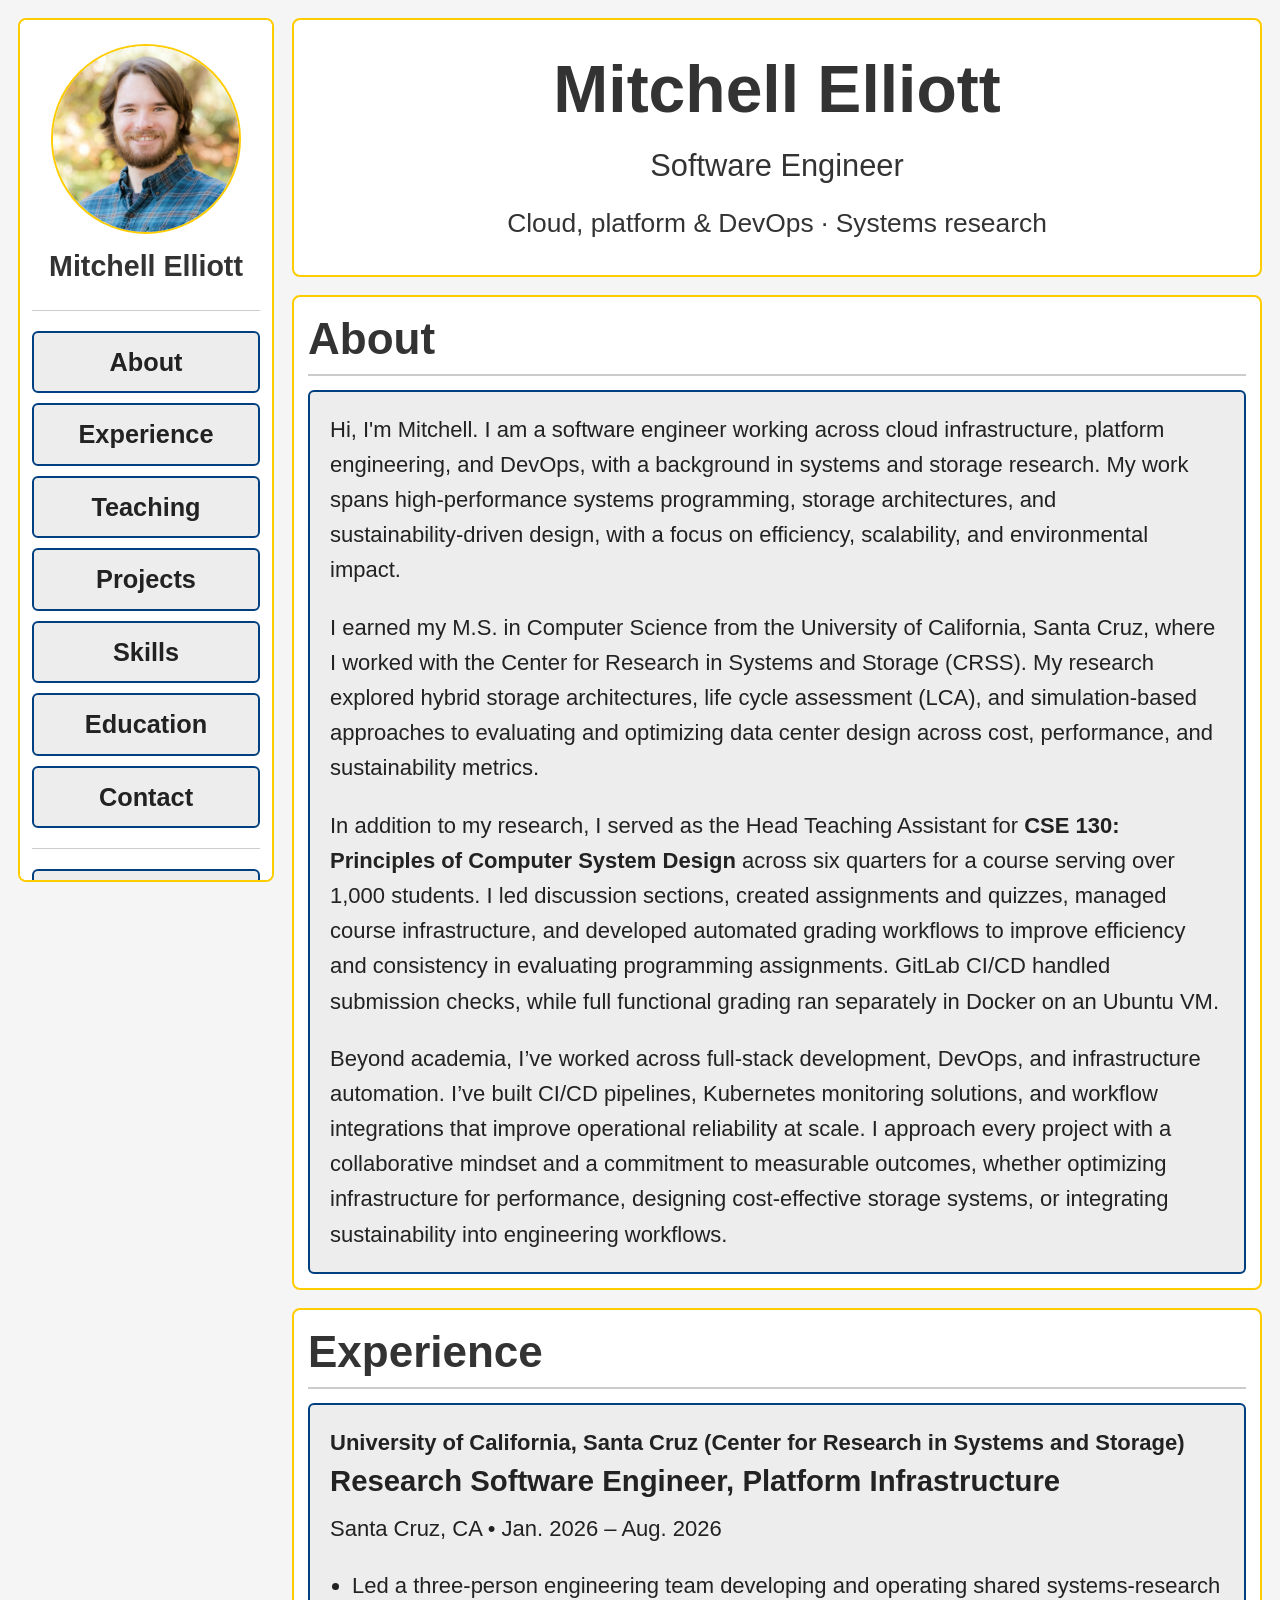
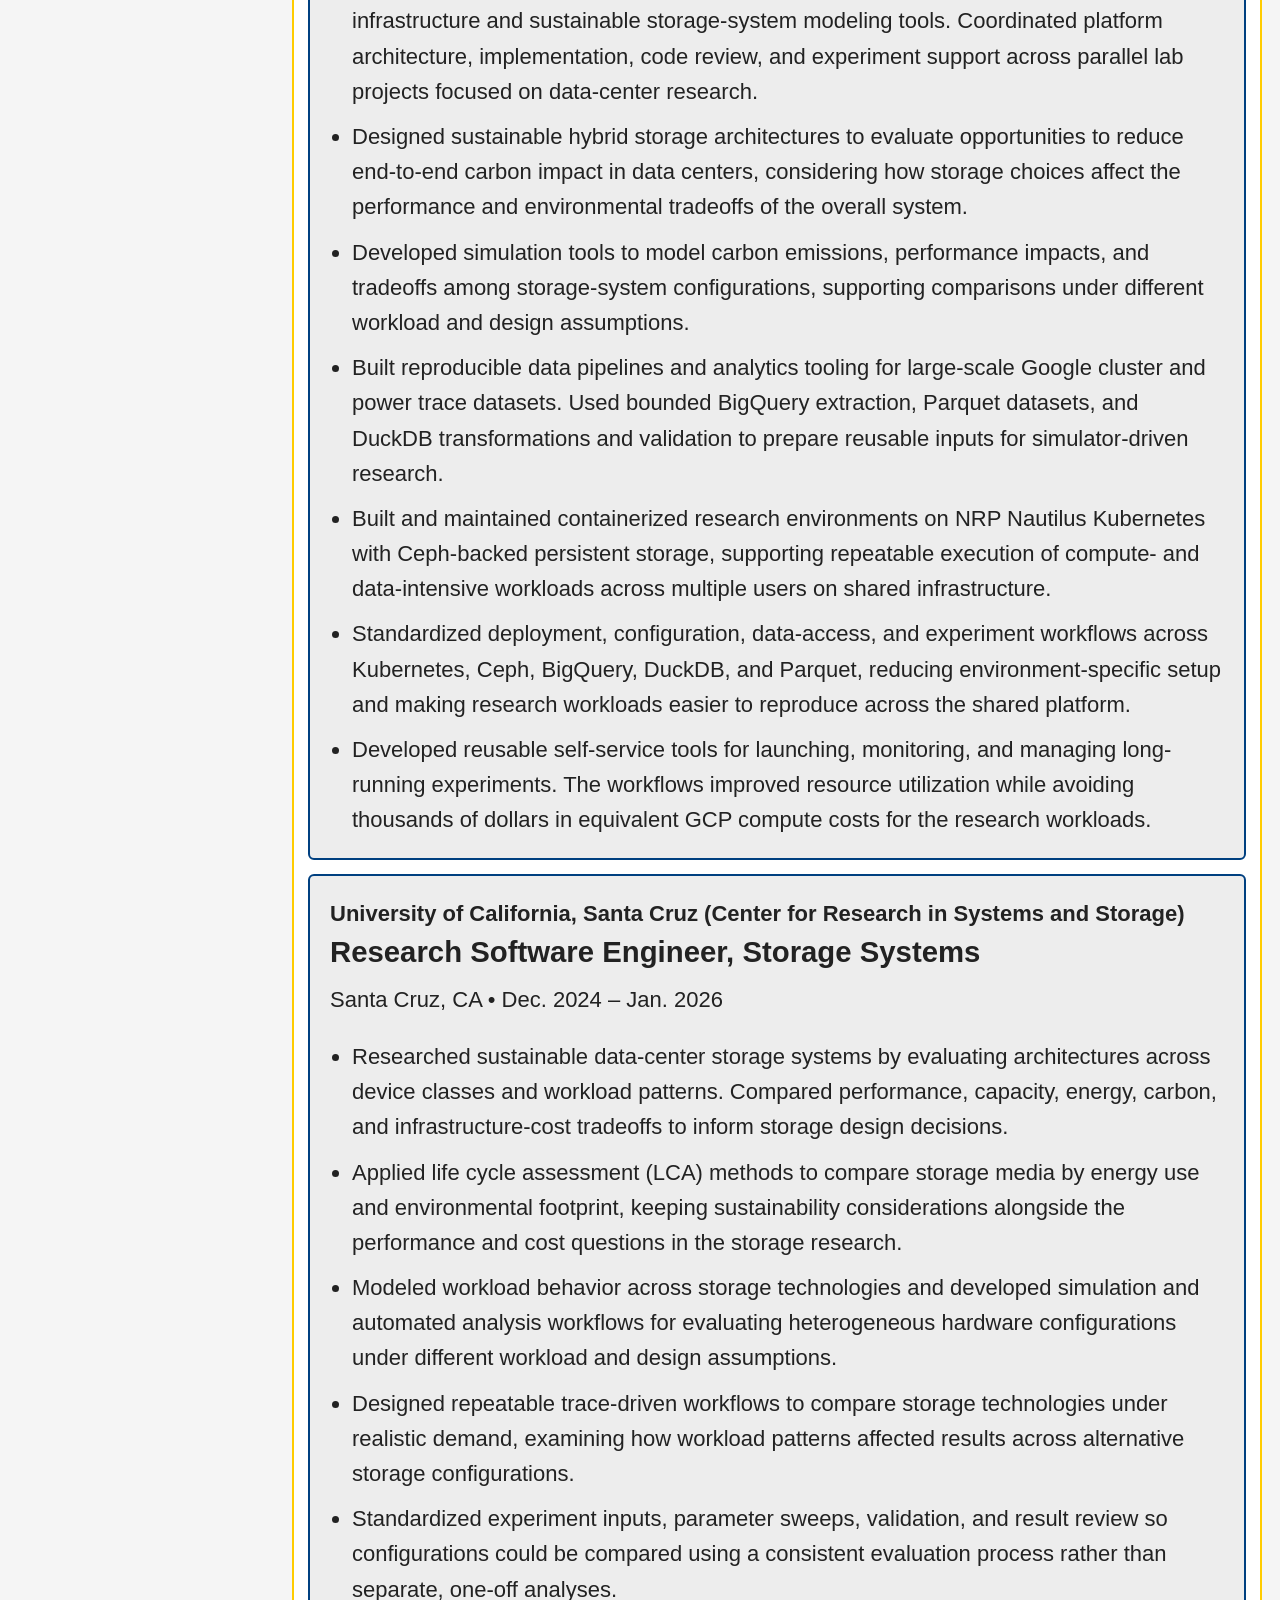
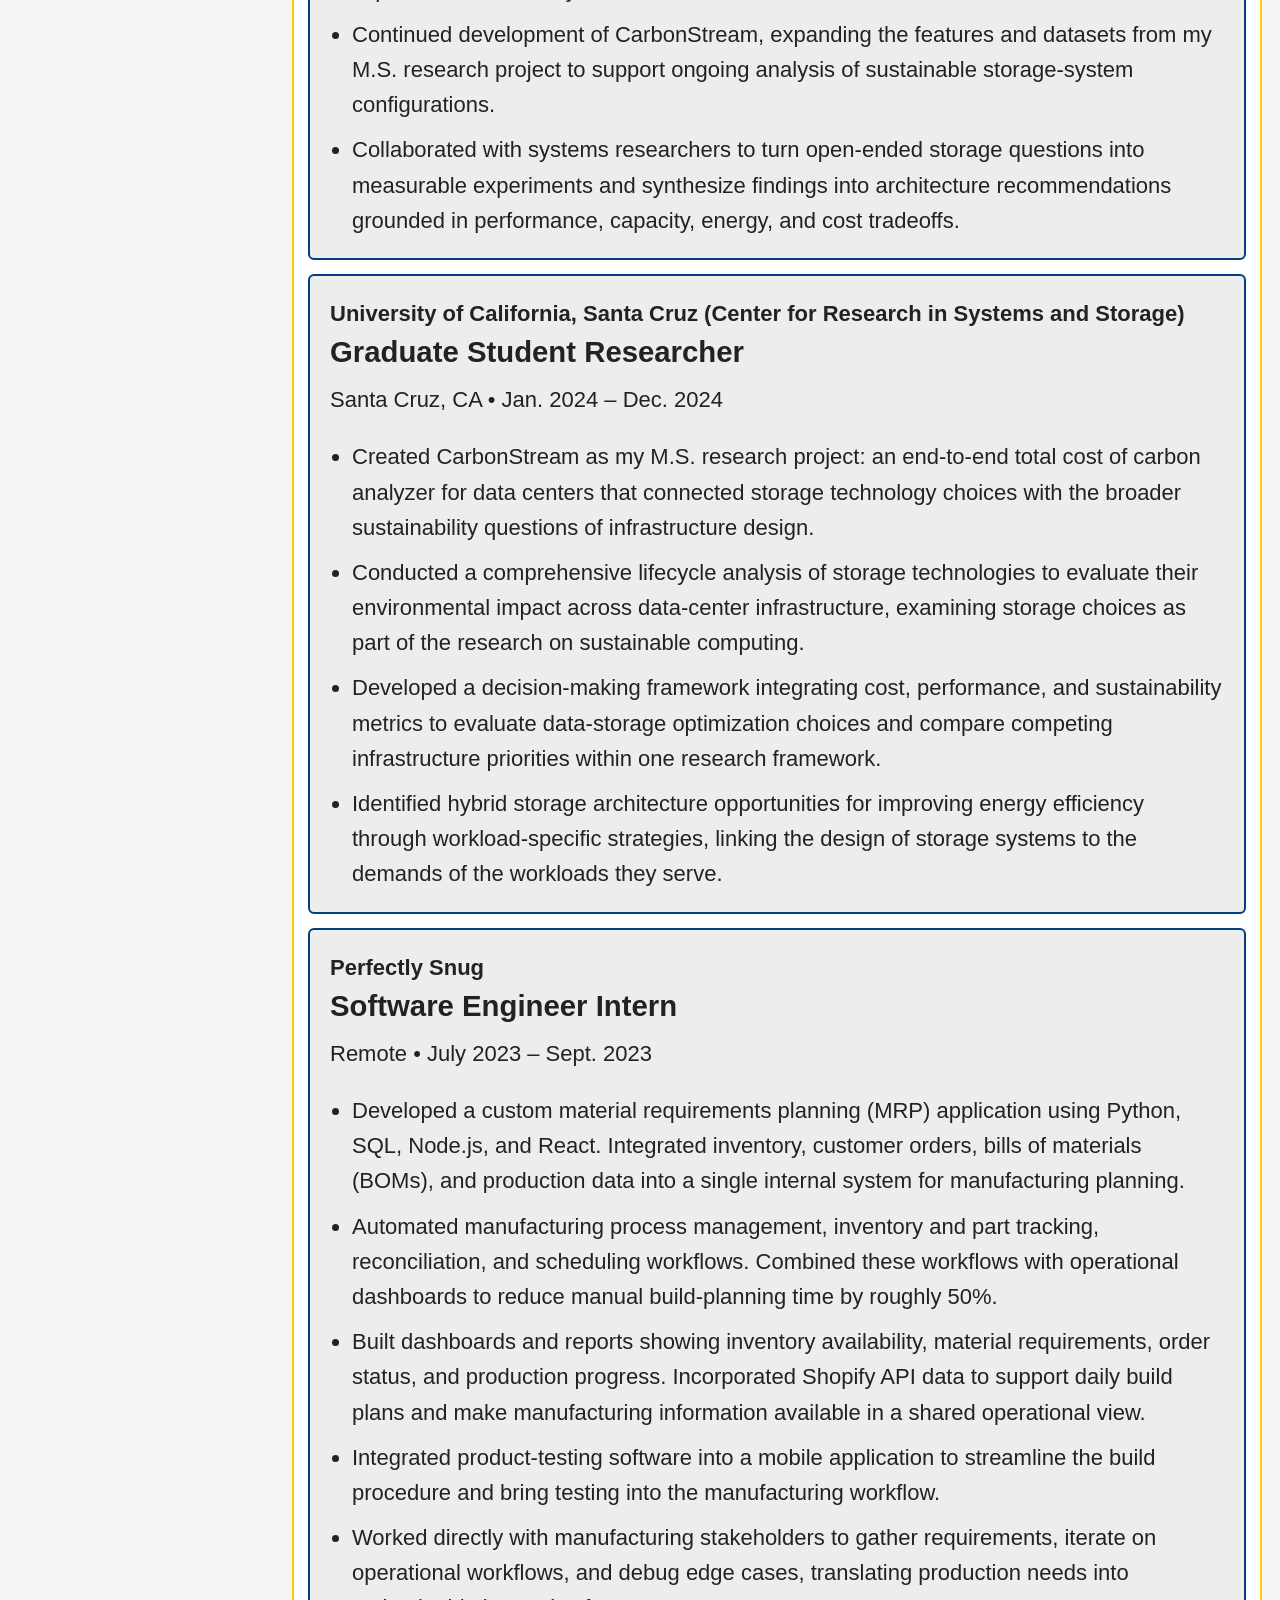
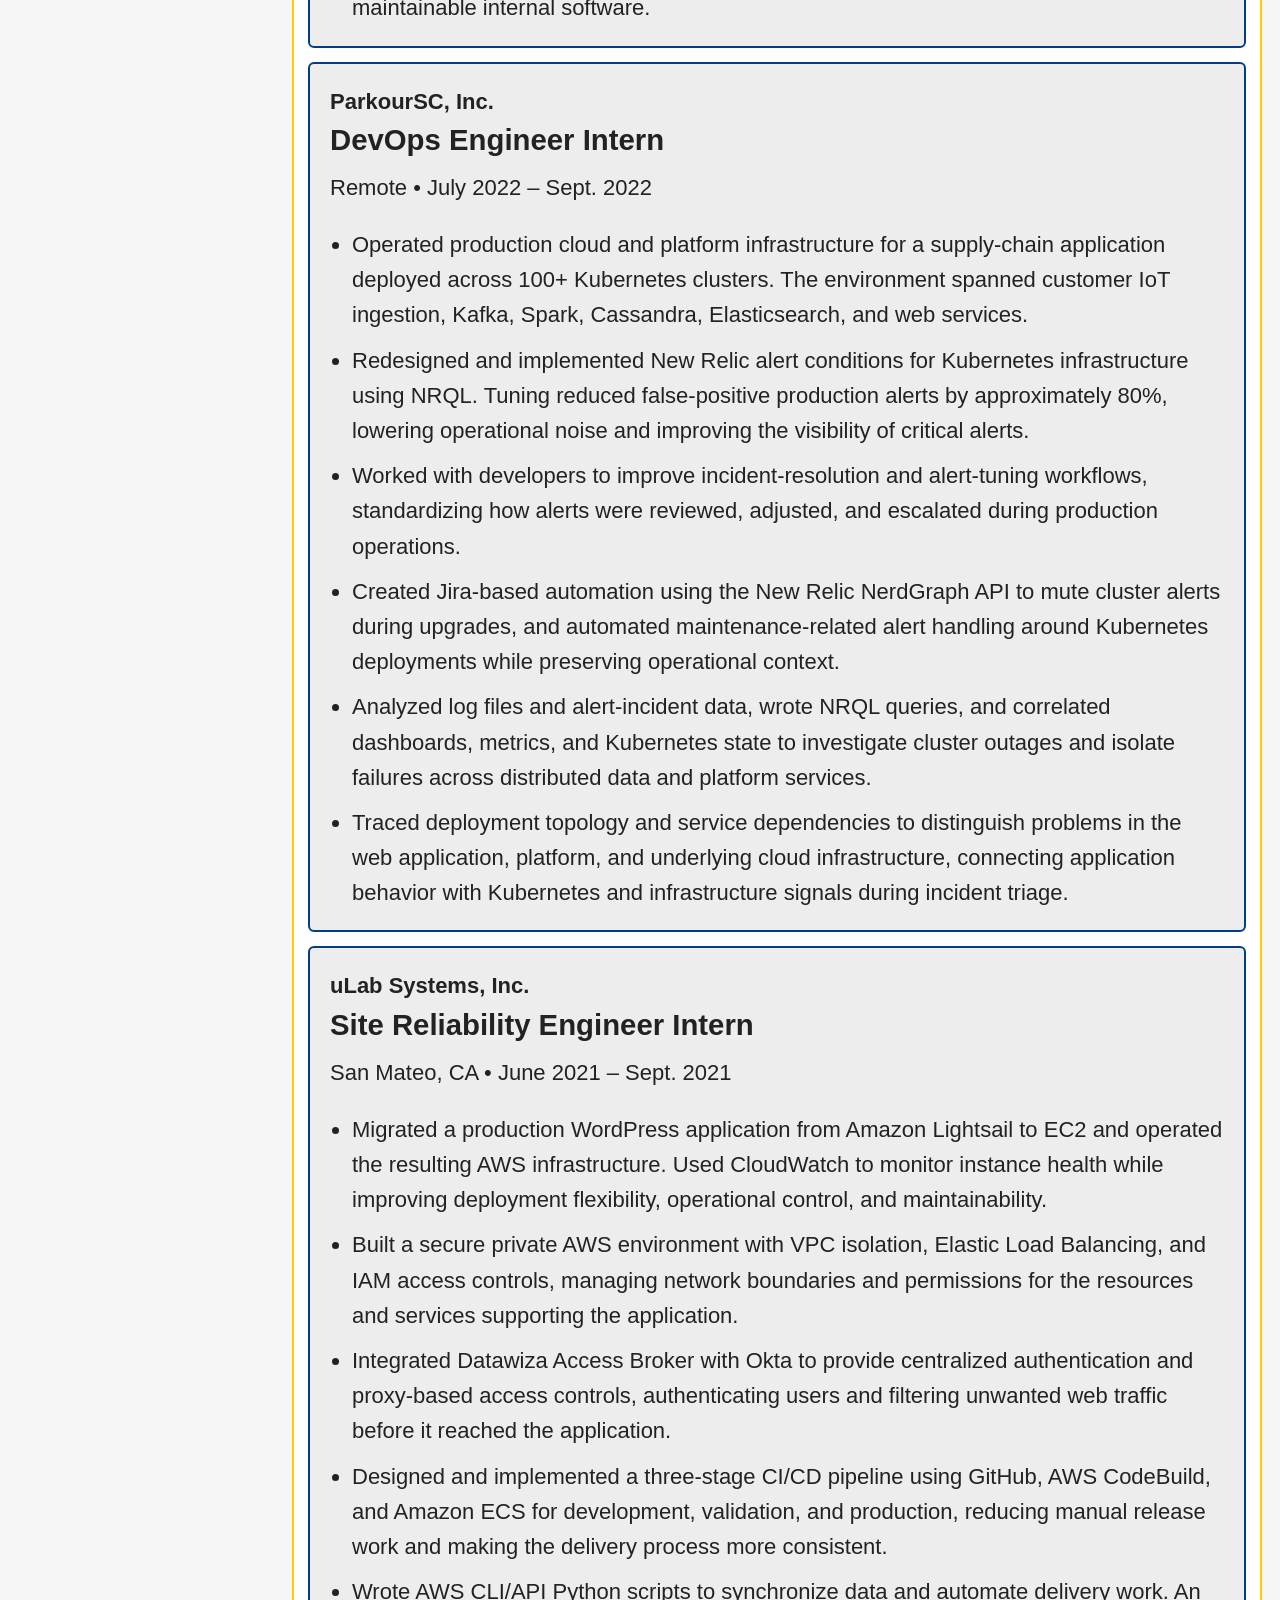
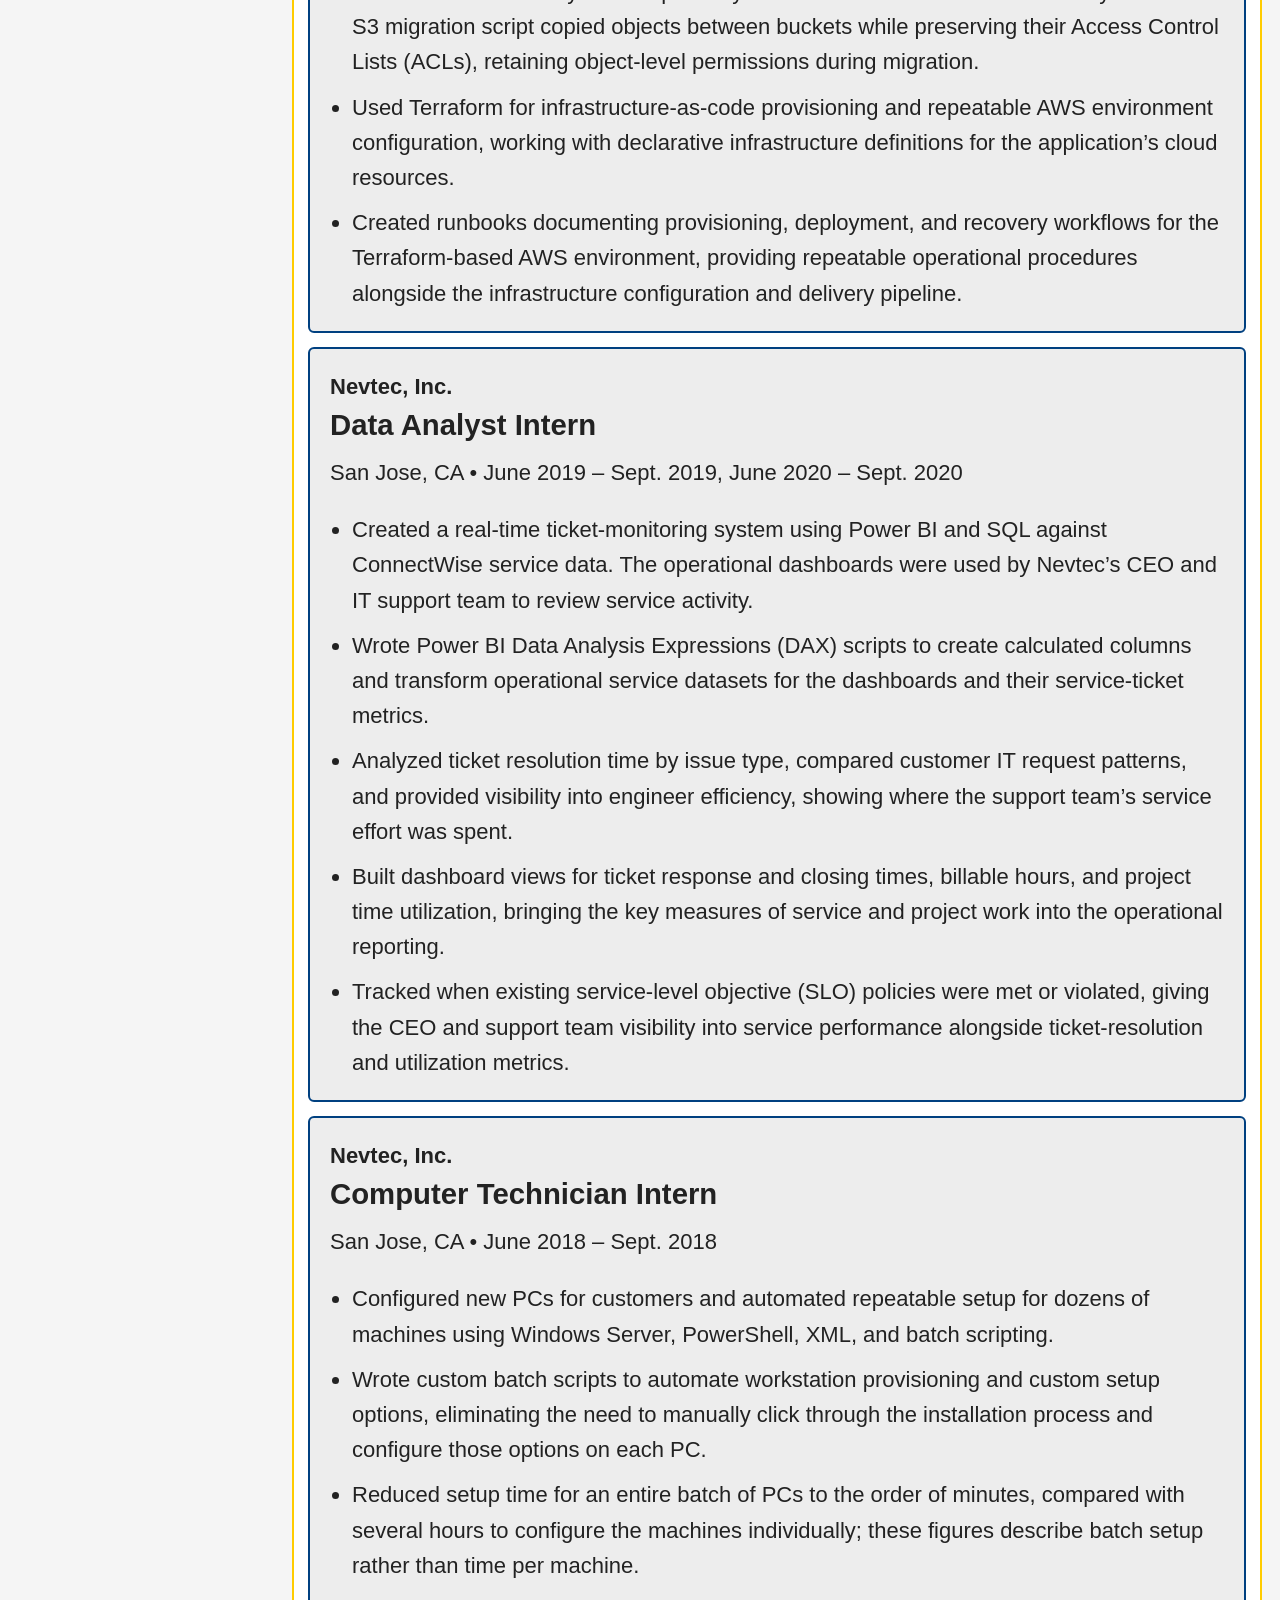
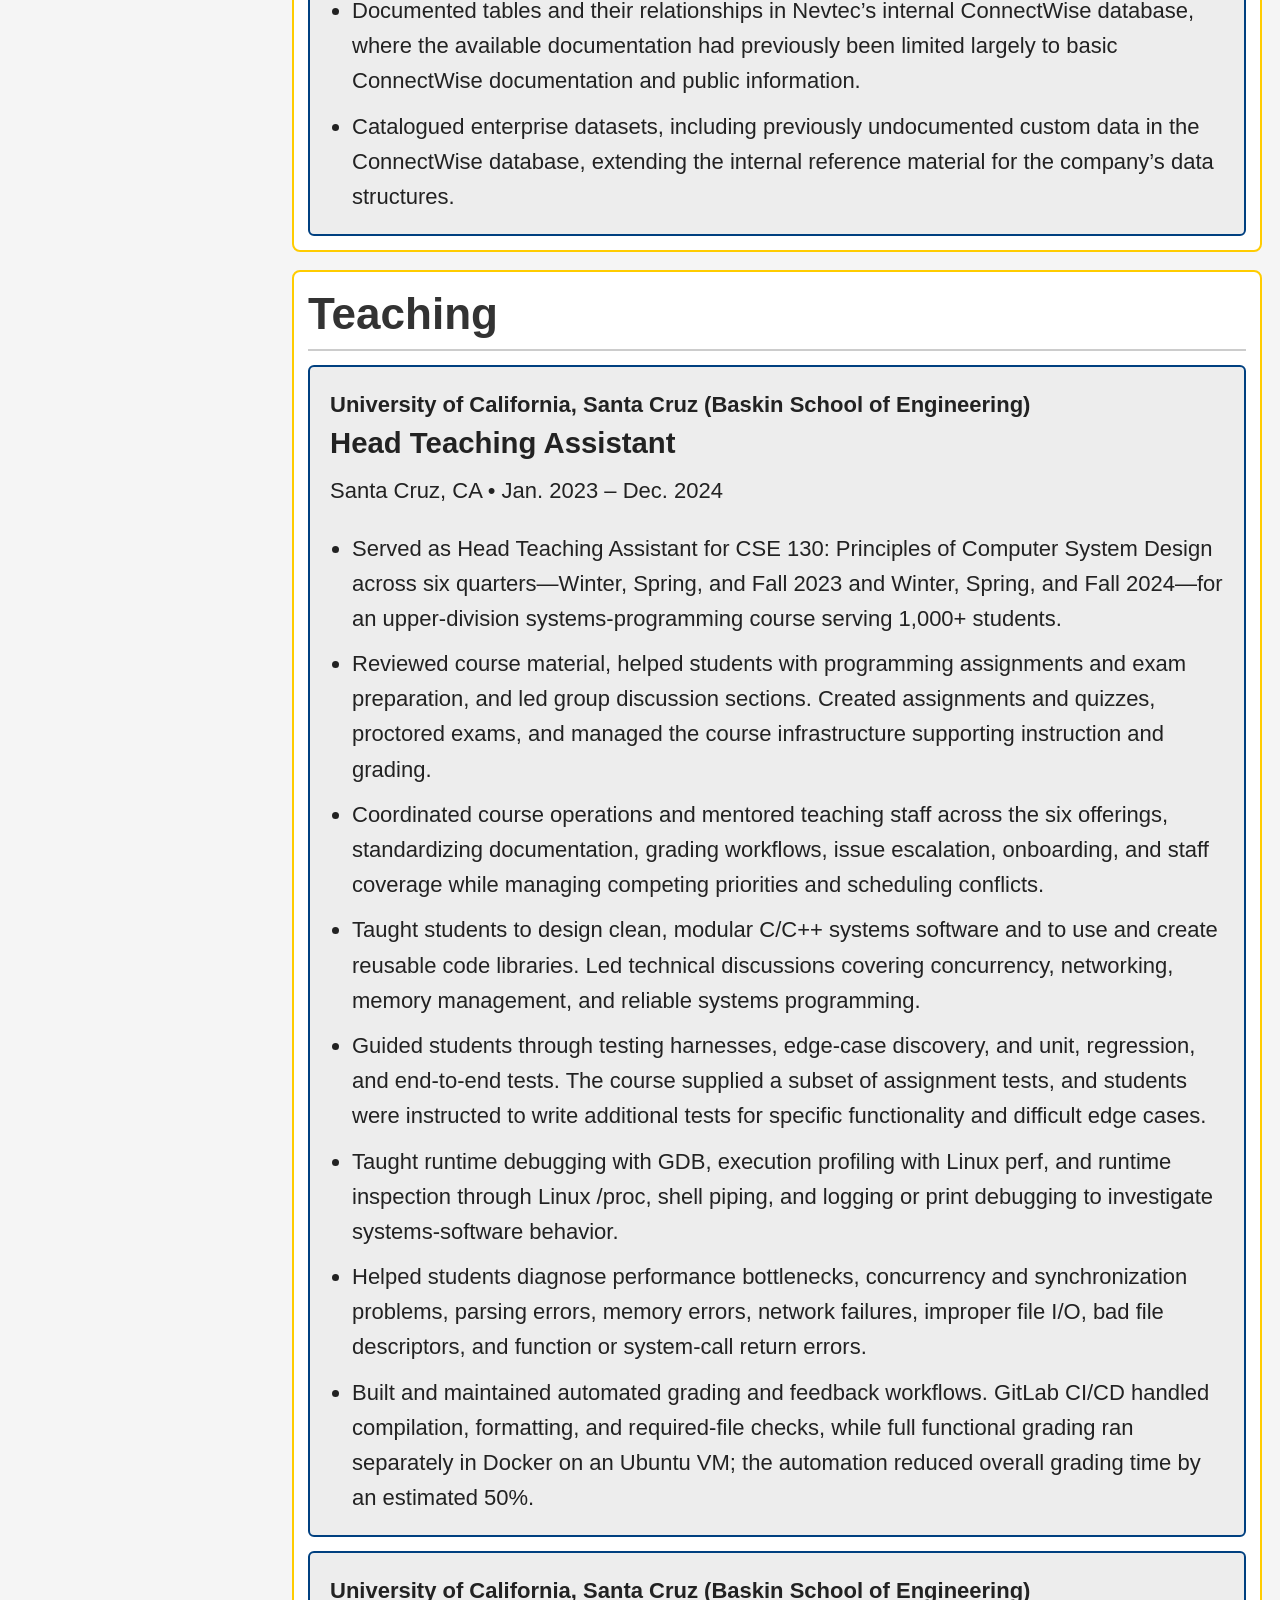
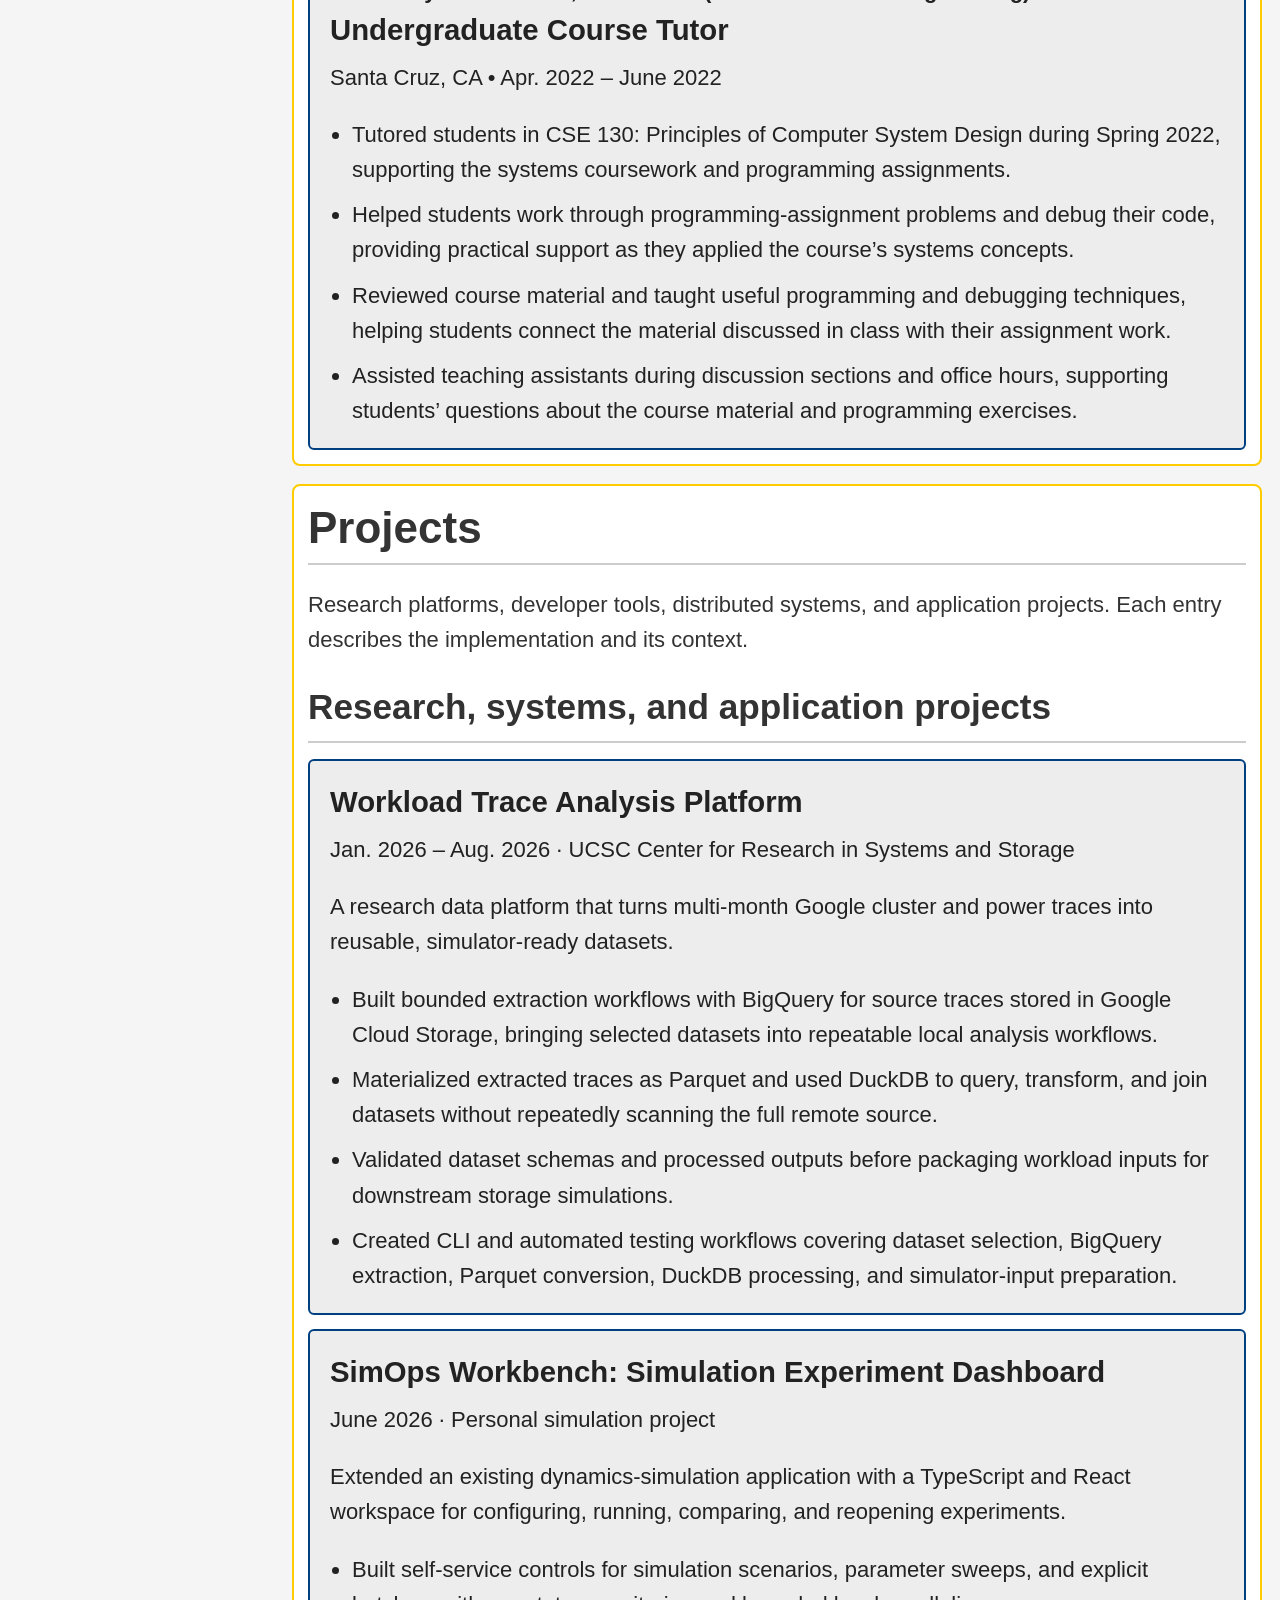
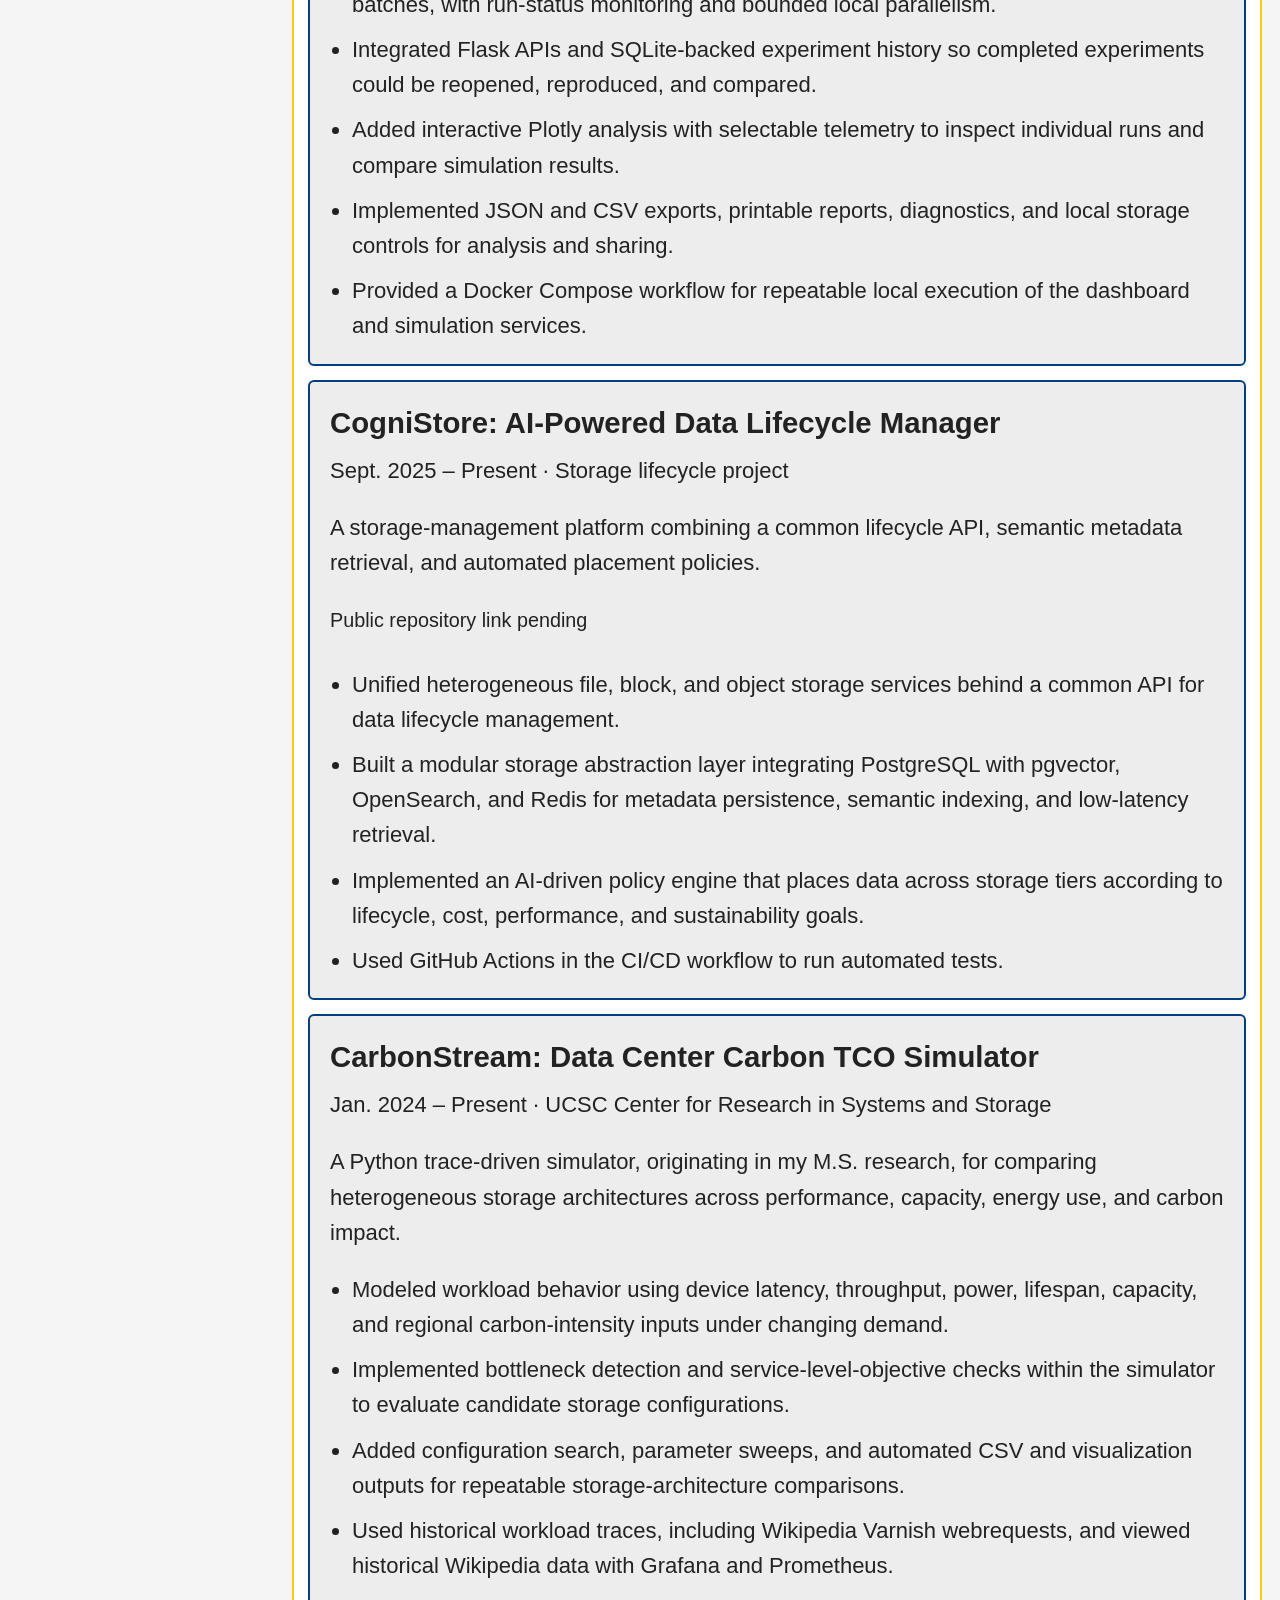
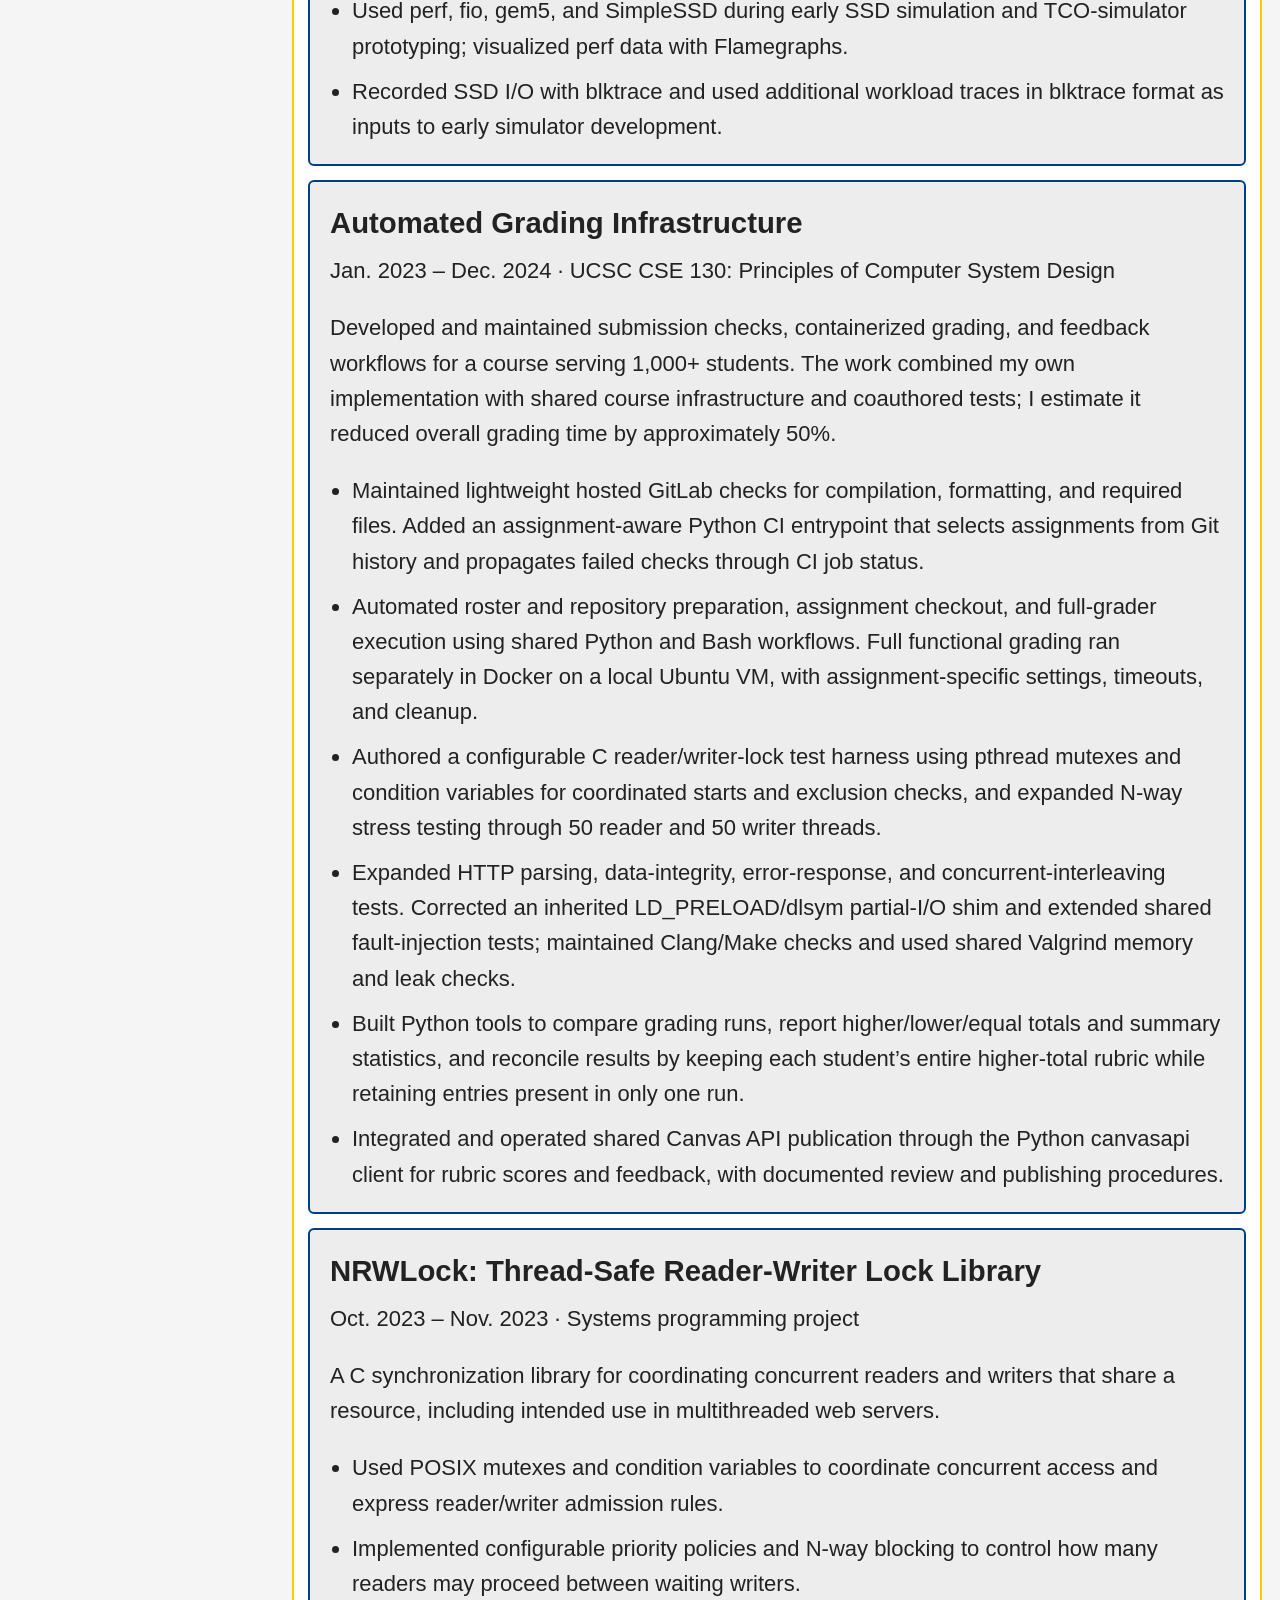
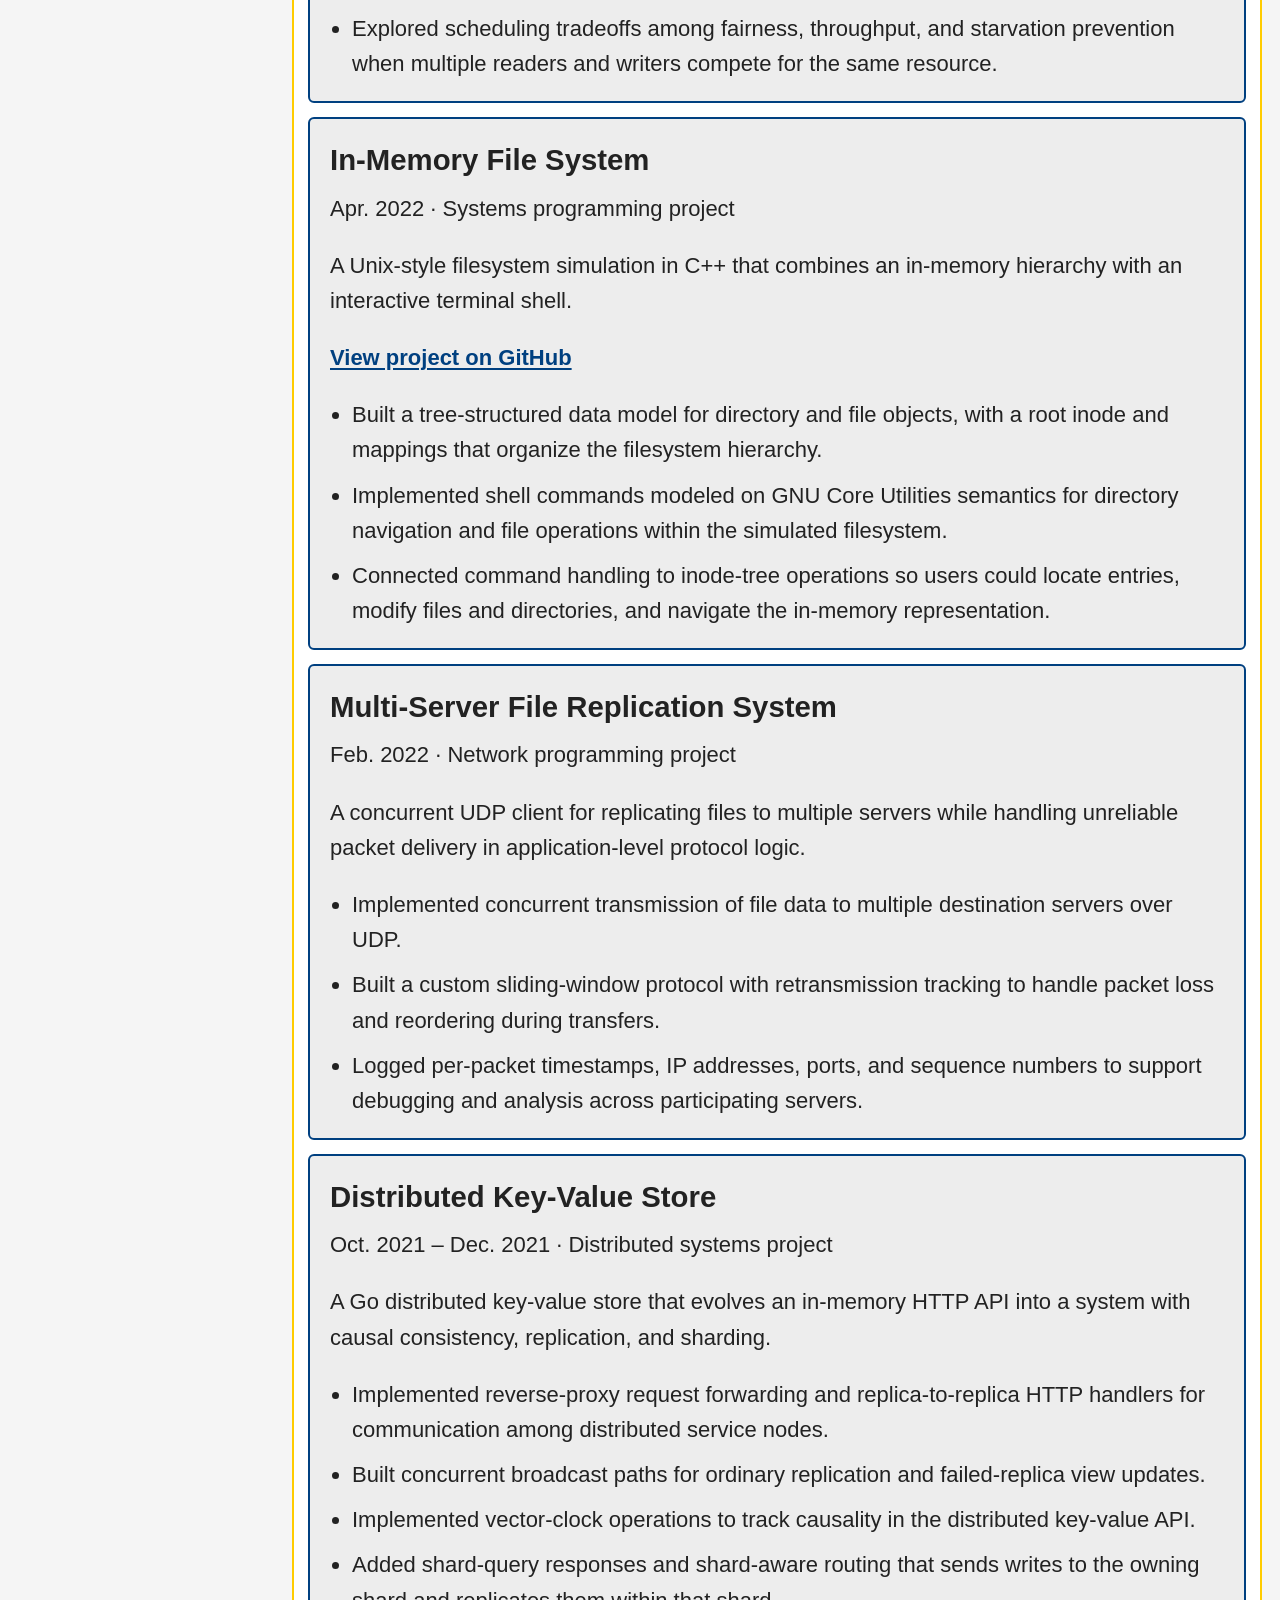
==== review/proposed-layout.html @ a56dee67 "Checkpoint local portfolio redesign proposal" ====
<!DOCTYPE html>
<html lang="en">
<head>
  <meta charset="UTF-8">
  <meta name="viewport" content="width=device-width, initial-scale=1">
  <meta name="robots" content="noindex, nofollow">
  <meta name="description" content="Mitchell Elliott's local portfolio proposal: cloud, platform, DevOps, and systems research.">
  <title>Mitchell Elliott — Revised portfolio proposal</title>
  <script>
    try {
      const saved = localStorage.getItem('portfolioReviewTheme') || localStorage.getItem('portfolioTheme');
      if (['light', 'dark', 'system'].includes(saved)) document.documentElement.dataset.theme = saved;
    } catch (_) { /* CSS follows the system preference when storage is unavailable. */ }
  </script>
  <style>
    :root {
      color-scheme: light;
      --sidebar-width: calc(11rem + 14px);
      --layout-gap: 18px;
      --sidebar-gutter: var(--layout-gap);
      --sidebar-space: calc(var(--sidebar-width) + var(--sidebar-gutter));
      --blue: #004080;
      --gold: #ffcc00;
      --box-border-width: 2px;
      --background: #f5f5f5;
      --section: #fff;
      --entry: #ededed;
      --control-background: var(--entry);
      --control-text: var(--entry-text);
      --control-hover: #dedede;
      --text: #333;
      --entry-text: #222;
      --link: var(--blue);
      --rule: #ccc;
      --chip: var(--gold);
      --chip-text: var(--blue);
      --chip-border: var(--blue);
    }
    @media (prefers-color-scheme: dark) {
      :root:not([data-theme="light"]) {
        color-scheme: dark;
        --background: #181818; --section: #181818; --entry: #232323;
        --control-text: #fff; --control-hover: #353535;
        --text: #eee; --entry-text: #f8f8f8; --link: var(--gold);
        --rule: #666; --chip: var(--blue); --chip-text: var(--gold);
      }
    }
    :root[data-theme="dark"] {
      color-scheme: dark;
      --background: #181818; --section: #181818; --entry: #232323;
      --control-text: #fff; --control-hover: #353535;
      --text: #eee; --entry-text: #f8f8f8; --link: var(--gold);
      --rule: #666; --chip: var(--blue); --chip-text: var(--gold);
    }
    * { box-sizing: border-box; }
    html { font-size: 137.5%; scroll-padding-top: var(--layout-gap); }
    body { margin: 0; font: 1rem/1.6 Arial, sans-serif; color: var(--text); background: var(--background); }
    a { color: var(--link); text-underline-offset: 3px; }
    a:hover { text-decoration-thickness: 2px; }
    :focus-visible { outline: 3px solid var(--link); outline-offset: 4px; }
    .skip-link { position: absolute; top: 8px; left: 8px; z-index: 20; padding: 10px; color: var(--blue); background: var(--gold); transform: translateY(-200%); }
    .skip-link:focus { transform: none; }
    .site-header { margin: var(--layout-gap) var(--layout-gap) 0 calc(var(--sidebar-space) + var(--layout-gap)); padding: 30px 24px; border: var(--box-border-width) solid var(--gold); border-radius: 8px; text-align: center; background: var(--section); color: var(--text); container-type: inline-size; }
    .mobile-portrait { display: none; }
    .header-copy { min-width: 0; container-type: inline-size; }
    .site-header h1 { margin: 0; font-size: min(3rem, 14cqi); line-height: 1.2; white-space: nowrap; }
    .site-header p { margin: 12px 0 0; font-size: 1.4rem; }
    .site-header .focus { font-size: 1.2rem; }
    .sidebar { position: fixed; inset: var(--sidebar-gutter) auto var(--sidebar-gutter) var(--sidebar-gutter); z-index: 10; width: var(--sidebar-width); border: var(--box-border-width) solid var(--gold); border-radius: 8px; overflow-y: auto; overscroll-behavior: contain; padding: 24px 12px; background: var(--section); color: var(--text); scrollbar-width: thin; font-size: 1.15rem; }
    .identity { text-align: center; margin-bottom: 20px; padding-bottom: 20px; border-bottom: 1px solid var(--rule); }
    .identity img { display: block; width: 190px; max-width: 100%; height: auto; aspect-ratio: 1; margin: 0 auto 10px; object-fit: cover; border-radius: 50%; border: var(--box-border-width) solid var(--gold); }
    .identity span { font-size: 1.3rem; font-weight: bold; white-space: nowrap; }
    .sidebar ul { list-style: none; margin: 0; padding: 0; }
    .sidebar nav ul { display: flex; flex-direction: column; gap: 10px; }
    .sidebar nav a, .downloads a { display: block; padding: 9px; border: var(--box-border-width) solid var(--blue); border-radius: 6px; background: var(--control-background); text-align: center; font-weight: bold; }
    .section-menu > summary { display: flex; align-items: center; justify-content: space-between; gap: 12px; padding: 8px 12px; border: var(--box-border-width) solid var(--blue); border-radius: 6px; background: var(--control-background); color: var(--control-text); font-weight: bold; list-style: none; cursor: pointer; }
    .section-menu > summary::-webkit-details-marker { display: none; }
    .section-menu > summary::after { content: ''; width: 9px; height: 9px; border-right: 2px solid currentColor; border-bottom: 2px solid currentColor; transform: rotate(45deg); margin: -5px 3px 0; }
    .section-menu[open] > summary::after { transform: rotate(225deg); margin-top: 5px; }
    .section-menu[data-enhanced] > summary { display: none; }
    .sidebar a { color: var(--control-text); text-decoration: none; }
    .sidebar a:hover { text-decoration: none; }
    .sidebar nav a:is(:hover, :focus-visible), .downloads a:is(:hover, :focus-visible), .section-menu > summary:is(:hover, :focus-visible), .theme-control select:is(:hover, :focus-visible) { background: var(--control-hover); }
    .downloads { display: flex; flex-direction: column; gap: 12px; margin-top: 20px; padding-top: 20px; border-top: 1px solid var(--rule); }
    .downloads a { display: flex; align-items: center; justify-content: center; gap: .35em; }
    .download-icon { width: 1em; height: 1em; flex-shrink: 0; fill: none; stroke: currentColor; stroke-width: 2; stroke-linecap: round; stroke-linejoin: round; }
    .theme-control { margin: 20px 0 0; padding-top: 20px; border-top: 1px solid var(--rule); }
    .theme-control[hidden] { display: none; }
    .theme-control label { display: block; margin-bottom: 5px; font-size: 1rem; }
    .theme-control select { width: 100%; min-height: 38px; padding: 5px 8px; border: var(--box-border-width) solid var(--blue); border-radius: 4px; background: var(--control-background); color: var(--control-text); font: inherit; }
    .container { margin-left: var(--sidebar-space); padding: var(--layout-gap); min-width: 0; }
    section { margin-bottom: var(--layout-gap); padding: 14px; border: var(--box-border-width) solid var(--gold); border-radius: 8px; background: var(--section); }
    section:last-child { margin-bottom: 0; }
    section h2 { margin: 0 0 14px; padding-bottom: 8px; border-bottom: 2px solid var(--rule); font-size: 2rem; line-height: 1.25; }
    section h3 { margin: 0 0 10px; font-size: 1.333333rem; line-height: 1.4; }
    .project-group-heading { margin: 24px 0 16px; padding-bottom: 10px; border-bottom: 2px solid var(--rule); font-size: 1.6rem; }
    .section-item h4 { margin: 0 0 10px; font-size: 1.333333rem; line-height: 1.4; }
    .section-list, .education-list { display: flex; flex-direction: column; gap: 14px; }
    .section-item, .education-item { padding: 20px; border: var(--box-border-width) solid var(--blue); border-radius: 6px; color: var(--entry-text); background: var(--entry); overflow-wrap: anywhere; }
    .section-item p { margin: 0 0 1em; }
    .section-item p:last-child { margin-bottom: 0; }
    .section-item ul, .education-item ul { margin: 10px 0 0; padding-left: 22px; }
    .section-item li, .education-item li { margin-bottom: 10px; }
    .section-item li:last-child, .education-item li:last-child { margin-bottom: 0; }
    .section-item a { font-weight: bold; }
    .skills-inline { display: flex; flex-wrap: wrap; gap: 8px 10px; margin-top: 10px; }
    .skills-inline span { max-width: 100%; padding: 8px 14px; border: var(--box-border-width) solid var(--chip-border); border-radius: 6px; background: var(--chip); color: var(--chip-text); font-weight: 500; }
    .project-link-note { display: inline-block; font-size: .9rem; }
    .footer { margin: 14px 0 0; color: var(--text); text-align: center; }
    .footer p { margin: 0; }
    @media (max-width: 50em) {
      html { scroll-padding-top: 0; }
      .site-header, .container { margin-left: 0; }
      .site-header { display: grid; grid-template-columns: 96px minmax(0, 1fr); align-items: center; gap: 12px 16px; margin: 12px 16px 0; padding: 16px; text-align: left; }
      .mobile-portrait { display: block; width: 96px; height: 96px; object-fit: cover; border: var(--box-border-width) solid var(--gold); border-radius: 50%; }
      .site-header h1 { font-size: min(2rem, 14cqi); }
      .site-header p { margin-top: 6px; font-size: 1.05rem; line-height: 1.4; }
      .site-header .focus { grid-column: 1 / -1; margin: 0; font-size: .9rem; line-height: 1.5; }
      .sidebar { position: static; width: auto; margin: 12px 16px 0; padding: 8px; overflow: visible; font-size: 1rem; }
      .sidebar .identity { display: none; }
      .section-menu > summary, .section-menu[data-enhanced] > summary { display: flex; min-height: 48px; }
      .sidebar nav ul { display: grid; grid-template-columns: repeat(2, minmax(0, 1fr)); gap: 10px; padding-top: 12px; }
      .sidebar nav li { min-width: 0; }
      .sidebar nav li:last-child { grid-column: 1 / -1; }
      .sidebar nav a { display: flex; align-items: center; justify-content: center; min-height: 48px; padding: 8px 4px; font-size: .9rem; }
      .sidebar-tools { display: flex; flex-wrap: wrap; align-items: center; gap: 12px; margin-top: 12px; padding-top: 12px; border-top: 1px solid var(--rule); }
      .downloads { flex-direction: row; flex-wrap: wrap; margin: 0; padding: 0; border: 0; gap: 8px; }
      .downloads a { min-height: 44px; padding: 6px 10px; font-size: .95rem; }
      .theme-control { display: flex; align-items: center; gap: 8px; margin: 0; padding: 0 0 0 12px; border: 0; border-left: 1px solid var(--rule); }
      .theme-control label { margin: 0; font-size: .85rem; }
      .theme-control select { width: auto; min-height: 44px; font-size: .9rem; }
      .container { padding: 16px; }
      section { padding: 10px; }
      section h2 { font-size: 1.8rem; }
      .section-item, .education-item { padding: 14px; }
      .skills-inline span { padding: 6px 10px; }
    }
    @media (max-width: 30em) {
      .site-header { grid-template-columns: minmax(0, 1fr); gap: 8px; padding: 12px; text-align: center; }
      .site-header h1 { font-size: min(1.65rem, 14cqi); }
      .site-header p { font-size: 1rem; }
      .site-header .focus { font-size: .85rem; line-height: 1.4; }
      .mobile-portrait { justify-self: center; width: 80px; height: 80px; }
      .theme-control { width: 100%; padding: 10px 0 0; border-left: 0; border-top: 1px solid var(--rule); }
    }
    @media print {
      :root { --box-border-width: 1px; }
      .sidebar, .skip-link { display: none; }
      .mobile-portrait { display: none; }
      .site-header, .container { margin-left: 0; }
      .site-header { margin: 0 0 18px; background: #fff; color: #222; }
      .container { padding: 0; }
    }
  </style>
</head>
<body>
  <a class="skip-link" href="#main">Skip to content</a>
  <header class="site-header">
    <img class="mobile-portrait" src="../assets/images/picture.jpeg" alt="Mitchell Elliott" width="96" height="96">
    <div class="header-copy">
      <h1>Mitchell Elliott</h1>
      <p>Software Engineer</p>
    </div>
    <p class="focus">Cloud, platform &amp; DevOps · Systems research</p>
  </header>
  <aside class="sidebar" aria-label="Portfolio navigation and downloads">
    <div class="identity">
      <img src="../assets/images/picture.jpeg" alt="Mitchell Elliott" width="190" height="190">
      <span>Mitchell Elliott</span>
    </div>
    <details class="section-menu" open>
      <summary>Sections</summary>
      <nav aria-label="Sections">
      <ul>
        <li><a href="#about">About</a></li>
        <li><a href="#experience">Experience</a></li>
        <li><a href="#teaching">Teaching</a></li>
        <li><a href="#projects">Projects</a></li>
        <li><a href="#skills">Skills</a></li>
        <li><a href="#education">Education</a></li>
        <li><a href="#contact">Contact</a></li>
      </ul>
      </nav>
    </details>
    <div class="sidebar-tools">
      <div class="downloads">
        <a href="../Mitchell_Elliott_Resume.pdf" target="_blank" rel="noopener"><svg class="download-icon" viewBox="0 0 24 24" width="24" height="24" aria-hidden="true" focusable="false"><path d="M12 3v12m-5-5 5 5 5-5M5 16v5h14v-5"/></svg><span>Resume</span></a>
        <a href="../Mitchell_Elliott_CV.pdf" target="_blank" rel="noopener"><svg class="download-icon" viewBox="0 0 24 24" width="24" height="24" aria-hidden="true" focusable="false"><path d="M12 3v12m-5-5 5 5 5-5M5 16v5h14v-5"/></svg><span>CV</span></a>
      </div>
      <div class="theme-control" hidden>
        <label for="theme">Theme</label>
        <select id="theme">
          <option value="system">System</option>
          <option value="light">Light</option>
          <option value="dark">Dark</option>
        </select>
      </div>
    </div>
  </aside>
    <main id="main" class="container" tabindex="-1">
        <section id="about">
            <h2>About</h2>
            <div class="section-item">
                <p>
                    Hi, I'm Mitchell. I am a software engineer working across cloud infrastructure, platform engineering, and DevOps,
                    with a background in systems and storage research. My work spans high‑performance systems programming,
                    storage architectures, and sustainability‑driven design, with a focus on efficiency, scalability, and environmental impact.
                </p>
                <p>
                    I earned my M.S. in Computer Science from the University of California, Santa Cruz, where I worked with the Center for
                    Research in Systems and Storage (CRSS). My research explored hybrid storage architectures, life cycle assessment (LCA),
                    and simulation‑based approaches to evaluating and optimizing data center design across cost, performance, and
                    sustainability metrics.
                </p>
                <p>
                    In addition to my research, I served as the Head Teaching Assistant for <strong>CSE 130: Principles of Computer System Design</strong> across six quarters for a course serving over 1,000 students.
                    I led discussion sections, created assignments and quizzes, managed course infrastructure, and developed automated
                    grading workflows to improve efficiency and consistency in evaluating programming assignments. GitLab CI/CD handled
                    submission checks, while full functional grading ran separately in Docker on an Ubuntu VM.
                </p>
                <p>
                    Beyond academia, I’ve worked across full‑stack development, DevOps, and infrastructure automation. I’ve built CI/CD
                    pipelines, Kubernetes monitoring solutions, and workflow integrations that improve operational reliability at scale.
                    I approach every project with a collaborative mindset and a commitment to measurable outcomes, whether optimizing
                    infrastructure for performance, designing cost‑effective storage systems, or integrating sustainability into
                    engineering workflows.
                </p>
            </div>
        </section>

        <section id="experience">
            <h2>Experience</h2>
            <div class="section-list">
                <div class="section-item" data-role-id="role:ucsc-research-software-engineer">
                    <strong>University of California, Santa Cruz (Center for Research in Systems and Storage)</strong><br>
                    <h3 class="role-title">Research Software Engineer, Platform Infrastructure</h3>
                    <p class="item-meta">Santa Cruz, CA • Jan. 2026 – Aug. 2026</p>
                    <ul>
                        <li>Led a three-person engineering team developing and operating shared systems-research infrastructure and sustainable storage-system modeling tools. Coordinated platform architecture, implementation, code review, and experiment support across parallel lab projects focused on data-center research.</li>
                        <li>Designed sustainable hybrid storage architectures to evaluate opportunities to reduce end-to-end carbon impact in data centers, considering how storage choices affect the performance and environmental tradeoffs of the overall system.</li>
                        <li>Developed simulation tools to model carbon emissions, performance impacts, and tradeoffs among storage-system configurations, supporting comparisons under different workload and design assumptions.</li>
                        <li>Built reproducible data pipelines and analytics tooling for large-scale Google cluster and power trace datasets. Used bounded BigQuery extraction, Parquet datasets, and DuckDB transformations and validation to prepare reusable inputs for simulator-driven research.</li>
                        <li>Built and maintained containerized research environments on NRP Nautilus Kubernetes with Ceph-backed persistent storage, supporting repeatable execution of compute- and data-intensive workloads across multiple users on shared infrastructure.</li>
                        <li>Standardized deployment, configuration, data-access, and experiment workflows across Kubernetes, Ceph, BigQuery, DuckDB, and Parquet, reducing environment-specific setup and making research workloads easier to reproduce across the shared platform.</li>
                        <li>Developed reusable self-service tools for launching, monitoring, and managing long-running experiments. The workflows improved resource utilization while avoiding thousands of dollars in equivalent GCP compute costs for the research workloads.</li>
                    </ul>
                </div>
                <div class="section-item" data-role-id="role:ucsc-postgraduate-researcher">
                    <strong>University of California, Santa Cruz (Center for Research in Systems and Storage)</strong><br>
                    <h3 class="role-title">Research Software Engineer, Storage Systems</h3>
                    <p class="item-meta">Santa Cruz, CA • Dec. 2024 – Jan. 2026</p>
                    <ul>
                        <li>Researched sustainable data-center storage systems by evaluating architectures across device classes and workload patterns. Compared performance, capacity, energy, carbon, and infrastructure-cost tradeoffs to inform storage design decisions.</li>
                        <li>Applied life cycle assessment (LCA) methods to compare storage media by energy use and environmental footprint, keeping sustainability considerations alongside the performance and cost questions in the storage research.</li>
                        <li>Modeled workload behavior across storage technologies and developed simulation and automated analysis workflows for evaluating heterogeneous hardware configurations under different workload and design assumptions.</li>
                        <li>Designed repeatable trace-driven workflows to compare storage technologies under realistic demand, examining how workload patterns affected results across alternative storage configurations.</li>
                        <li>Standardized experiment inputs, parameter sweeps, validation, and result review so configurations could be compared using a consistent evaluation process rather than separate, one-off analyses.</li>
                        <li>Continued development of CarbonStream, expanding the features and datasets from my M.S. research project to support ongoing analysis of sustainable storage-system configurations.</li>
                        <li>Collaborated with systems researchers to turn open-ended storage questions into measurable experiments and synthesize findings into architecture recommendations grounded in performance, capacity, energy, and cost tradeoffs.</li>
                    </ul>
                </div>
                <div class="section-item" data-role-id="role:ucsc-graduate-student-researcher">
                    <strong>University of California, Santa Cruz (Center for Research in Systems and Storage)</strong><br>
                    <h3 class="role-title">Graduate Student Researcher</h3>
                    <p class="item-meta">Santa Cruz, CA • Jan. 2024 – Dec. 2024</p>
                    <ul>
                        <li>Created CarbonStream as my M.S. research project: an end-to-end total cost of carbon analyzer for data centers that connected storage technology choices with the broader sustainability questions of infrastructure design.</li>
                        <li>Conducted a comprehensive lifecycle analysis of storage technologies to evaluate their environmental impact across data-center infrastructure, examining storage choices as part of the research on sustainable computing.</li>
                        <li>Developed a decision-making framework integrating cost, performance, and sustainability metrics to evaluate data-storage optimization choices and compare competing infrastructure priorities within one research framework.</li>
                        <li>Identified hybrid storage architecture opportunities for improving energy efficiency through workload-specific strategies, linking the design of storage systems to the demands of the workloads they serve.</li>
                    </ul>
                </div>
                <div class="section-item" data-role-id="role:perfectly-snug-software-engineer-intern">
                    <strong>Perfectly Snug</strong><br>
                    <h3 class="role-title">Software Engineer Intern</h3>
                    <p class="item-meta">Remote • July 2023 – Sept. 2023</p>
                    <ul>
                        <li>Developed a custom material requirements planning (MRP) application using Python, SQL, Node.js, and React. Integrated inventory, customer orders, bills of materials (BOMs), and production data into a single internal system for manufacturing planning.</li>
                        <li>Automated manufacturing process management, inventory and part tracking, reconciliation, and scheduling workflows. Combined these workflows with operational dashboards to reduce manual build-planning time by roughly 50%.</li>
                        <li>Built dashboards and reports showing inventory availability, material requirements, order status, and production progress. Incorporated Shopify API data to support daily build plans and make manufacturing information available in a shared operational view.</li>
                        <li>Integrated product-testing software into a mobile application to streamline the build procedure and bring testing into the manufacturing workflow.</li>
                        <li>Worked directly with manufacturing stakeholders to gather requirements, iterate on operational workflows, and debug edge cases, translating production needs into maintainable internal software.</li>
                    </ul>
                </div>
                <div class="section-item" data-role-id="role:parkoursc-devops-engineer-intern">
                    <strong>ParkourSC, Inc.</strong><br>
                    <h3 class="role-title">DevOps Engineer Intern</h3>
                    <p class="item-meta">Remote • July 2022 – Sept. 2022</p>
                    <ul>
                        <li>Operated production cloud and platform infrastructure for a supply-chain application deployed across 100+ Kubernetes clusters. The environment spanned customer IoT ingestion, Kafka, Spark, Cassandra, Elasticsearch, and web services.</li>
                        <li>Redesigned and implemented New Relic alert conditions for Kubernetes infrastructure using NRQL. Tuning reduced false-positive production alerts by approximately 80%, lowering operational noise and improving the visibility of critical alerts.</li>
                        <li>Worked with developers to improve incident-resolution and alert-tuning workflows, standardizing how alerts were reviewed, adjusted, and escalated during production operations.</li>
                        <li>Created Jira-based automation using the New Relic NerdGraph API to mute cluster alerts during upgrades, and automated maintenance-related alert handling around Kubernetes deployments while preserving operational context.</li>
                        <li>Analyzed log files and alert-incident data, wrote NRQL queries, and correlated dashboards, metrics, and Kubernetes state to investigate cluster outages and isolate failures across distributed data and platform services.</li>
                        <li>Traced deployment topology and service dependencies to distinguish problems in the web application, platform, and underlying cloud infrastructure, connecting application behavior with Kubernetes and infrastructure signals during incident triage.</li>
                    </ul>
                </div>
                <div class="section-item" data-role-id="role:ulab-software-engineer-intern">
                    <strong>uLab Systems, Inc.</strong><br>
                    <h3 class="role-title">Site Reliability Engineer Intern</h3>
                    <p class="item-meta">San Mateo, CA • June 2021 – Sept. 2021</p>
                    <ul>
                        <li>Migrated a production WordPress application from Amazon Lightsail to EC2 and operated the resulting AWS infrastructure. Used CloudWatch to monitor instance health while improving deployment flexibility, operational control, and maintainability.</li>
                        <li>Built a secure private AWS environment with VPC isolation, Elastic Load Balancing, and IAM access controls, managing network boundaries and permissions for the resources and services supporting the application.</li>
                        <li>Integrated Datawiza Access Broker with Okta to provide centralized authentication and proxy-based access controls, authenticating users and filtering unwanted web traffic before it reached the application.</li>
                        <li>Designed and implemented a three-stage CI/CD pipeline using GitHub, AWS CodeBuild, and Amazon ECS for development, validation, and production, reducing manual release work and making the delivery process more consistent.</li>
                        <li>Wrote AWS CLI/API Python scripts to synchronize data and automate delivery work. An S3 migration script copied objects between buckets while preserving their Access Control Lists (ACLs), retaining object-level permissions during migration.</li>
                        <li>Used Terraform for infrastructure-as-code provisioning and repeatable AWS environment configuration, working with declarative infrastructure definitions for the application’s cloud resources.</li>
                        <li>Created runbooks documenting provisioning, deployment, and recovery workflows for the Terraform-based AWS environment, providing repeatable operational procedures alongside the infrastructure configuration and delivery pipeline.</li>
                    </ul>
                </div>
                <div class="section-item" data-role-id="role:nevtec-data-analyst-intern">
                    <strong>Nevtec, Inc.</strong><br>
                    <h3 class="role-title">Data Analyst Intern</h3>
                    <p class="item-meta">San Jose, CA • June 2019 – Sept. 2019, June 2020 – Sept. 2020</p>
                    <ul>
                        <li>Created a real-time ticket-monitoring system using Power BI and SQL against ConnectWise service data. The operational dashboards were used by Nevtec’s CEO and IT support team to review service activity.</li>
                        <li>Wrote Power BI Data Analysis Expressions (DAX) scripts to create calculated columns and transform operational service datasets for the dashboards and their service-ticket metrics.</li>
                        <li>Analyzed ticket resolution time by issue type, compared customer IT request patterns, and provided visibility into engineer efficiency, showing where the support team’s service effort was spent.</li>
                        <li>Built dashboard views for ticket response and closing times, billable hours, and project time utilization, bringing the key measures of service and project work into the operational reporting.</li>
                        <li>Tracked when existing service-level objective (SLO) policies were met or violated, giving the CEO and support team visibility into service performance alongside ticket-resolution and utilization metrics.</li>
                    </ul>
                </div>
                <div class="section-item" data-role-id="role:nevtec-computer-technician-intern">
                    <strong>Nevtec, Inc.</strong><br>
                    <h3 class="role-title">Computer Technician Intern</h3>
                    <p class="item-meta">San Jose, CA • June 2018 – Sept. 2018</p>
                    <ul>
                        <li>Configured new PCs for customers and automated repeatable setup for dozens of machines using Windows Server, PowerShell, XML, and batch scripting.</li>
                        <li>Wrote custom batch scripts to automate workstation provisioning and custom setup options, eliminating the need to manually click through the installation process and configure those options on each PC.</li>
                        <li>Reduced setup time for an entire batch of PCs to the order of minutes, compared with several hours to configure the machines individually; these figures describe batch setup rather than time per machine.</li>
                        <li>Documented tables and their relationships in Nevtec’s internal ConnectWise database, where the available documentation had previously been limited largely to basic ConnectWise documentation and public information.</li>
                        <li>Catalogued enterprise datasets, including previously undocumented custom data in the ConnectWise database, extending the internal reference material for the company’s data structures.</li>
                    </ul>
                </div>
            </div>
        </section>

        <section id="teaching">
            <h2>Teaching</h2>
            <div class="section-list">
                <div class="section-item" data-role-id="role:ucsc-teaching-assistant">
                    <strong>University of California, Santa Cruz (Baskin School of Engineering)</strong><br>
                    <h3 class="role-title">Head Teaching Assistant</h3>
                    <p class="item-meta">Santa Cruz, CA • Jan. 2023 – Dec. 2024</p>
                    <ul>
                        <li>Served as Head Teaching Assistant for CSE 130: Principles of Computer System Design across six quarters—Winter, Spring, and Fall 2023 and Winter, Spring, and Fall 2024—for an upper-division systems-programming course serving 1,000+ students.</li>
                        <li>Reviewed course material, helped students with programming assignments and exam preparation, and led group discussion sections. Created assignments and quizzes, proctored exams, and managed the course infrastructure supporting instruction and grading.</li>
                        <li>Coordinated course operations and mentored teaching staff across the six offerings, standardizing documentation, grading workflows, issue escalation, onboarding, and staff coverage while managing competing priorities and scheduling conflicts.</li>
                        <li>Taught students to design clean, modular C/C++ systems software and to use and create reusable code libraries. Led technical discussions covering concurrency, networking, memory management, and reliable systems programming.</li>
                        <li>Guided students through testing harnesses, edge-case discovery, and unit, regression, and end-to-end tests. The course supplied a subset of assignment tests, and students were instructed to write additional tests for specific functionality and difficult edge cases.</li>
                        <li>Taught runtime debugging with GDB, execution profiling with Linux perf, and runtime inspection through Linux /proc, shell piping, and logging or print debugging to investigate systems-software behavior.</li>
                        <li>Helped students diagnose performance bottlenecks, concurrency and synchronization problems, parsing errors, memory errors, network failures, improper file I/O, bad file descriptors, and function or system-call return errors.</li>
                        <li>Built and maintained automated grading and feedback workflows. GitLab CI/CD handled compilation, formatting, and required-file checks, while full functional grading ran separately in Docker on an Ubuntu VM; the automation reduced overall grading time by an estimated 50%.</li>
                    </ul>
                </div>
                <div class="section-item" data-role-id="role:ucsc-undergraduate-course-tutor">
                    <strong>University of California, Santa Cruz (Baskin School of Engineering)</strong><br>
                    <h3 class="role-title">Undergraduate Course Tutor</h3>
                    <p class="item-meta">Santa Cruz, CA • Apr. 2022 – June 2022</p>
                    <ul>
                        <li>Tutored students in CSE 130: Principles of Computer System Design during Spring 2022, supporting the systems coursework and programming assignments.</li>
                        <li>Helped students work through programming-assignment problems and debug their code, providing practical support as they applied the course’s systems concepts.</li>
                        <li>Reviewed course material and taught useful programming and debugging techniques, helping students connect the material discussed in class with their assignment work.</li>
                        <li>Assisted teaching assistants during discussion sections and office hours, supporting students’ questions about the course material and programming exercises.</li>
                    </ul>
                </div>
            </div>
        </section>

        <section id="projects">
            <h2>Projects</h2>
            <p>Research platforms, developer tools, distributed systems, and application projects. Each entry describes the implementation and its context.</p>
            <h3 class="project-group-heading">Research, systems, and application projects</h3>
            <div class="section-list">

                <div class="section-item" data-project-id="workload-trace-analysis-platform">
                    <h4>Workload Trace Analysis Platform</h4>
                    <p class="item-meta">Jan. 2026 – Aug. 2026 · UCSC Center for Research in Systems and Storage</p>
                    <p>A research data platform that turns multi-month Google cluster and power traces into reusable, simulator-ready datasets.</p>
                    <ul>
                        <li>Built bounded extraction workflows with BigQuery for source traces stored in Google Cloud Storage, bringing selected datasets into repeatable local analysis workflows.</li>
                        <li>Materialized extracted traces as Parquet and used DuckDB to query, transform, and join datasets without repeatedly scanning the full remote source.</li>
                        <li>Validated dataset schemas and processed outputs before packaging workload inputs for downstream storage simulations.</li>
                        <li>Created CLI and automated testing workflows covering dataset selection, BigQuery extraction, Parquet conversion, DuckDB processing, and simulator-input preparation.</li>
                    </ul>
                </div>

                <div class="section-item" data-project-id="sedaro-nano">
                    <h4>SimOps Workbench: Simulation Experiment Dashboard</h4>
                    <p class="item-meta">June 2026 · Personal simulation project</p>
                    <p>Extended an existing dynamics-simulation application with a TypeScript and React workspace for configuring, running, comparing, and reopening experiments.</p>
                    <ul>
                        <li>Built self-service controls for simulation scenarios, parameter sweeps, and explicit batches, with run-status monitoring and bounded local parallelism.</li>
                        <li>Integrated Flask APIs and SQLite-backed experiment history so completed experiments could be reopened, reproduced, and compared.</li>
                        <li>Added interactive Plotly analysis with selectable telemetry to inspect individual runs and compare simulation results.</li>
                        <li>Implemented JSON and CSV exports, printable reports, diagnostics, and local storage controls for analysis and sharing.</li>
                        <li>Provided a Docker Compose workflow for repeatable local execution of the dashboard and simulation services.</li>
                    </ul>
                </div>

                <div class="section-item" data-project-id="cognistore">
                    <h4>CogniStore: AI-Powered Data Lifecycle Manager</h4>
                    <p class="item-meta">Sept. 2025 – Present · Storage lifecycle project</p>
                    <p>A storage-management platform combining a common lifecycle API, semantic metadata retrieval, and automated placement policies.</p>
                    <p class="project-link-note">Public repository link pending</p>
                    <ul>
                        <li>Unified heterogeneous file, block, and object storage services behind a common API for data lifecycle management.</li>
                        <li>Built a modular storage abstraction layer integrating PostgreSQL with pgvector, OpenSearch, and Redis for metadata persistence, semantic indexing, and low-latency retrieval.</li>
                        <li>Implemented an AI-driven policy engine that places data across storage tiers according to lifecycle, cost, performance, and sustainability goals.</li>
                        <li>Used GitHub Actions in the CI/CD workflow to run automated tests.</li>
                    </ul>
                </div>

                <div class="section-item" data-project-id="carbonstream">
                    <h4>CarbonStream: Data Center Carbon TCO Simulator</h4>
                    <p class="item-meta">Jan. 2024 – Present · UCSC Center for Research in Systems and Storage</p>
                    <p>A Python trace-driven simulator, originating in my M.S. research, for comparing heterogeneous storage architectures across performance, capacity, energy use, and carbon impact.</p>
                    <ul>
                        <li>Modeled workload behavior using device latency, throughput, power, lifespan, capacity, and regional carbon-intensity inputs under changing demand.</li>
                        <li>Implemented bottleneck detection and service-level-objective checks within the simulator to evaluate candidate storage configurations.</li>
                        <li>Added configuration search, parameter sweeps, and automated CSV and visualization outputs for repeatable storage-architecture comparisons.</li>
                        <li>Used historical workload traces, including Wikipedia Varnish webrequests, and viewed historical Wikipedia data with Grafana and Prometheus.</li>
                        <li>Used perf, fio, gem5, and SimpleSSD during early SSD simulation and TCO-simulator prototyping; visualized perf data with Flamegraphs.</li>
                        <li>Recorded SSD I/O with blktrace and used additional workload traces in blktrace format as inputs to early simulator development.</li>
                    </ul>
                </div>

                <div class="section-item" data-project-id="ucsc-automated-grading">
                    <h4>Automated Grading Infrastructure</h4>
                    <p class="item-meta">Jan. 2023 – Dec. 2024 · UCSC CSE 130: Principles of Computer System Design</p>
                    <p>Developed and maintained submission checks, containerized grading, and feedback workflows for a course serving 1,000+ students. The work combined my own implementation with shared course infrastructure and coauthored tests; I estimate it reduced overall grading time by approximately 50%.</p>
                    <ul>
                        <li>Maintained lightweight hosted GitLab checks for compilation, formatting, and required files. Added an assignment-aware Python CI entrypoint that selects assignments from Git history and propagates failed checks through CI job status.</li>
                        <li>Automated roster and repository preparation, assignment checkout, and full-grader execution using shared Python and Bash workflows. Full functional grading ran separately in Docker on a local Ubuntu VM, with assignment-specific settings, timeouts, and cleanup.</li>
                        <li>Authored a configurable C reader/writer-lock test harness using pthread mutexes and condition variables for coordinated starts and exclusion checks, and expanded N-way stress testing through 50 reader and 50 writer threads.</li>
                        <li>Expanded HTTP parsing, data-integrity, error-response, and concurrent-interleaving tests. Corrected an inherited LD_PRELOAD/dlsym partial-I/O shim and extended shared fault-injection tests; maintained Clang/Make checks and used shared Valgrind memory and leak checks.</li>
                        <li>Built Python tools to compare grading runs, report higher/lower/equal totals and summary statistics, and reconcile results by keeping each student’s entire higher-total rubric while retaining entries present in only one run.</li>
                        <li>Integrated and operated shared Canvas API publication through the Python canvasapi client for rubric scores and feedback, with documented review and publishing procedures.</li>
                    </ul>
                </div>

                <div class="section-item" data-project-id="nrwlock">
                    <h4>NRWLock: Thread-Safe Reader-Writer Lock Library</h4>
                    <p class="item-meta">Oct. 2023 – Nov. 2023 · Systems programming project</p>
                    <p>A C synchronization library for coordinating concurrent readers and writers that share a resource, including intended use in multithreaded web servers.</p>
                    <ul>
                        <li>Used POSIX mutexes and condition variables to coordinate concurrent access and express reader/writer admission rules.</li>
                        <li>Implemented configurable priority policies and N-way blocking to control how many readers may proceed between waiting writers.</li>
                        <li>Explored scheduling tradeoffs among fairness, throughput, and starvation prevention when multiple readers and writers compete for the same resource.</li>
                    </ul>
                </div>

                <div class="section-item" data-project-id="in-memory-file-system">
                    <h4>In-Memory File System</h4>
                    <p class="item-meta">Apr. 2022 · Systems programming project</p>
                    <p>A Unix-style filesystem simulation in C++ that combines an in-memory hierarchy with an interactive terminal shell.</p>
                    <p><a href="https://github.com/melliott18/memory-fs" target="_blank" rel="noopener noreferrer">View project on GitHub</a></p>
                    <ul>
                        <li>Built a tree-structured data model for directory and file objects, with a root inode and mappings that organize the filesystem hierarchy.</li>
                        <li>Implemented shell commands modeled on GNU Core Utilities semantics for directory navigation and file operations within the simulated filesystem.</li>
                        <li>Connected command handling to inode-tree operations so users could locate entries, modify files and directories, and navigate the in-memory representation.</li>
                    </ul>
                </div>

                <div class="section-item" data-project-id="multi-server-file-replication-system">
                    <h4>Multi-Server File Replication System</h4>
                    <p class="item-meta">Feb. 2022 · Network programming project</p>
                    <p>A concurrent UDP client for replicating files to multiple servers while handling unreliable packet delivery in application-level protocol logic.</p>
                    <ul>
                        <li>Implemented concurrent transmission of file data to multiple destination servers over UDP.</li>
                        <li>Built a custom sliding-window protocol with retransmission tracking to handle packet loss and reordering during transfers.</li>
                        <li>Logged per-packet timestamps, IP addresses, ports, and sequence numbers to support debugging and analysis across participating servers.</li>
                    </ul>
                </div>

                <div class="section-item" data-project-id="cse138-distributed-key-value-store">
                    <h4>Distributed Key-Value Store</h4>
                    <p class="item-meta">Oct. 2021 – Dec. 2021 · Distributed systems project</p>
                    <p>A Go distributed key-value store that evolves an in-memory HTTP API into a system with causal consistency, replication, and sharding.</p>
                    <ul>
                        <li>Implemented reverse-proxy request forwarding and replica-to-replica HTTP handlers for communication among distributed service nodes.</li>
                        <li>Built concurrent broadcast paths for ordinary replication and failed-replica view updates.</li>
                        <li>Implemented vector-clock operations to track causality in the distributed key-value API.</li>
                        <li>Added shard-query responses and shard-aware routing that sends writes to the owning shard and replicates them within that shard.</li>
                    </ul>
                </div>

                <div class="section-item" data-project-id="software-defined-ipv4-router">
                    <h4>Software-Defined IPv4 Router</h4>
                    <p class="item-meta">Nov. 2021 · Simulated network project</p>
                    <p>A Mininet-based enterprise-network simulation for exploring IPv4 routing, host isolation, and traffic policy across subnets.</p>
                    <ul>
                        <li>Designed a multi-floor network topology with isolated, trusted, and untrusted hosts to model different communication boundaries.</li>
                        <li>Implemented a custom POX controller for inter-subnet routing and firewall rules using TCP/IP and ICMP traffic filtering.</li>
                        <li>Validated connectivity and network segmentation through repeatable Mininet and Wireshark tests.</li>
                    </ul>
                </div>

                <div class="section-item" data-project-id="ddfs">
                    <h4>DDFS: Deduplicating Key-Value Block Store</h4>
                    <p class="item-meta">May 2021 – June 2021 · Team course prototype on FreeBSD</p>
                    <p>A C prototype exploring content-addressed block storage and deduplication, with implementation focused on disk formatting and userspace key-value block operations.</p>
                    <p><a href="https://github.com/melliott18/ddfs" target="_blank" rel="noopener noreferrer">View project on GitHub</a></p>
                    <ul>
                        <li>Used hashed addressing to map 160-bit content keys to unique 4 KiB blocks and identify duplicate data within the block store.</li>
                        <li>Worked on persistent storage structures including a metadata superblock and inodes that map addresses to stored data blocks.</li>
                        <li>Developed block-allocation, address-translation, inode-management, and retrieval workflows connecting key-value operations to persistent block mappings.</li>
                    </ul>
                </div>

                <div class="section-item" data-project-id="unix-shell">
                    <h4>Unix Shell</h4>
                    <p class="item-meta">Apr. 2021 · Systems programming project</p>
                    <p>A custom shell in C with Flex-based token parsing and separate components for command interpretation, process execution, and input/output handling.</p>
                    <p><a href="https://github.com/melliott18/cshell" target="_blank" rel="noopener noreferrer">View project on GitHub</a></p>
                    <ul>
                        <li>Implemented single-command execution, single-pipe command forms, input/output redirection, and built-in commands including cd and exit.</li>
                        <li>Separated token parsing, process management, and redirection logic so the responsibilities of command execution remained modular.</li>
                        <li>Added checks for operation return values and malformed input to detect failures during command execution.</li>
                    </ul>
                </div>

                <div class="section-item" data-project-id="mrpc">
                    <h4>MRPC: Multithreaded RPC Server</h4>
                    <p class="item-meta">Oct. 2020 – Dec. 2020 · Networked systems project</p>
                    <p>A C remote procedure call server that combines concurrent socket handling, server-side file operations, and persistent variables.</p>
                    <p><a href="https://github.com/melliott18/rpc-server" target="_blank" rel="noopener noreferrer">View project on GitHub</a></p>
                    <ul>
                        <li>Implemented concurrent request processing with worker threads and a request queue for socket-based clients.</li>
                        <li>Designed a custom binary client-server protocol transmitting requests and responses in network byte order.</li>
                        <li>Provided remote arithmetic operations and file services for creating, reading, writing, and querying the size of server-side files.</li>
                        <li>Added recursive variable lookup and persistent key-value logging and loading to support stateful request handling.</li>
                    </ul>
                </div>

                <div class="section-item" data-project-id="jakes-hockey-pool">
                    <h4>Jake’s Hockey Pool</h4>
                    <p class="item-meta">June 2020 – Oct. 2020 · Full-stack application project</p>
                    <p>A hockey-pool application connecting an external live NHL data feed to application state and pool workflows.</p>
                    <p><a href="https://github.com/melliott18/jakes-hockey-pool" target="_blank" rel="noopener noreferrer">View project on GitHub</a></p>
                    <ul>
                        <li>Created a data-feed interface to the undocumented NHL REST API and mapped that external data into the application’s hockey-pool workflows.</li>
                        <li>Contributed to data structures and relational schema design for application state and the relationships needed by pool features.</li>
                        <li>Participated in architecture reviews and design discussions, applying modular programming practices to organize reusable code and support development and testing.</li>
                    </ul>
                </div>

                <div class="section-item" data-project-id="lzw-file-compressor">
                    <h4>LZW File Compressor</h4>
                    <p class="item-meta">Dec. 2019 · Systems programming project</p>
                    <p>A command-line C tool implementing lossless LZW compression and decompression for text and binary files.</p>
                    <p><a href="https://github.com/melliott18/file-compressor" target="_blank" rel="noopener noreferrer">View project on GitHub</a></p>
                    <ul>
                        <li>Implemented both encoding and decoding so the tool could compress source files and reconstruct their original contents.</li>
                        <li>Used buffered file I/O in 4 KiB blocks and variable-width codes in the compression workflow.</li>
                        <li>Organized the implementation around modular abstract data types for tries and word tables, with endian-aware I/O for file handling.</li>
                    </ul>
                </div>

            </div>
            <h3 class="project-group-heading" id="professional-projects-heading">Projects from professional work</h3>
            <p>Implementation work completed within the roles listed above. These headings describe work initiatives within those internships.</p>
            <div class="section-list">

                <div class="section-item" data-project-id="perfectly-snug-mrp">
                    <h4>Material Requirements Planning System</h4>
                    <p class="item-meta">July 2023 – Sept. 2023 · Perfectly Snug · Software Engineer Intern</p>
                    <p>An internal application bringing inventory, customer orders, bills of materials, and production data into one manufacturing-planning workflow.</p>
                    <ul>
                        <li>Developed the application with Python, Node.js, React, and SQL, integrating material requirements and production data into a database-backed internal system.</li>
                        <li>Built operational dashboards for inventory availability, material requirements, order status, and production progress.</li>
                        <li>Automated reconciliation and scheduling workflows, reducing manual planning time by roughly 50%.</li>
                        <li>Worked directly with manufacturing stakeholders to gather requirements, refine workflows, debug edge cases, and turn production needs into maintainable internal software.</li>
                    </ul>
                </div>

                <div class="section-item" data-project-id="perfectly-snug-product-testing-mobile">
                    <h4>Product-Testing Mobile Integration</h4>
                    <p class="item-meta">July 2023 – Sept. 2023 · Perfectly Snug · Software Engineer Intern</p>
                    <p>A mobile integration supporting the product-build workflow during the manufacturing software internship.</p>
                    <ul>
                        <li>Integrated product-testing software into a mobile application to streamline the procedures used to build products.</li>
                    </ul>
                </div>

                <div class="section-item" data-project-id="parkoursc-observability-alerting">
                    <h4>Production Monitoring and Alert Automation</h4>
                    <p class="item-meta">July 2022 – Sept. 2022 · ParkourSC · DevOps Engineer Intern</p>
                    <p>Production infrastructure and observability work for a supply-chain application deployed across 100+ Kubernetes clusters.</p>
                    <ul>
                        <li>Worked across application and infrastructure dependencies including IoT ingestion, Kafka, Spark, Cassandra, Elasticsearch, and web services.</li>
                        <li>Tuned New Relic policies with NRQL and standardized alert review with developers, helping reduce false-positive production alerts by approximately 80%.</li>
                        <li>Integrated New Relic and Jira automation to suppress maintenance-related alerts during deployments and cluster upgrades while preserving operational context.</li>
                        <li>Triaged incidents across application, platform, and cloud layers by correlating Kubernetes state, dashboards, metrics, logs, and service dependencies.</li>
                    </ul>
                </div>

                <div class="section-item" data-project-id="ulab-cloud-migration">
                    <h4>AWS Migration and Deployment Infrastructure</h4>
                    <p class="item-meta">June 2021 – Sept. 2021 · uLab Systems · Site Reliability Engineer Intern</p>
                    <p>An application migration and delivery workflow covering AWS infrastructure, access controls, data movement, and repeatable deployments.</p>
                    <ul>
                        <li>Migrated a production application from Amazon Lightsail to EC2 with VPC isolation, Elastic Load Balancing, IAM access controls, and CloudWatch monitoring.</li>
                        <li>Built a CI/CD pipeline using GitHub, AWS CodeBuild, and Amazon ECS for development, validation, and production.</li>
                        <li>Worked with Terraform-based AWS configuration and documented provisioning, deployment, and recovery workflows.</li>
                        <li>Automated S3 object migration in Python while preserving object-level access control lists.</li>
                        <li>Integrated Datawiza Access Broker and Okta for centralized application authentication and proxy-based access controls.</li>
                    </ul>
                </div>

                <div class="section-item" data-project-id="nevtec-ticket-monitoring">
                    <h4>Service Ticket Monitoring and Dashboards</h4>
                    <p class="item-meta">June–Sept. 2019; June–Sept. 2020 · Nevtec · Data Analyst Intern</p>
                    <p>Operational reporting that connected ConnectWise service-ticket data with dashboards used by Nevtec’s CEO and IT support team.</p>
                    <ul>
                        <li>Created a real-time ticket-monitoring system with Power BI and SQL to display and analyze ConnectWise service records.</li>
                        <li>Wrote DAX scripts for calculated columns and transformations of operational service datasets.</li>
                        <li>Built dashboards covering response and closing times, billable hours, project time utilization, and time spent resolving different ticket types.</li>
                        <li>Provided metrics for comparing engineer efficiency, customer request patterns, and whether service-level-objective policies were met or violated.</li>
                    </ul>
                </div>

                <div class="section-item" data-project-id="nevtec-workstation-provisioning">
                    <h4>Workstation Provisioning Automation</h4>
                    <p class="item-meta">June 2018 – Sept. 2018 · Nevtec · Computer Technician Intern</p>
                    <p>Automated setup and configuration of new customer PCs using Windows Server, PowerShell, XML, and batch scripting.</p>
                    <ul>
                        <li>Created repeatable provisioning workflows that configured dozens of PCs and applied custom installation options.</li>
                        <li>Eliminated manual clicks through the installation process and manual application of configuration options.</li>
                        <li>Reduced setup for an entire batch of PCs to the order of minutes, compared with several hours to configure the PCs individually.</li>
                    </ul>
                </div>

            </div>
        </section>

        <section id="skills" aria-labelledby="skills-heading">
            <h2 id="skills-heading">Skills</h2>
            <p class="section-intro">A comprehensive inventory of technologies, tools, and engineering practices across my work, projects, and coursework.</p>
            <div class="section-list">
                <div class="section-item">
                    <h3>Programming and query languages</h3>
                    <div class="skills-inline">
                        <span>Assembly</span>
                        <span>Bash</span>
                        <span>Batch scripting</span>
                        <span>C</span>
                        <span>C++</span>
                        <span>DAX</span>
                        <span>Go</span>
                        <span>Java</span>
                        <span>JavaScript</span>
                        <span>NRQL</span>
                        <span>OCaml</span>
                        <span>PHP</span>
                        <span>PowerShell</span>
                        <span>Python</span>
                        <span>Scheme</span>
                        <span>Smalltalk</span>
                        <span>SQL</span>
                        <span>TypeScript</span>
                    </div>
                </div>
                <div class="section-item">
                    <h3>Software design and development</h3>
                    <div class="skills-inline">
                        <span>Abstract data types</span>
                        <span>Asynchronous workflows</span>
                        <span>Automated testing</span>
                        <span>Automated validation</span>
                        <span>Causal consistency</span>
                        <span>Code review</span>
                        <span>Compiler design</span>
                        <span>Computational models</span>
                        <span>Computer science education</span>
                        <span>Data structures and algorithms</span>
                        <span>Distributed systems</span>
                        <span>Edge-case identification</span>
                        <span>End-to-end testing</span>
                        <span>Error handling</span>
                        <span>Fault handling</span>
                        <span>Fault tolerance</span>
                        <span>Functional programming</span>
                        <span>LZW compression</span>
                        <span>Modular programming</span>
                        <span>PLY</span>
                        <span>Policy engines</span>
                        <span>Programming language concepts</span>
                        <span>Regression testing</span>
                        <span>Remote execution</span>
                        <span>Remote procedure calls (RPC)</span>
                        <span>Replication</span>
                        <span>Reusable library development</span>
                        <span>Reverse proxies</span>
                        <span>Scalable systems</span>
                        <span>SHA-1</span>
                        <span>Sharding</span>
                        <span>Software design</span>
                        <span>Software testing</span>
                        <span>System design</span>
                        <span>Systems analysis</span>
                        <span>Test harness development</span>
                        <span>Test suite development</span>
                        <span>Tries</span>
                        <span>Unit testing</span>
                        <span>Variable-length codes</span>
                        <span>Vector clocks</span>
                        <span>Word tables</span>
                    </div>
                </div>
                <div class="section-item">
                    <h3>Web development and APIs</h3>
                    <div class="skills-inline">
                        <span>Apache</span>
                        <span>API development</span>
                        <span>Backend engineering</span>
                        <span>Bottle</span>
                        <span>Bulma.css</span>
                        <span>FastAPI</span>
                        <span>Flask</span>
                        <span>Full-stack engineering</span>
                        <span>GraphQL</span>
                        <span>gRPC</span>
                        <span>HTTP services</span>
                        <span>Internal tools development</span>
                        <span>MediaWiki</span>
                        <span>Mobile application integration</span>
                        <span>Nginx</span>
                        <span>Node.js</span>
                        <span>Py4Web</span>
                        <span>React</span>
                        <span>REST APIs</span>
                        <span>Shopify API</span>
                        <span>Varnish</span>
                        <span>Vue.js</span>
                        <span>Web applications</span>
                        <span>WordPress</span>
                    </div>
                </div>
                <div class="section-item">
                    <h3>Databases and search</h3>
                    <div class="skills-inline">
                        <span>Apache Cassandra</span>
                        <span>Data modeling</span>
                        <span>Database design</span>
                        <span>Database systems</span>
                        <span>DuckDB</span>
                        <span>Elasticsearch</span>
                        <span>Google BigQuery</span>
                        <span>MongoDB</span>
                        <span>MySQL</span>
                        <span>MySQL Workbench</span>
                        <span>NoSQL</span>
                        <span>OpenSearch</span>
                        <span>pgvector</span>
                        <span>PostgreSQL</span>
                        <span>Redis</span>
                        <span>Relational databases</span>
                        <span>Relational schema design</span>
                        <span>Semantic indexing</span>
                        <span>SQL Server</span>
                        <span>SQLite</span>
                        <span>SSMS</span>
                    </div>
                </div>
                <div class="section-item">
                    <h3>Storage and filesystems</h3>
                    <div class="skills-inline">
                        <span>Address translation</span>
                        <span>AI-driven storage placement policy</span>
                        <span>Archival storage system design</span>
                        <span>Block allocation</span>
                        <span>Block storage</span>
                        <span>Ceph</span>
                        <span>Data deduplication</span>
                        <span>File storage</span>
                        <span>Filesystem internals</span>
                        <span>Filesystems</span>
                        <span>Hashed addressing</span>
                        <span>Inode management</span>
                        <span>Key-value storage</span>
                        <span>MinIO</span>
                        <span>NFS</span>
                        <span>NVMe</span>
                        <span>Object storage</span>
                        <span>Reference counting</span>
                        <span>RocksDB</span>
                        <span>Storage abstraction layers</span>
                        <span>Storage internals</span>
                        <span>Storage lifecycle management</span>
                        <span>Storage optimization</span>
                        <span>Storage systems</span>
                        <span>Storage tiering</span>
                        <span>ZFS</span>
                    </div>
                </div>
                <div class="section-item">
                    <h3>Data engineering and analytics</h3>
                    <div class="skills-inline">
                        <span>Apache Kafka</span>
                        <span>Apache Parquet</span>
                        <span>Apache Spark</span>
                        <span>Batch processing</span>
                        <span>CSV</span>
                        <span>Dashboard development</span>
                        <span>Data engineering</span>
                        <span>Data ingestion</span>
                        <span>Data lifecycle management</span>
                        <span>Data migration</span>
                        <span>Data pipelines</span>
                        <span>Data synchronization</span>
                        <span>Data transformation</span>
                        <span>Data visualization</span>
                        <span>JSON</span>
                        <span>Jupyter</span>
                        <span>LaTeX</span>
                        <span>MATLAB</span>
                        <span>Matplotlib</span>
                        <span>NumPy</span>
                        <span>Pandas</span>
                        <span>Plotly</span>
                        <span>Power BI</span>
                        <span>RabbitMQ</span>
                        <span>Reproducible analytics</span>
                        <span>Schema mirroring</span>
                        <span>Schema transformation</span>
                        <span>Schema validation</span>
                        <span>Seaborn</span>
                        <span>Telemetry ingestion</span>
                        <span>Telemetry pipelines</span>
                        <span>VarnishKafka</span>
                        <span>XML</span>
                    </div>
                </div>
                <div class="section-item">
                    <h3>Cloud and containers</h3>
                    <div class="skills-inline">
                        <span>Amazon EC2</span>
                        <span>Amazon ECS</span>
                        <span>Amazon Lightsail</span>
                        <span>Amazon RDS</span>
                        <span>Amazon S3</span>
                        <span>Amazon VPC</span>
                        <span>Amazon Web Services (AWS)</span>
                        <span>API Gateway</span>
                        <span>AWS APIs</span>
                        <span>AWS Lambda</span>
                        <span>Boto3</span>
                        <span>Cloud infrastructure</span>
                        <span>Cloud migration</span>
                        <span>Containers</span>
                        <span>Cost optimization</span>
                        <span>Docker</span>
                        <span>Docker Compose</span>
                        <span>EKS</span>
                        <span>Elastic Beanstalk</span>
                        <span>Elastic Load Balancing</span>
                        <span>Google Cloud Platform (GCP)</span>
                        <span>Google Cloud Storage</span>
                        <span>Google Cloud VPC</span>
                        <span>Google Compute Engine</span>
                        <span>Infrastructure cost analysis</span>
                        <span>Kubernetes</span>
                        <span>NRP Nautilus</span>
                        <span>Route 53</span>
                        <span>VirtualBox</span>
                        <span>WikiKube</span>
                    </div>
                </div>
                <div class="section-item">
                    <h3>Automation, delivery, and developer tools</h3>
                    <div class="skills-inline">
                        <span>API automation</span>
                        <span>Automated grading</span>
                        <span>AWS CLI</span>
                        <span>AWS CodeBuild</span>
                        <span>Build automation</span>
                        <span>CI/CD</span>
                        <span>Clang</span>
                        <span>clang-format</span>
                        <span>CLI automation</span>
                        <span>CLI development</span>
                        <span>CLion</span>
                        <span>Conda</span>
                        <span>Deployment automation</span>
                        <span>Deployment pipelines</span>
                        <span>DevOps</span>
                        <span>Eclipse</span>
                        <span>Environment configuration</span>
                        <span>flex</span>
                        <span>Git</span>
                        <span>Git submodules</span>
                        <span>GitHub</span>
                        <span>GitHub Actions</span>
                        <span>GitLab</span>
                        <span>GitLab CI/CD</span>
                        <span>Infrastructure as code</span>
                        <span>Infrastructure automation</span>
                        <span>Jenkins</span>
                        <span>Make</span>
                        <span>PyCharm</span>
                        <span>Release workflows</span>
                        <span>Self-service tooling</span>
                        <span>Sourcetree</span>
                        <span>Sublime Text</span>
                        <span>Terraform</span>
                        <span>Version control</span>
                        <span>Vim</span>
                        <span>Visual Studio</span>
                        <span>VS Code</span>
                        <span>Workflow automation</span>
                        <span>Xcode</span>
                        <span>YAML</span>
                    </div>
                </div>
                <div class="section-item">
                    <h3>Operating systems and concurrency</h3>
                    <div class="skills-inline">
                        <span>Buffered I/O</span>
                        <span>CentOS</span>
                        <span>Computer architecture</span>
                        <span>Concurrency</span>
                        <span>Condition variables</span>
                        <span>dlsym</span>
                        <span>Embedded operating systems</span>
                        <span>Endian-aware I/O</span>
                        <span>Fedora</span>
                        <span>FreeBSD</span>
                        <span>GNU Core Utilities</span>
                        <span>I/O redirection</span>
                        <span>Kali Linux</span>
                        <span>Linux</span>
                        <span>macOS</span>
                        <span>Memory management</span>
                        <span>MIPS</span>
                        <span>Multithreading</span>
                        <span>Mutexes</span>
                        <span>Mutual exclusion</span>
                        <span>N-Way blocking</span>
                        <span>Operating systems</span>
                        <span>Pipes (Shell piping)</span>
                        <span>POSIX</span>
                        <span>POSIX synchronization</span>
                        <span>POSIX threads</span>
                        <span>Priority scheduling</span>
                        <span>Process management</span>
                        <span>Raspberry Pi OS</span>
                        <span>Reader-writer locks</span>
                        <span>RISC-V</span>
                        <span>Scheduling</span>
                        <span>Starvation prevention</span>
                        <span>Synchronization</span>
                        <span>Systems programming</span>
                        <span>Token parsing</span>
                        <span>Ubuntu</span>
                        <span>Unix</span>
                        <span>Unix systems programming</span>
                        <span>Windows</span>
                        <span>Windows Server</span>
                    </div>
                </div>
                <div class="section-item">
                    <h3>Networking</h3>
                    <div class="skills-inline">
                        <span>Client-server protocols</span>
                        <span>HTTP</span>
                        <span>ICMP</span>
                        <span>Inter-subnet routing</span>
                        <span>Internet of Things (IoT)</span>
                        <span>IPv4</span>
                        <span>Linux networking</span>
                        <span>Load balancing</span>
                        <span>Mininet</span>
                        <span>Network byte order</span>
                        <span>Network programming</span>
                        <span>Network protocols</span>
                        <span>Network segmentation</span>
                        <span>Networking</span>
                        <span>Packet retransmission</span>
                        <span>POX</span>
                        <span>Recursive name resolution</span>
                        <span>Routing</span>
                        <span>Sliding-window protocols</span>
                        <span>Socket programming</span>
                        <span>Software-defined networking</span>
                        <span>TCP/IP</span>
                        <span>UDP</span>
                        <span>VPN</span>
                        <span>Wireshark</span>
                    </div>
                </div>
                <div class="section-item">
                    <h3>Security and access</h3>
                    <div class="skills-inline">
                        <span>Access control lists</span>
                        <span>Access management</span>
                        <span>ACM</span>
                        <span>Auth0</span>
                        <span>Authentication</span>
                        <span>AWS Identity and Access Management (AWS IAM)</span>
                        <span>AWS security groups</span>
                        <span>Cloud security controls</span>
                        <span>Computer security</span>
                        <span>Cryptography</span>
                        <span>Datawiza Access Broker</span>
                        <span>Firewall rules</span>
                        <span>Ghidra</span>
                        <span>Network security</span>
                        <span>Okta</span>
                        <span>Traffic filtering</span>
                    </div>
                </div>
                <div class="section-item">
                    <h3>Reliability and observability</h3>
                    <div class="skills-inline">
                        <span>Alerting</span>
                        <span>Amazon CloudWatch (AWS CloudWatch)</span>
                        <span>Failure detection</span>
                        <span>Fault injection</span>
                        <span>Grafana</span>
                        <span>Health checks</span>
                        <span>Incident investigation</span>
                        <span>Incident response</span>
                        <span>Incident triage</span>
                        <span>Log analysis</span>
                        <span>Logging</span>
                        <span>Metrics</span>
                        <span>Monitoring</span>
                        <span>NerdGraph API</span>
                        <span>New Relic</span>
                        <span>Observability</span>
                        <span>OpenTelemetry</span>
                        <span>Prometheus</span>
                        <span>Reliability engineering</span>
                        <span>Root cause analysis</span>
                        <span>Runbook development (Operational runbooks)</span>
                        <span>SLOs</span>
                        <span>Telemetry</span>
                    </div>
                </div>
                <div class="section-item">
                    <h3>Performance and debugging</h3>
                    <div class="skills-inline">
                        <span>blktrace</span>
                        <span>Bottleneck detection</span>
                        <span>Capacity analysis</span>
                        <span>Debugging</span>
                        <span>Diagnostics</span>
                        <span>fio</span>
                        <span>Flamegraphs</span>
                        <span>GDB</span>
                        <span>Infrastructure profiling</span>
                        <span>LD_PRELOAD</span>
                        <span>Linux /proc</span>
                        <span>perf</span>
                        <span>Performance analysis</span>
                        <span>Performance benchmarking</span>
                        <span>Performance debugging</span>
                        <span>Print debugging</span>
                        <span>Profiling</span>
                        <span>Reproducible benchmarking</span>
                        <span>Systems debugging</span>
                        <span>Valgrind</span>
                        <span>Web request trace analysis</span>
                        <span>Workload characterization</span>
                        <span>Workload trace analysis</span>
                    </div>
                </div>
                <div class="section-item">
                    <h3>AI and machine learning</h3>
                    <div class="skills-inline">
                        <span>Artificial intelligence</span>
                        <span>PyTorch</span>
                        <span>scikit-learn</span>
                        <span>TensorFlow</span>
                    </div>
                </div>
                <div class="section-item">
                    <h3>Research, simulation, and sustainability</h3>
                    <div class="skills-inline">
                        <span>Carbon analysis</span>
                        <span>Configuration search</span>
                        <span>Energy analysis</span>
                        <span>Energy modeling</span>
                        <span>Experimentation</span>
                        <span>gem5</span>
                        <span>Hardware configuration evaluation</span>
                        <span>Life cycle assessment</span>
                        <span>Parameter sweeps</span>
                        <span>Reproducible workflows</span>
                        <span>Research software engineering</span>
                        <span>SimpleSSD</span>
                        <span>Simulation (Simulation frameworks)</span>
                        <span>Sustainable computing</span>
                        <span>Total cost of ownership analysis</span>
                        <span>Workload replay</span>
                    </div>
                </div>
                <div class="section-item">
                    <h3>Collaboration and project delivery</h3>
                    <div class="skills-inline">
                        <span>Agile</span>
                        <span>Cross-functional collaboration</span>
                        <span>Jira</span>
                        <span>Programming assignment development</span>
                        <span>Project ownership (End-to-end project ownership)</span>
                        <span>Requirements gathering</span>
                        <span>Scrum</span>
                        <span>Teaching and mentorship</span>
                        <span>Technical documentation</span>
                        <span>Technical leadership</span>
                        <span>Technical training</span>
                    </div>
                </div>
                <div class="section-item">
                    <h3>Business systems and technical support</h3>
                    <div class="skills-inline">
                        <span>Bill-of-materials management</span>
                        <span>Canvas LMS</span>
                        <span>ConnectWise</span>
                        <span>Inventory tracking</span>
                        <span>Manufacturing workflow automation</span>
                        <span>Material requirements planning</span>
                        <span>Technical support</span>
                        <span>Workstation provisioning</span>
                    </div>
                </div>
            </div>
        </section>

        <section id="education">
            <h2>Education</h2>
            <div class="education-list">
                <div class="education-item">
                    <strong>University of California, Santa Cruz</strong><br>
                    <span class="degree">M.S. Computer Science</span> <span class="date">(Sept. 2022 – Dec. 2024)</span>
                    <div class="coursework">
                        <ul><li><strong>Coursework:</strong> A.I., Advanced Operating Systems, Database Systems, Distributed Systems, Archival Storage System Design, Cryptography, Computer Security, Computer Architecture, Algorithms, Programming Languages</li></ul>
                    </div>
                </div>
                <div class="education-item">
                    <strong>University of California, Santa Cruz</strong><br>
                    <span class="degree">B.S. Computer Science</span> <span class="date">(Sept. 2018 – June 2022)</span>
                    <div class="coursework">
                        <ul><li><strong>Coursework:</strong> A.I., Algorithms, Assembly Language, C Programming, Compiler Design, Computer Architecture, Computational Models, Computer Networks, Computer Security, Data Structures, Database Design, Distributed Systems, Embedded Operating Systems, Functional Programming, Network Programming, SQL, Web Applications</li></ul>
                    </div>
                    <div class="achievements">
                        <ul><li><strong>Achievements:</strong> UCSC Dean’s List (Fall 2019, Winter 2020, Spring 2020)</li></ul>
                    </div>
                </div>
            </div>
        </section>

        <section id="contact">
            <h2>Contact</h2>
            <div class="section-list">
                <div class="section-item" style="text-align:left;">
                    <div style="margin-bottom: 0; margin-top: 0; display: flex; flex-wrap: wrap; align-items: center; gap: 16px;">
                        <span>📞 (408) 643-4372</span> |
                        <span>📧 <a href="mailto:mitch.elliott@pacbell.net">mitch.elliott@pacbell.net</a></span> |
                        <span>🔗 <a href="https://linkedin.com/in/mitchellelliott18" target="_blank">LinkedIn</a></span> |
                        <span>🐙 <a href="https://github.com/melliott18" target="_blank">GitHub</a></span>
                    </div>
                </div>
            </div>
            <footer class="footer"><p>© 2026 Mitchell Elliott</p></footer>
        </section>
    </main>
  <script>
    (() => {
      const menu = document.querySelector('.section-menu');
      const mobile = window.matchMedia('(max-width: 50em)');
      const syncMenu = () => { menu.open = !mobile.matches; };
      syncMenu();
      mobile.addEventListener('change', syncMenu);
      menu.dataset.enhanced = 'true';
      menu.addEventListener('click', (event) => {
        if (!mobile.matches || event.button !== 0 || event.metaKey || event.ctrlKey || event.shiftKey || event.altKey) return;
        const link = event.target.closest('a[href^="#"]');
        const target = link && document.getElementById(link.hash.slice(1));
        if (!target) return;
        menu.open = false;
        target.tabIndex = -1;
        target.focus({ preventScroll: true });
      });
      menu.addEventListener('keydown', (event) => {
        if (event.key === 'Escape' && mobile.matches && menu.open) {
          menu.open = false;
          menu.querySelector('summary').focus();
        }
      });
      const select = document.getElementById('theme');
      select.value = document.documentElement.dataset.theme || 'system';
      select.closest('.theme-control').hidden = false;
      select.addEventListener('change', () => {
        document.documentElement.dataset.theme = select.value;
        try { localStorage.setItem('portfolioReviewTheme', select.value); } catch (_) {}
      });
    })();
  </script>
</body>
</html>
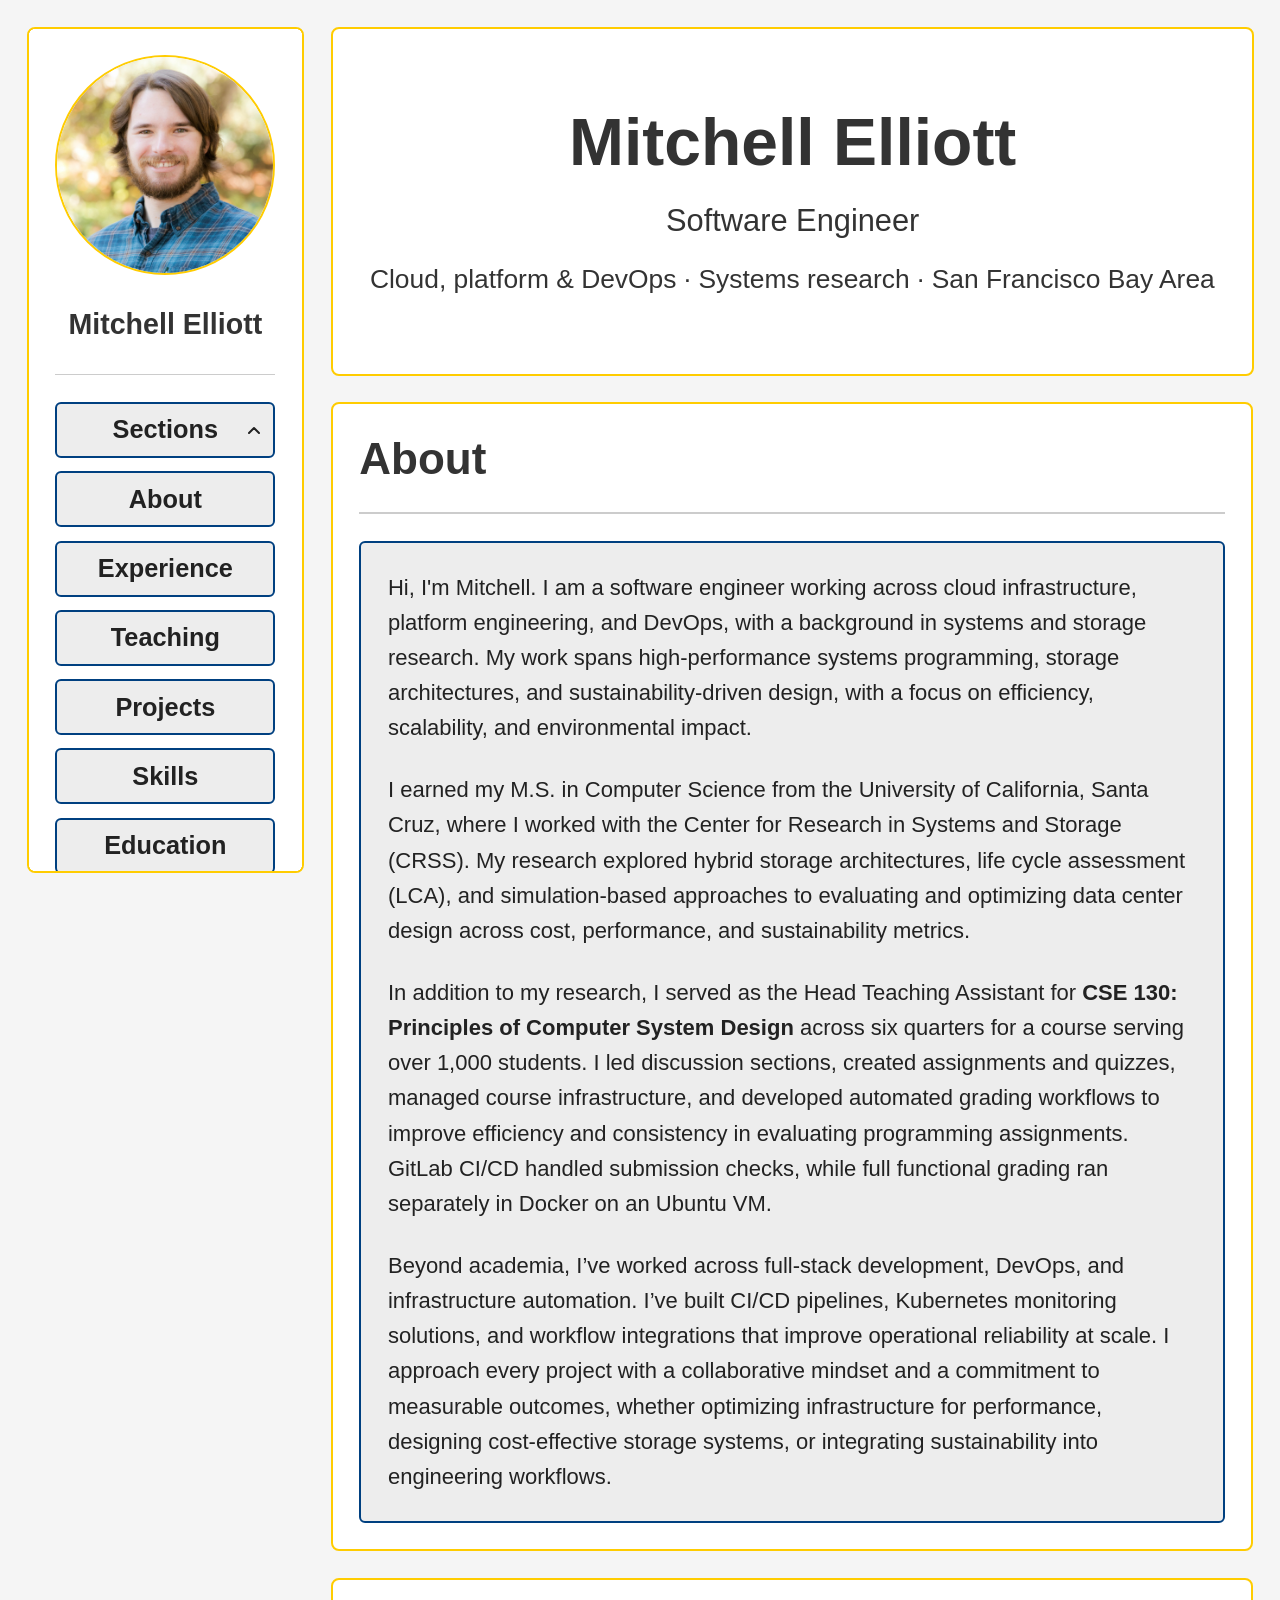
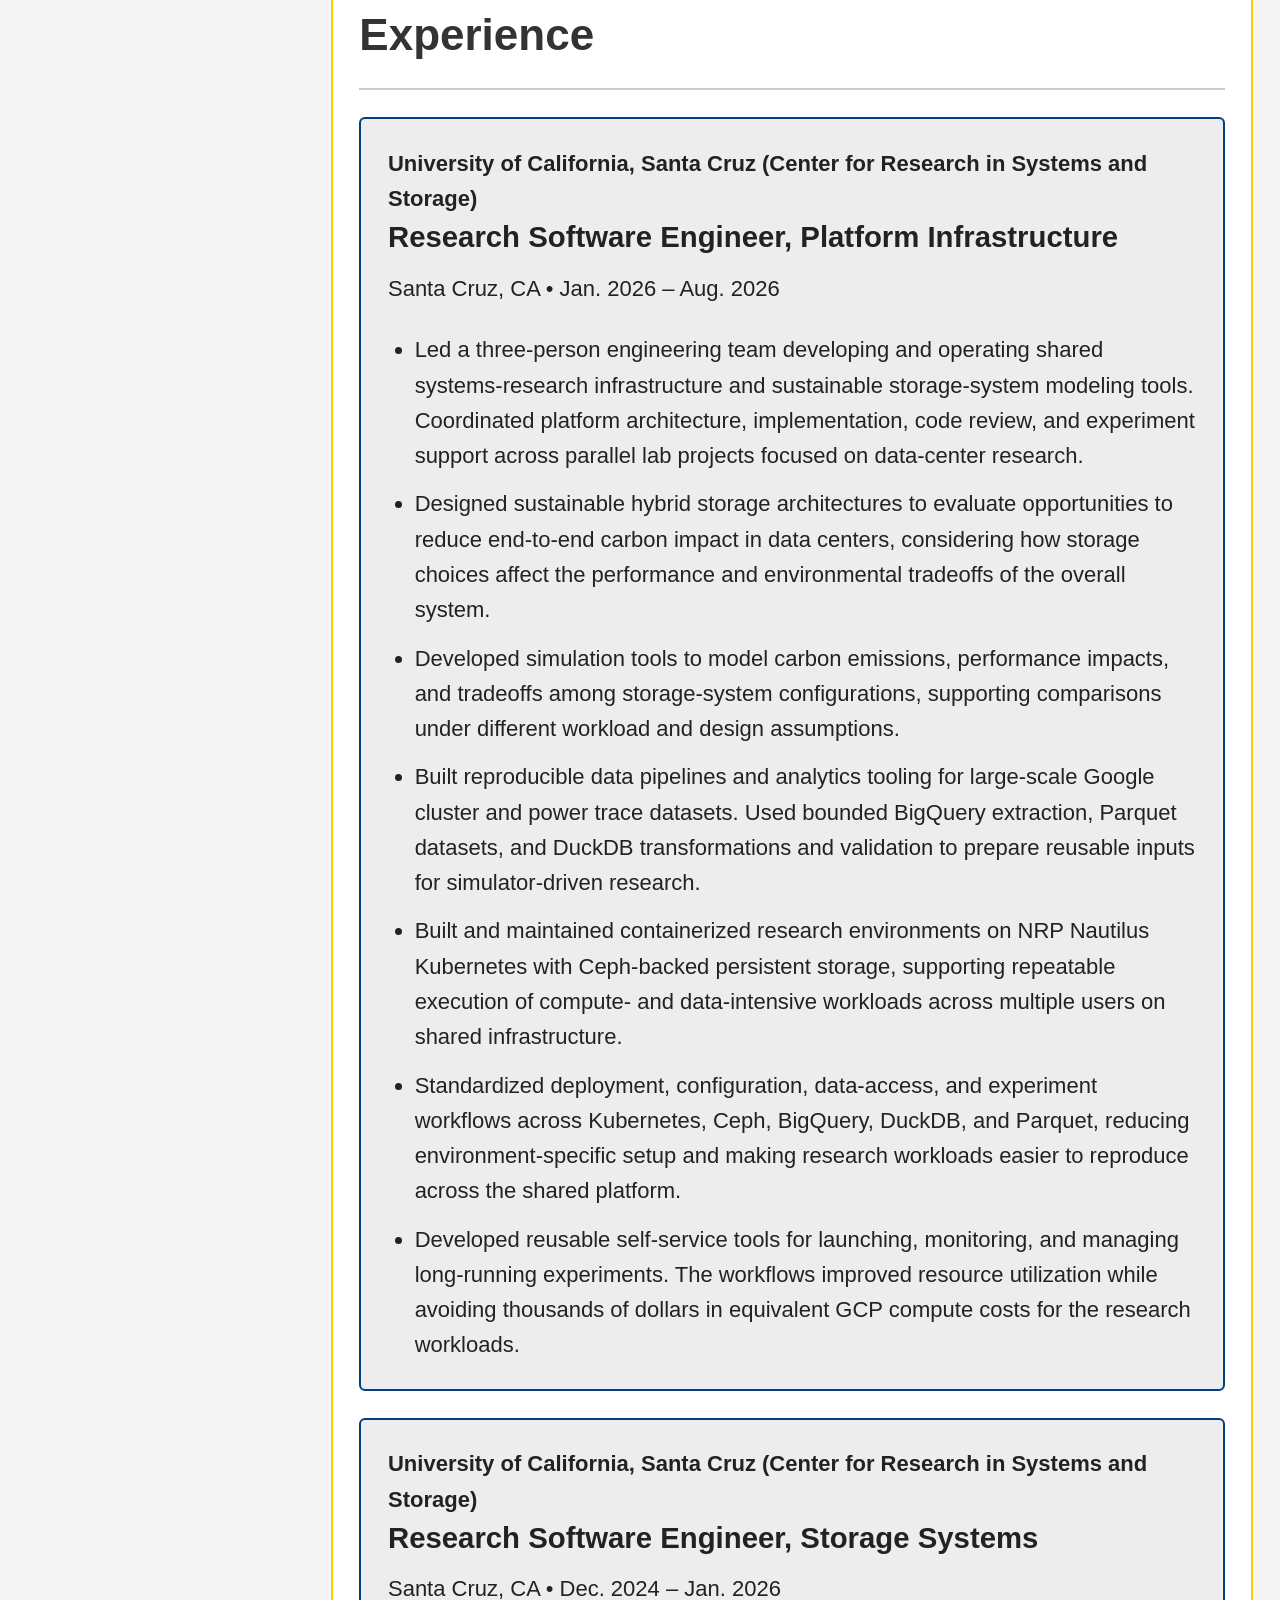
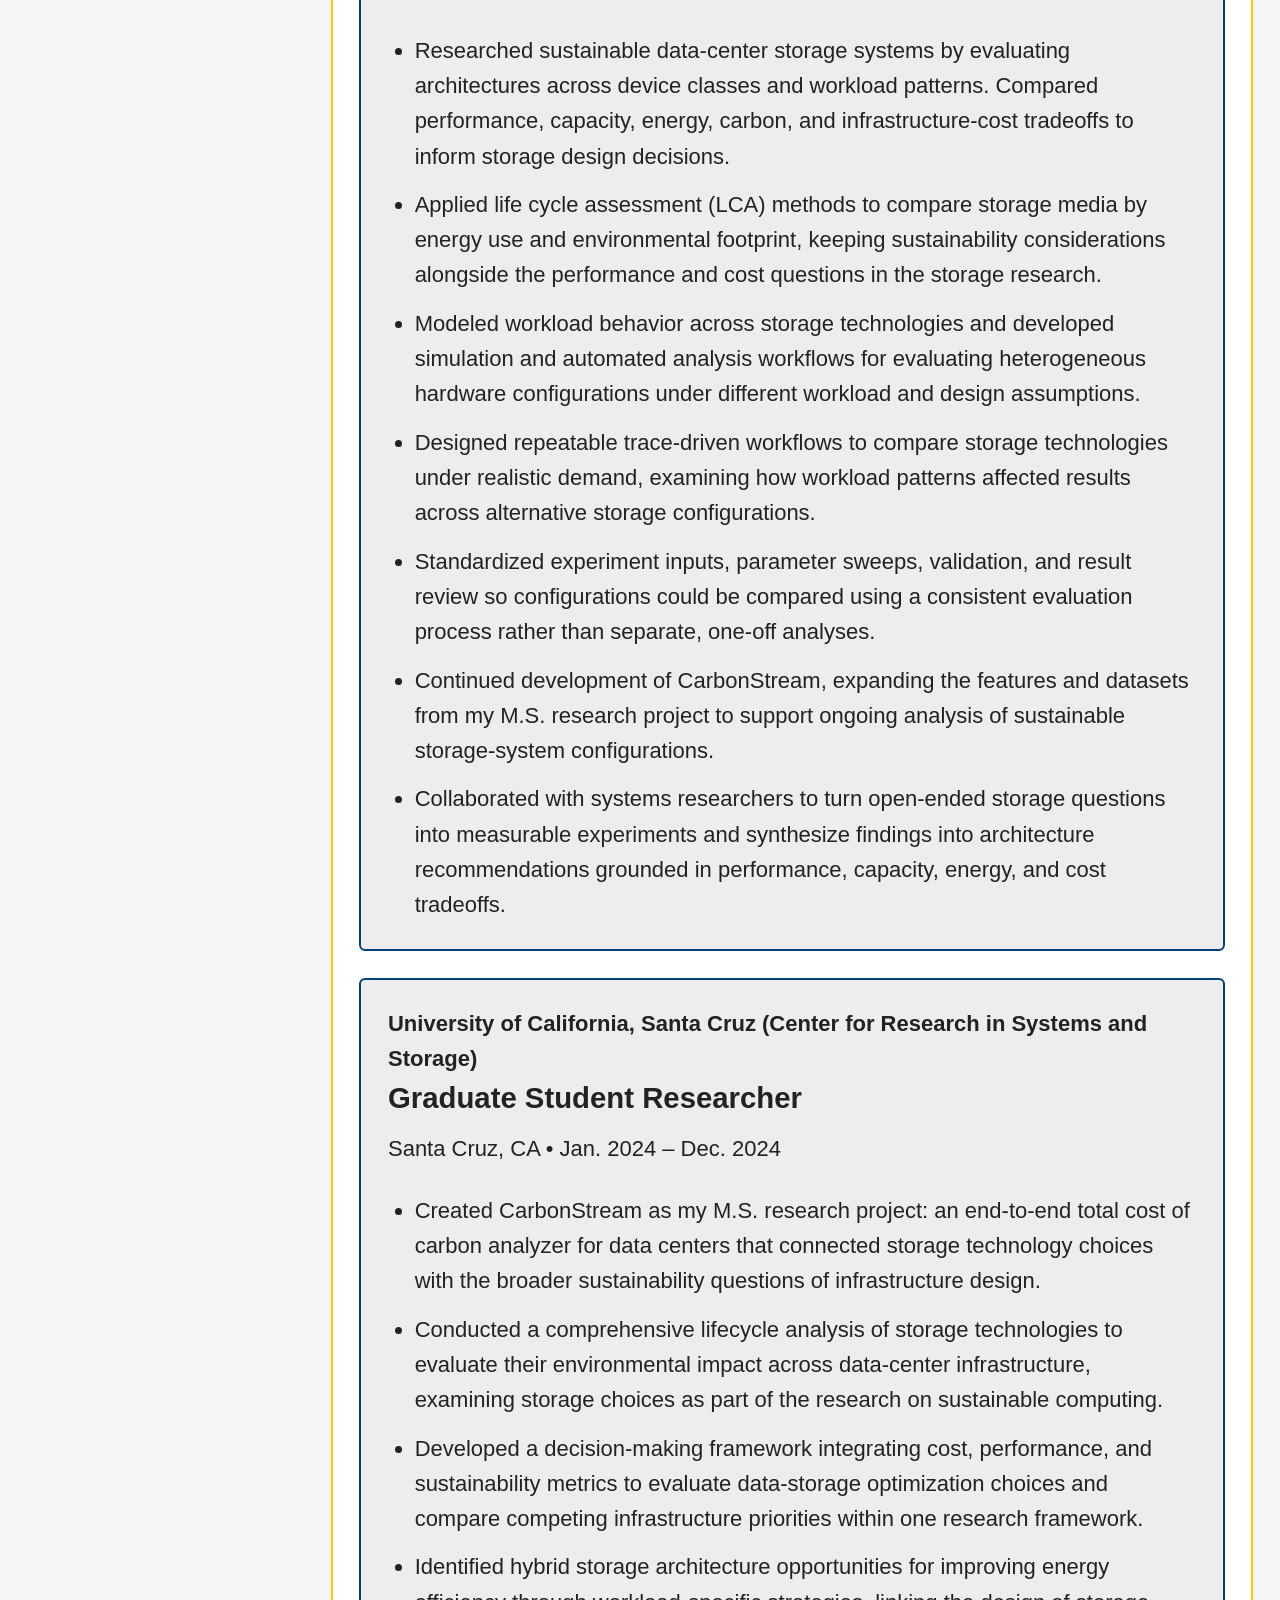
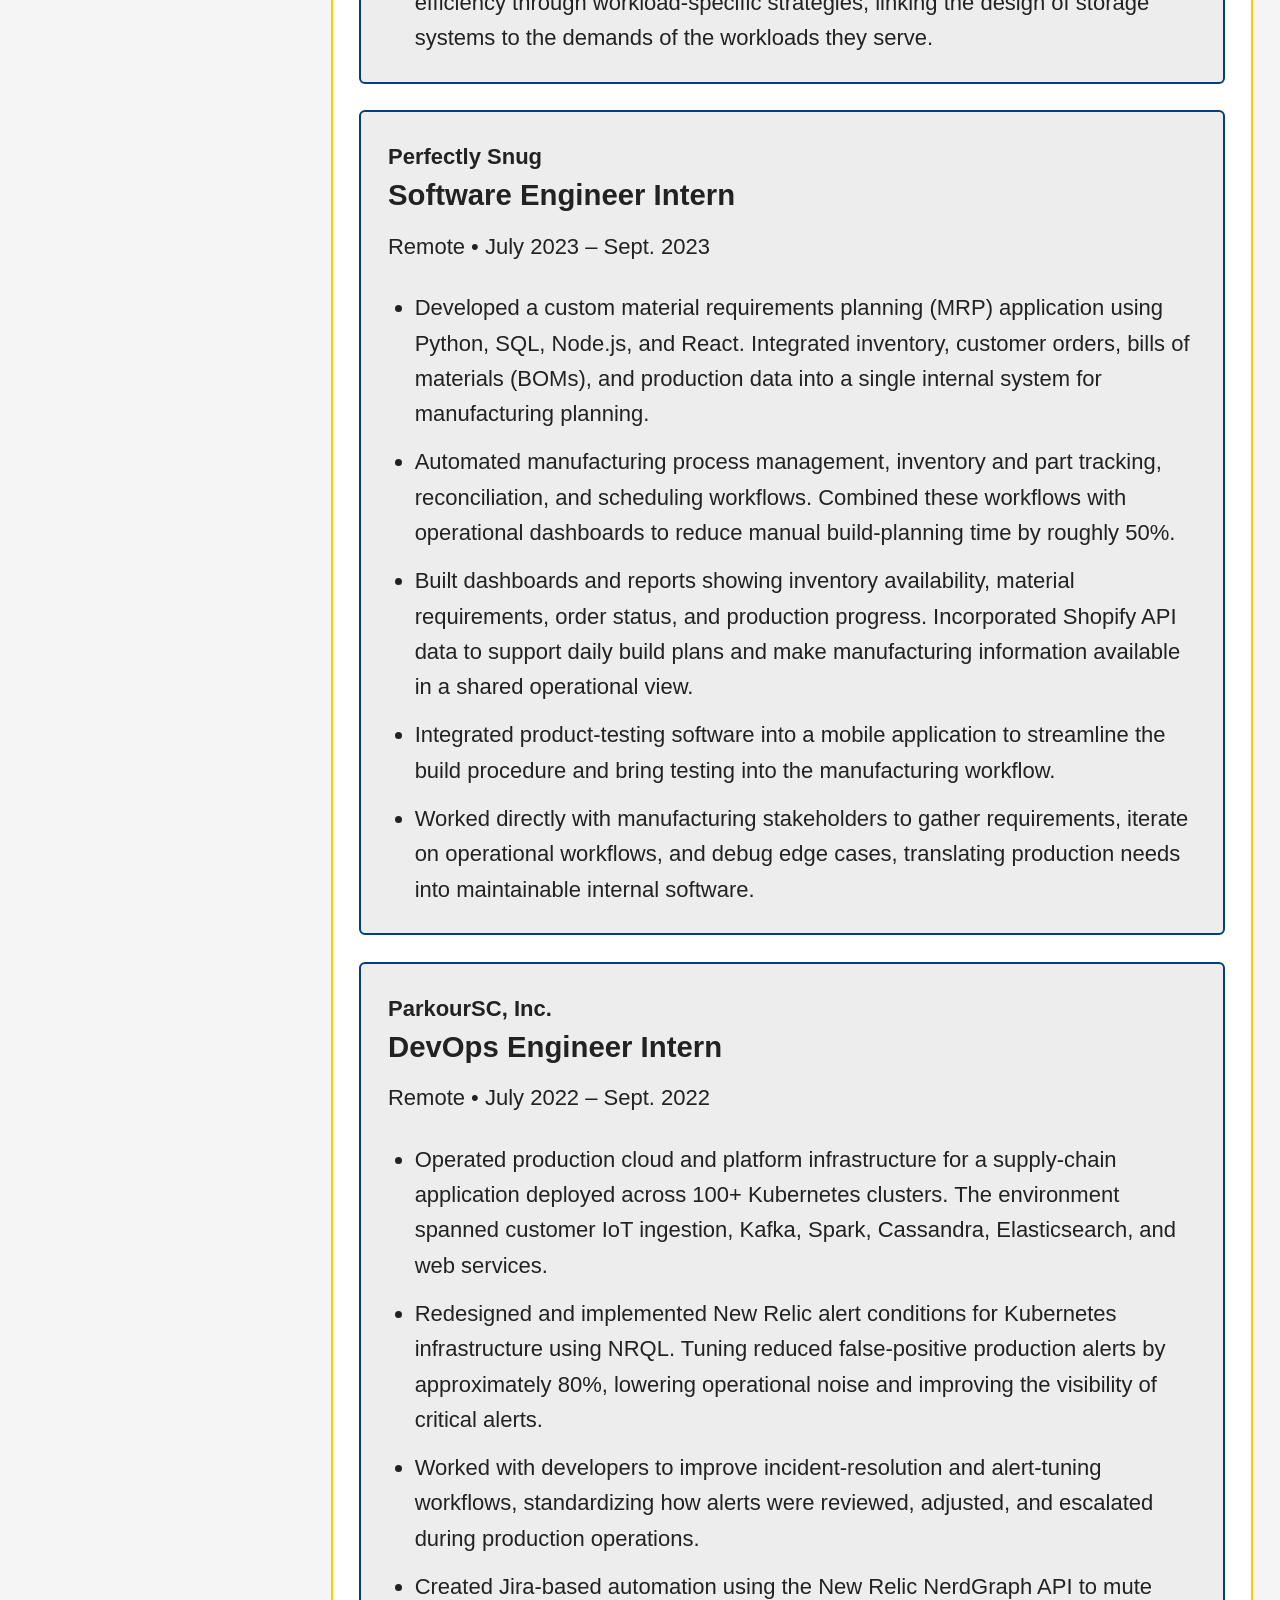
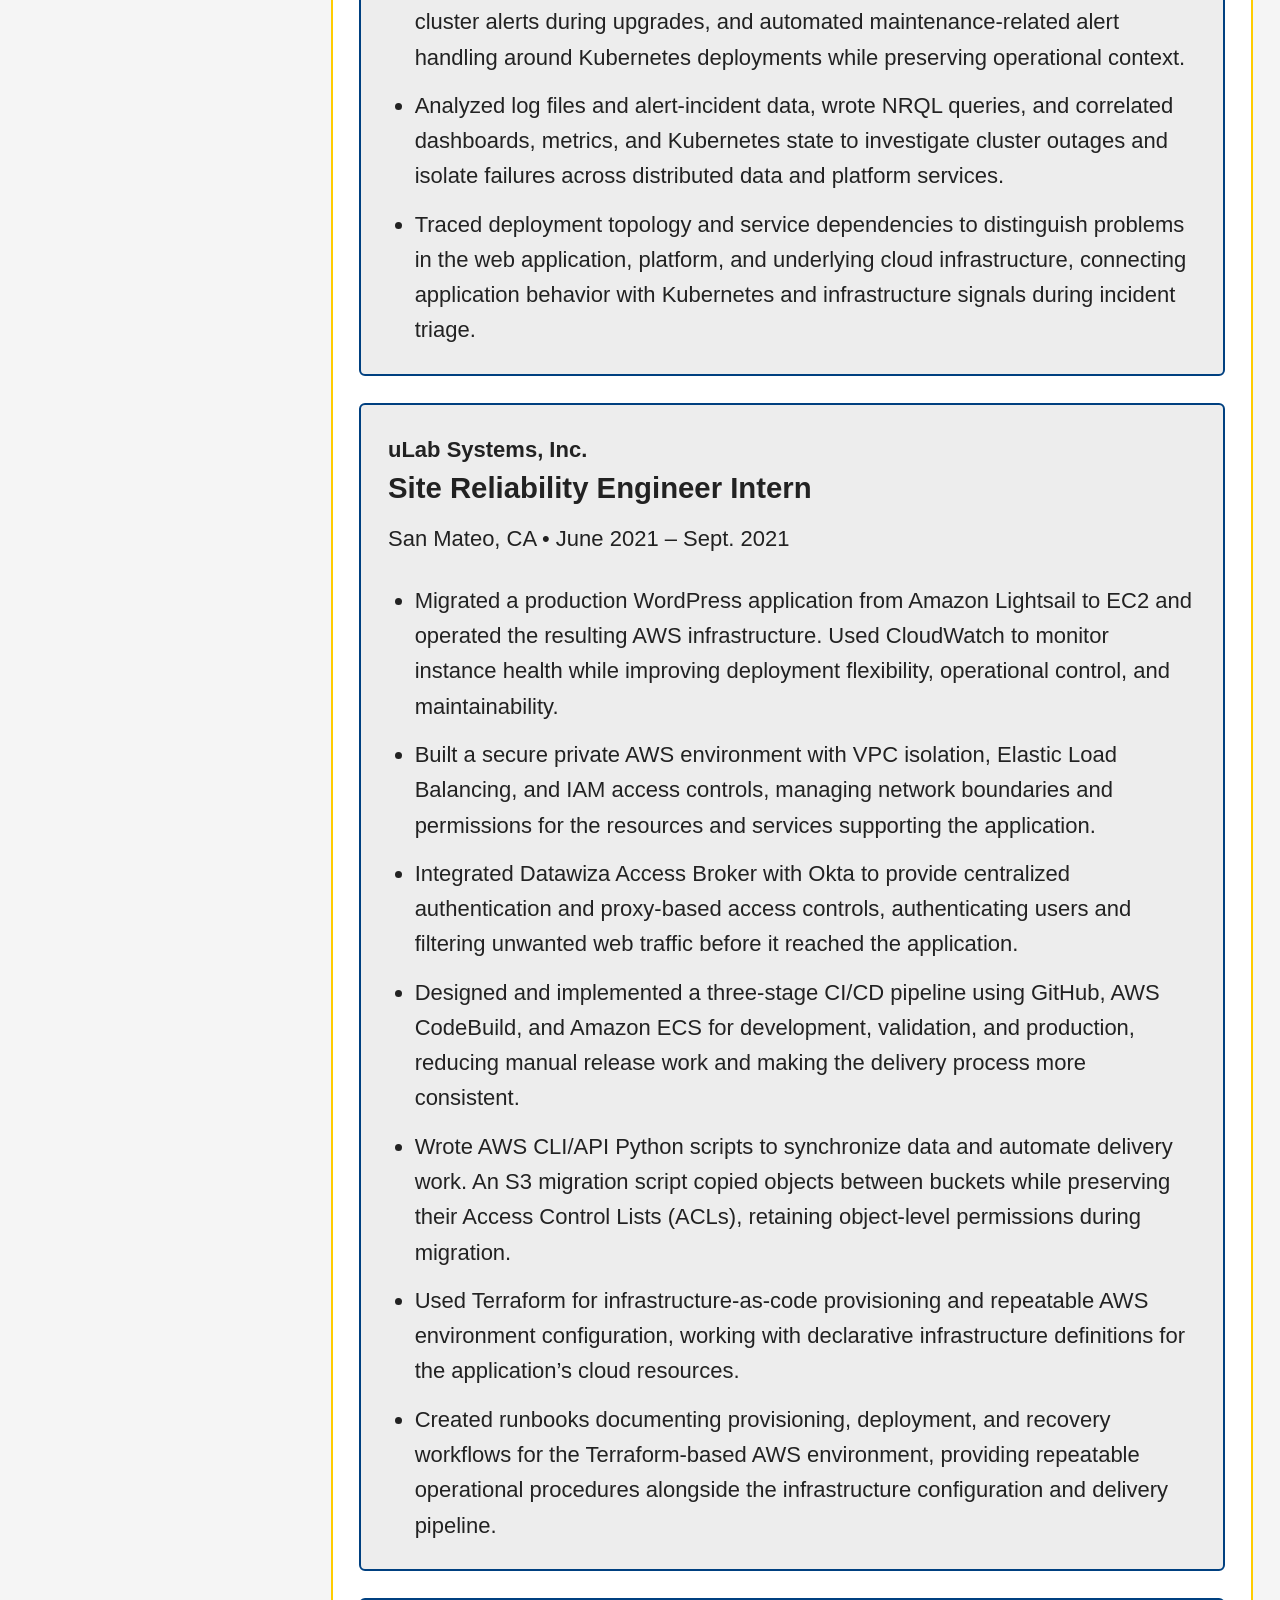
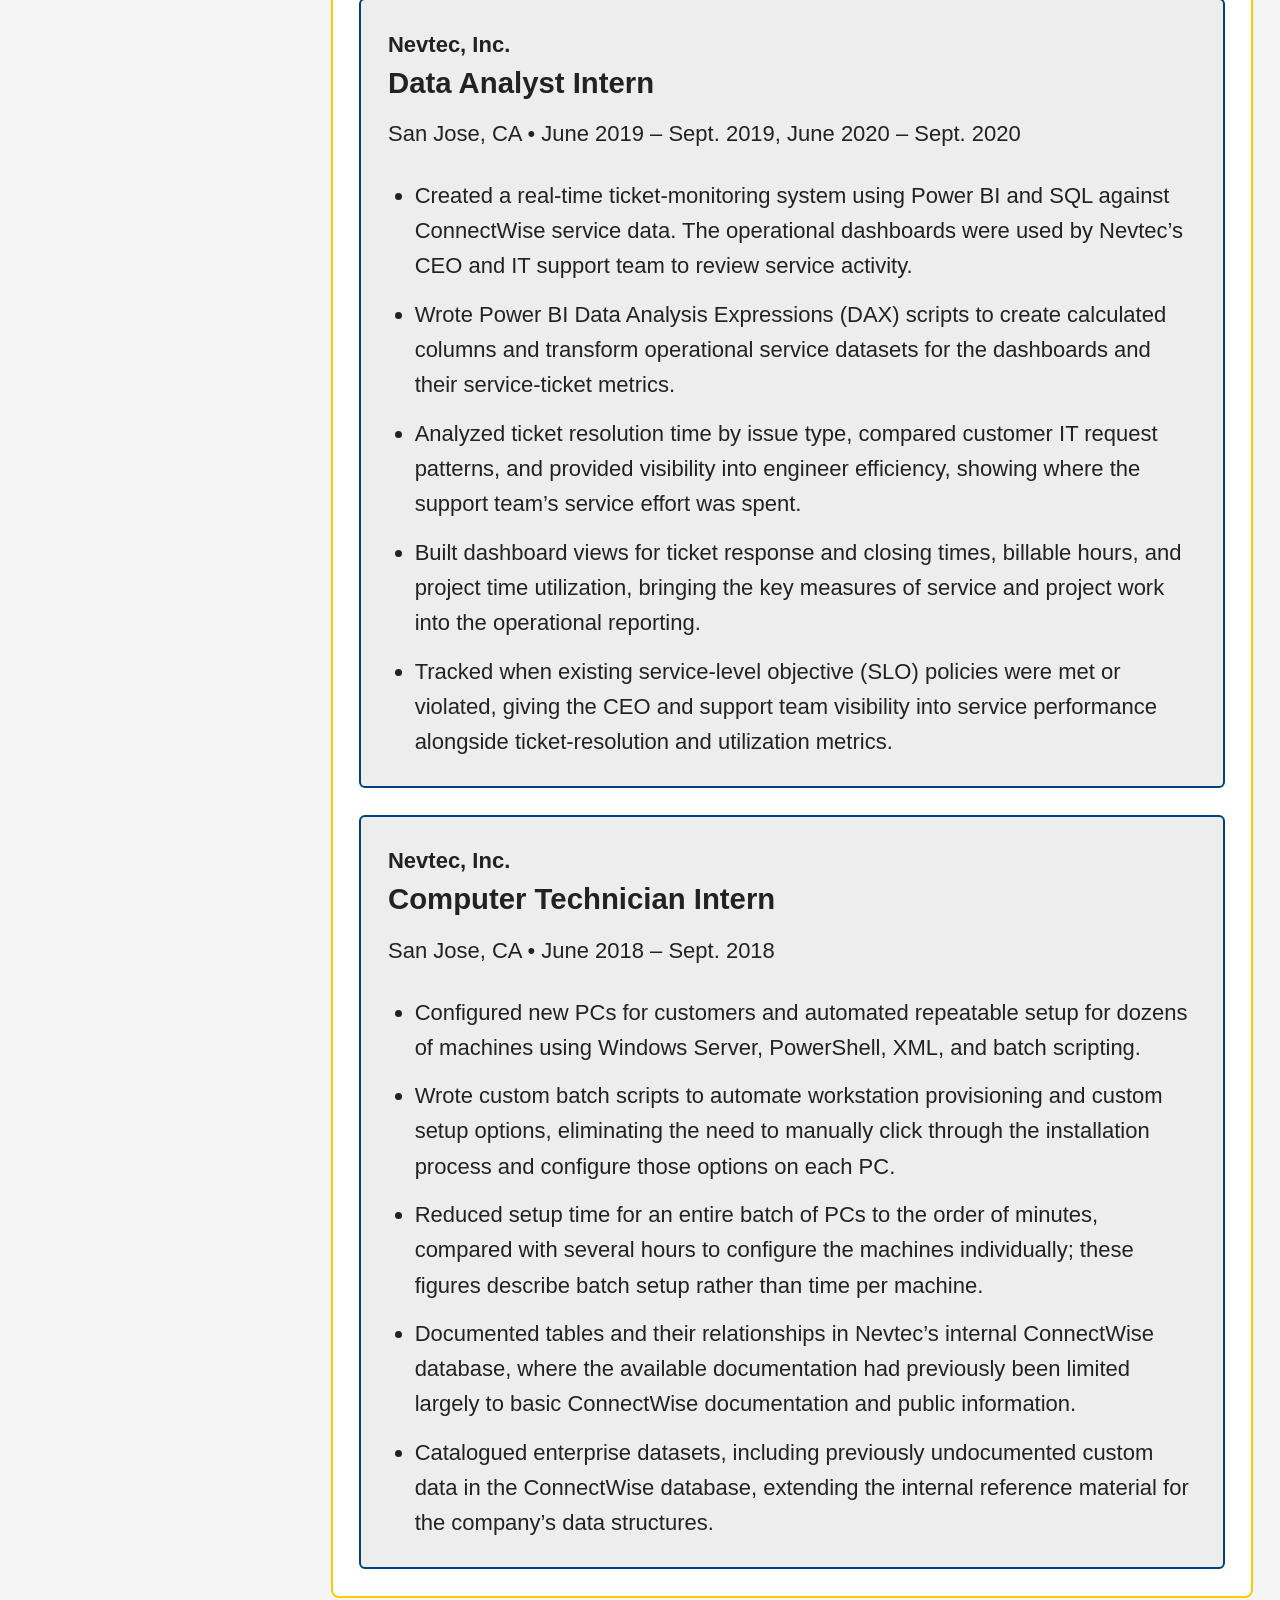
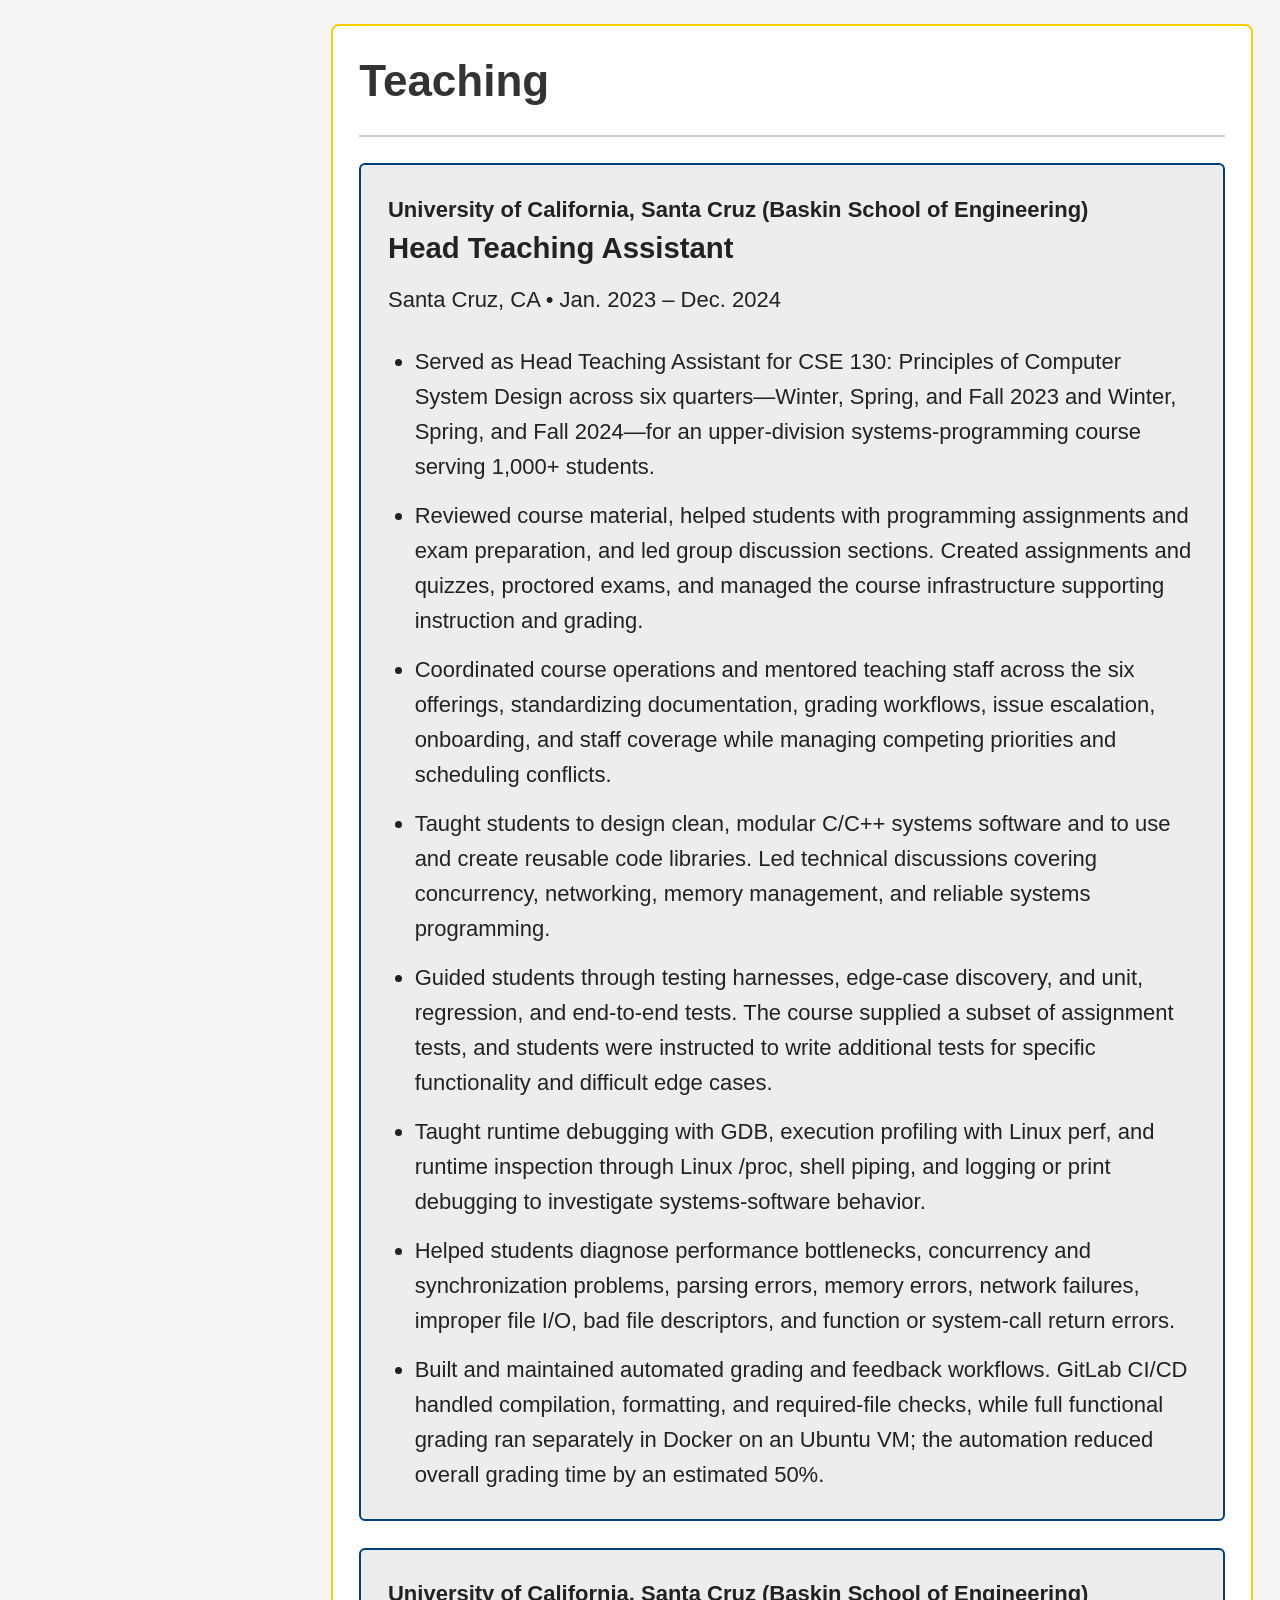
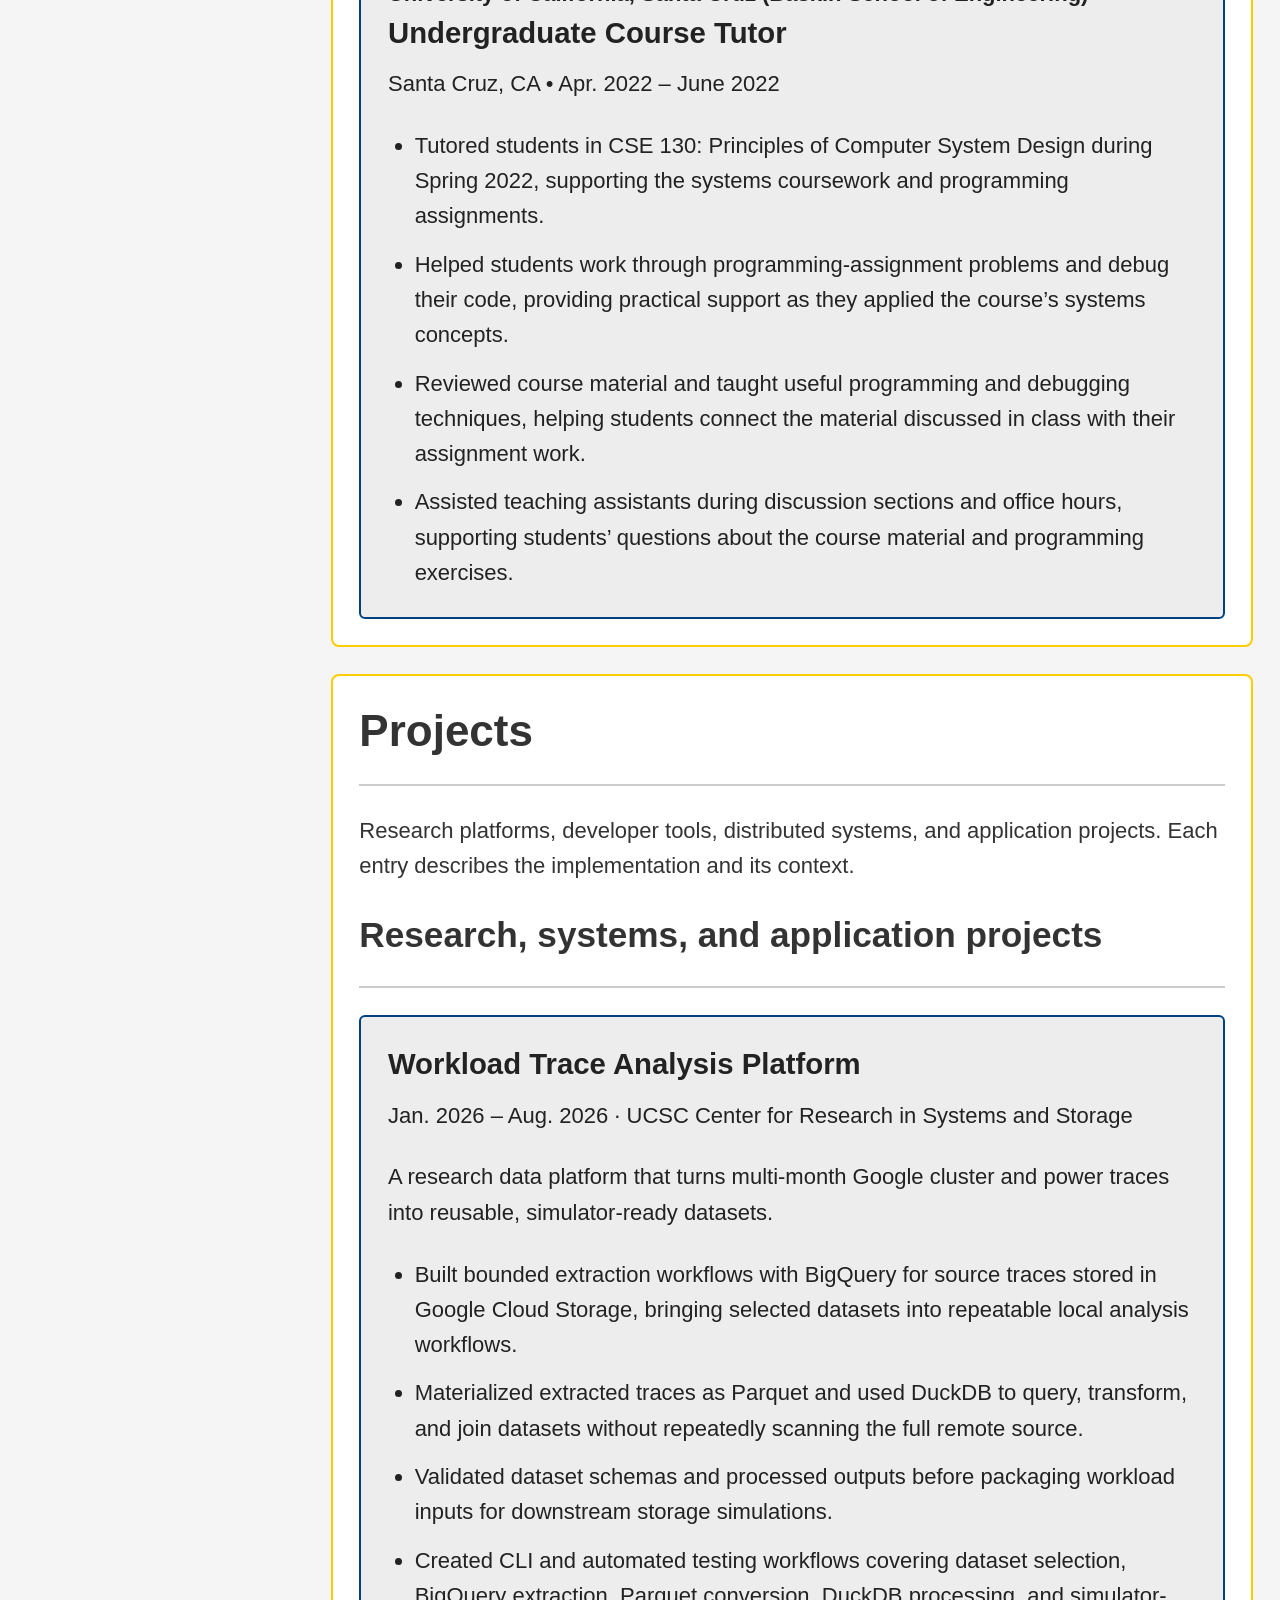
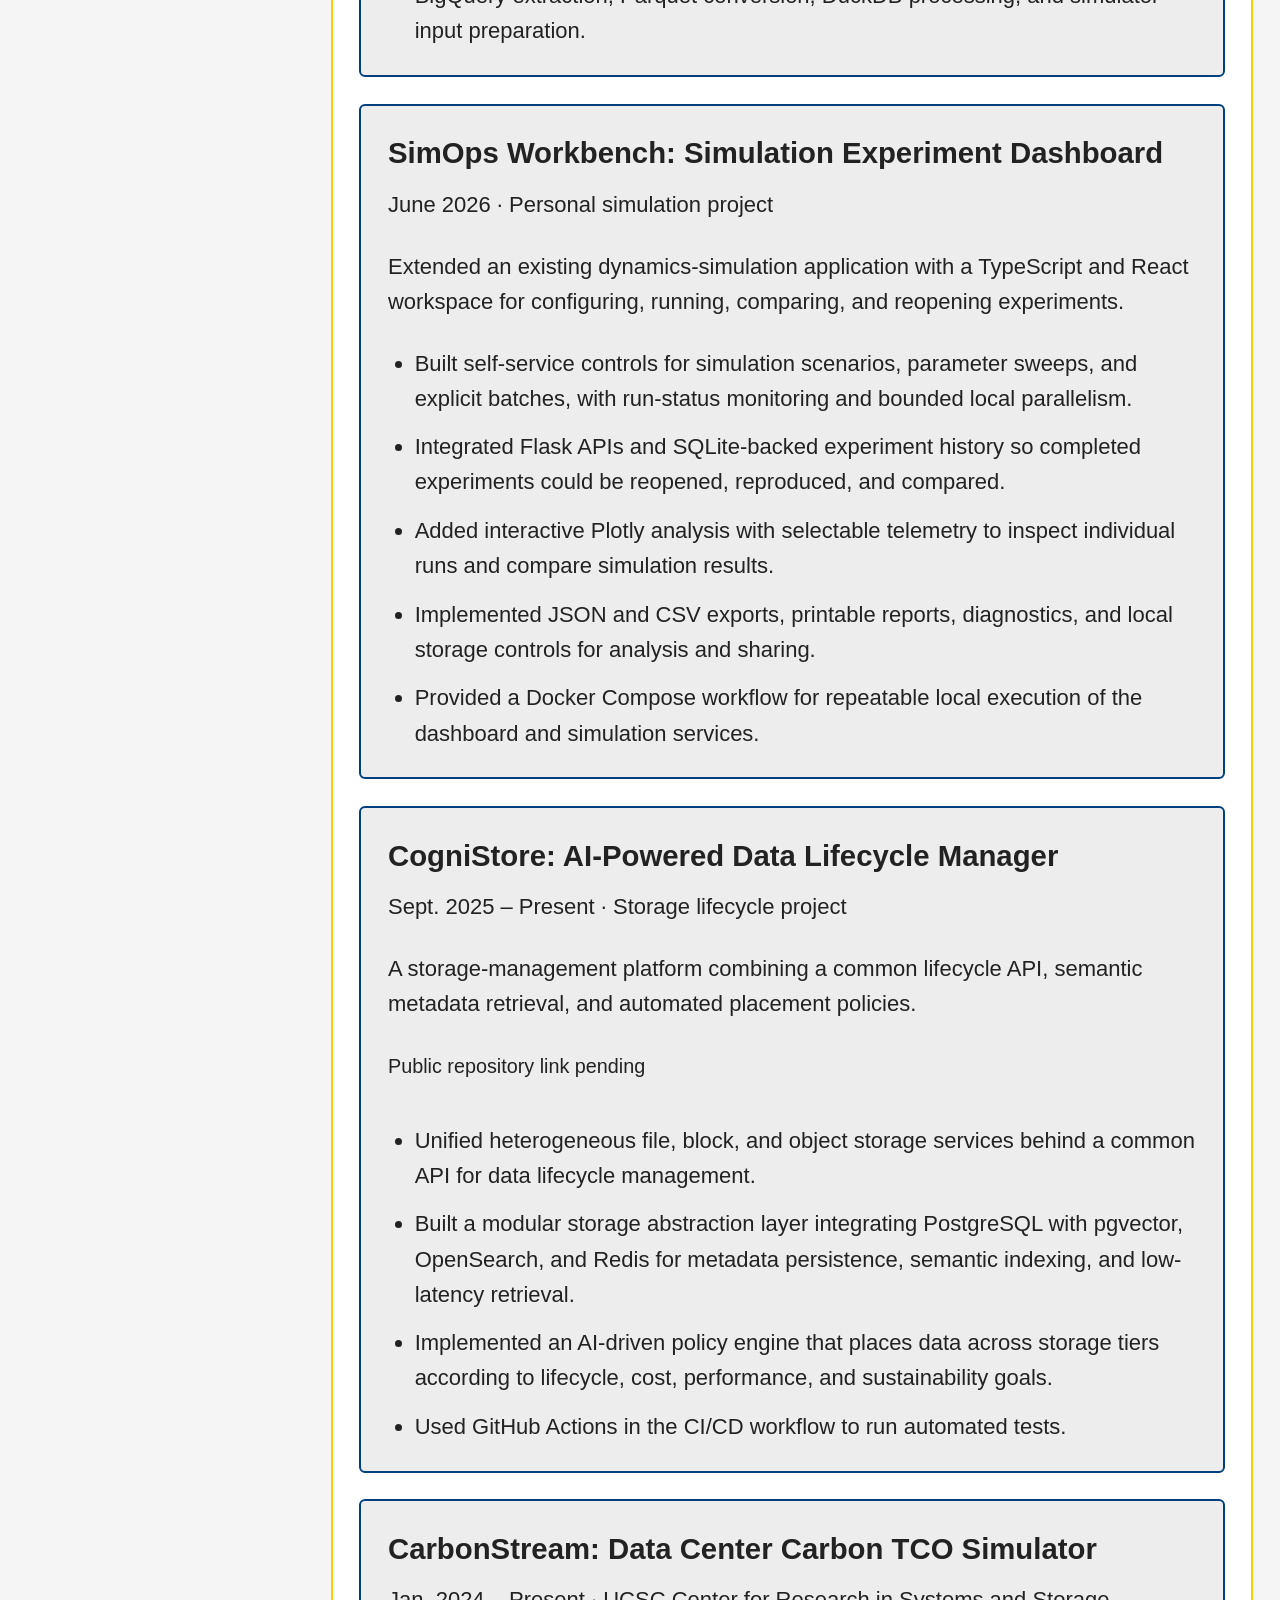
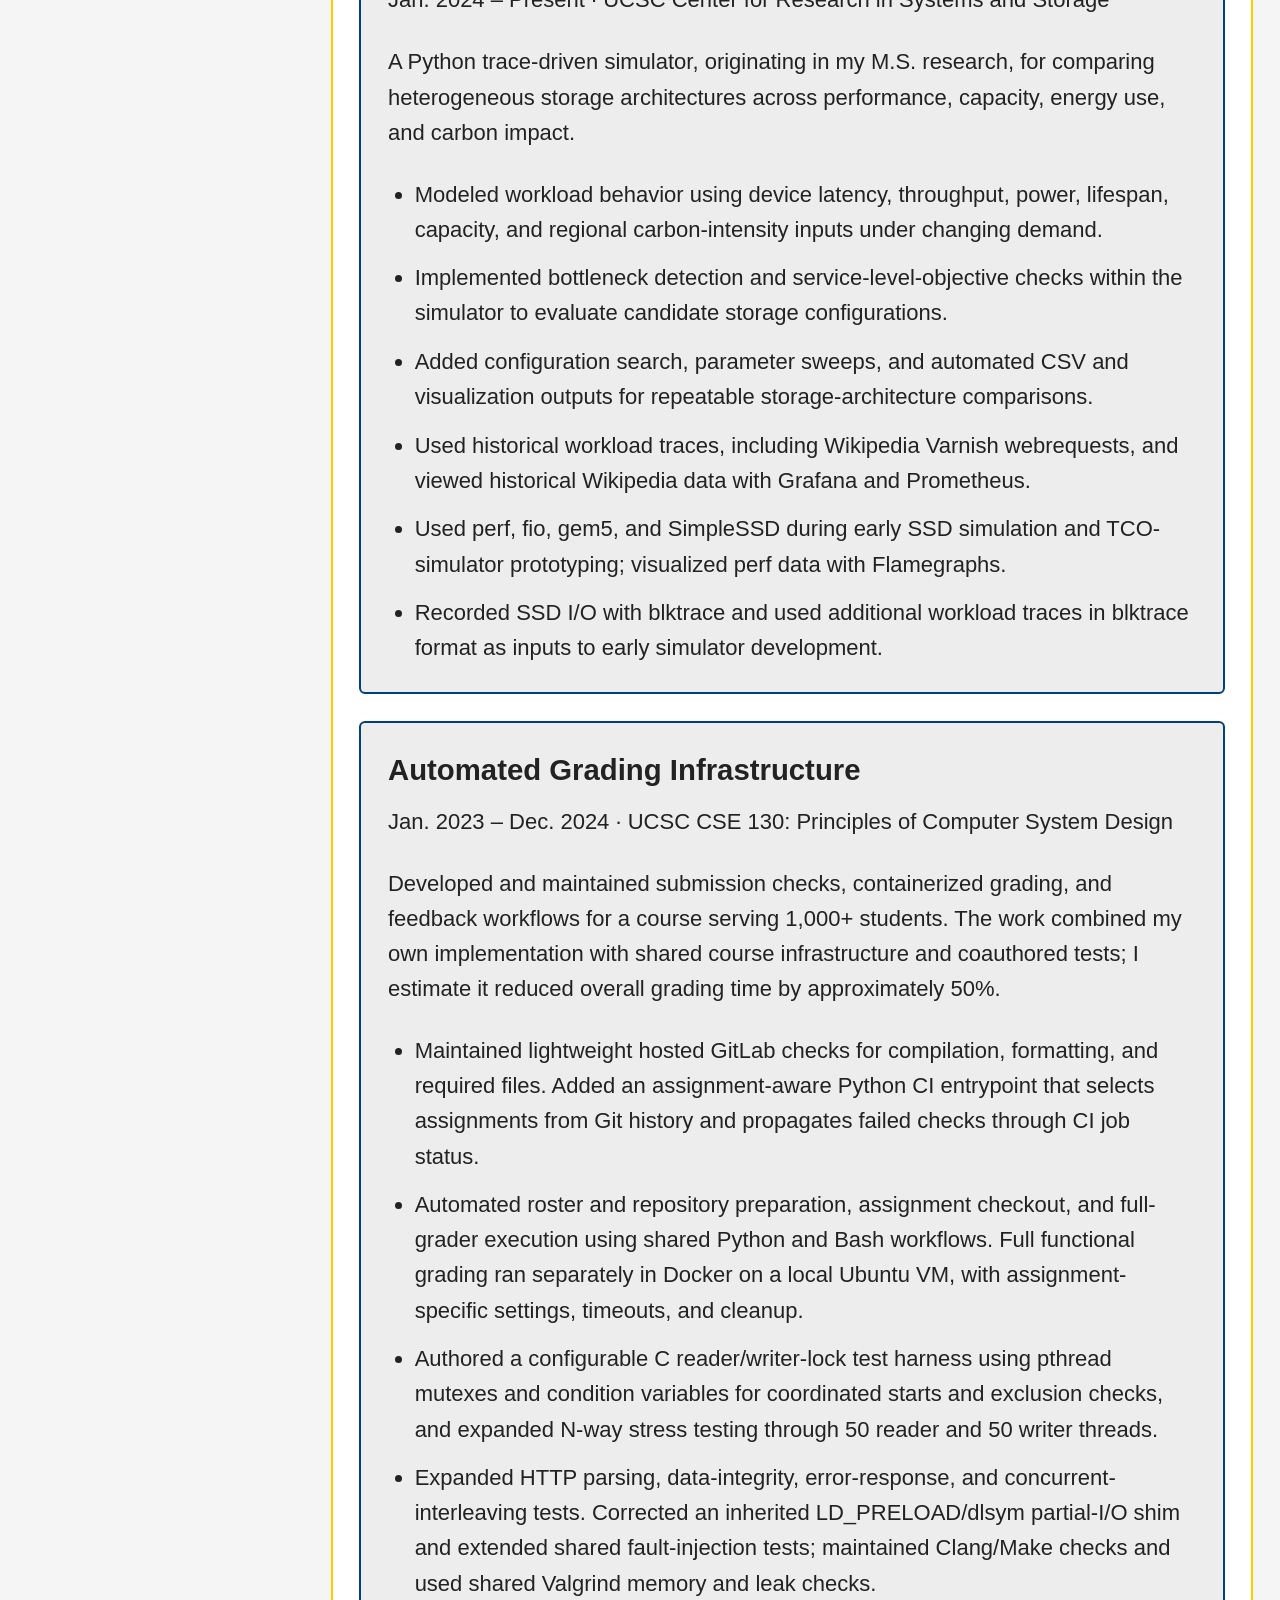
==== commit 81e099c4: "feat: refine portfolio spacing and sidebar navigation" ====
--- a/review/proposed-layout.html
+++ b/review/proposed-layout.html
@@ -15,13 +15,16 @@
   <style>
     :root {
       color-scheme: light;
-      --sidebar-width: calc(11rem + 14px);
-      --layout-gap: 18px;
+      --layout-gap: 20pt;
+      --compact-gap: 10pt;
+      --sidebar-width: calc(10rem + 2 * var(--layout-gap) + 2 * var(--box-border-width));
       --sidebar-gutter: var(--layout-gap);
       --sidebar-space: calc(var(--sidebar-width) + var(--sidebar-gutter));
       --blue: #004080;
       --gold: #ffcc00;
       --box-border-width: 2px;
+      --sidebar-control-font-size: 1.15rem;
+      --sidebar-control-height: calc(1.15rem + 2 * var(--compact-gap) + 2 * var(--box-border-width));
       --background: #f5f5f5;
       --section: #fff;
       --entry: #ededed;
@@ -58,97 +61,104 @@
     a { color: var(--link); text-underline-offset: 3px; }
     a:hover { text-decoration-thickness: 2px; }
     :focus-visible { outline: 3px solid var(--link); outline-offset: 4px; }
-    .skip-link { position: absolute; top: 8px; left: 8px; z-index: 20; padding: 10px; color: var(--blue); background: var(--gold); transform: translateY(-200%); }
+    .skip-link { position: absolute; top: var(--compact-gap); left: var(--compact-gap); z-index: 20; padding: var(--compact-gap); color: var(--blue); background: var(--gold); transform: translateY(-200%); }
     .skip-link:focus { transform: none; }
-    .site-header { margin: var(--layout-gap) var(--layout-gap) 0 calc(var(--sidebar-space) + var(--layout-gap)); padding: 30px 24px; border: var(--box-border-width) solid var(--gold); border-radius: 8px; text-align: center; background: var(--section); color: var(--text); container-type: inline-size; }
+    .site-header { display: flex; flex-direction: column; justify-content: center; min-height: var(--header-height, 0px); margin: var(--layout-gap) var(--layout-gap) 0 calc(var(--sidebar-space) + var(--layout-gap)); padding: var(--layout-gap); border: var(--box-border-width) solid var(--gold); border-radius: 8px; text-align: center; background: var(--section); color: var(--text); container-type: inline-size; }
     .mobile-portrait { display: none; }
     .header-copy { min-width: 0; container-type: inline-size; }
     .site-header h1 { margin: 0; font-size: min(3rem, 14cqi); line-height: 1.2; white-space: nowrap; }
-    .site-header p { margin: 12px 0 0; font-size: 1.4rem; }
+    .site-header p { margin: var(--compact-gap) 0 0; font-size: 1.4rem; }
     .site-header .focus { font-size: 1.2rem; }
-    .sidebar { position: fixed; inset: var(--sidebar-gutter) auto var(--sidebar-gutter) var(--sidebar-gutter); z-index: 10; width: var(--sidebar-width); border: var(--box-border-width) solid var(--gold); border-radius: 8px; overflow-y: auto; overscroll-behavior: contain; padding: 24px 12px; background: var(--section); color: var(--text); scrollbar-width: thin; font-size: 1.15rem; }
-    .identity { text-align: center; margin-bottom: 20px; padding-bottom: 20px; border-bottom: 1px solid var(--rule); }
-    .identity img { display: block; width: 190px; max-width: 100%; height: auto; aspect-ratio: 1; margin: 0 auto 10px; object-fit: cover; border-radius: 50%; border: var(--box-border-width) solid var(--gold); }
-    .identity span { font-size: 1.3rem; font-weight: bold; white-space: nowrap; }
+    .sidebar { position: fixed; inset: var(--sidebar-gutter) auto var(--sidebar-gutter) var(--sidebar-gutter); z-index: 10; width: var(--sidebar-width); border: var(--box-border-width) solid var(--gold); border-radius: 8px; overflow-y: auto; overscroll-behavior: contain; padding: var(--layout-gap); padding-right: max(0px, calc(var(--layout-gap) - var(--sidebar-scrollbar-width, 0px))); background: var(--section); color: var(--text); scrollbar-width: thin; font-size: 1.15rem; }
+    .identity { display: flex; flex-direction: column; min-height: var(--identity-height, 0px); text-align: center; margin-bottom: var(--layout-gap); padding-bottom: var(--layout-gap); border-bottom: 1px solid var(--rule); }
+    .identity img { display: block; width: 100%; height: auto; aspect-ratio: 1; margin: 0 auto var(--layout-gap); object-fit: cover; border-radius: 50%; border: var(--box-border-width) solid var(--gold); }
+    .identity span { font-size: 1.3rem; font-weight: bold; white-space: nowrap; text-box: trim-both cap alphabetic; }
     .sidebar ul { list-style: none; margin: 0; padding: 0; }
-    .sidebar nav ul { display: flex; flex-direction: column; gap: 10px; }
-    .sidebar nav a, .downloads a { display: block; padding: 9px; border: var(--box-border-width) solid var(--blue); border-radius: 6px; background: var(--control-background); text-align: center; font-weight: bold; }
-    .section-menu > summary { display: flex; align-items: center; justify-content: space-between; gap: 12px; padding: 8px 12px; border: var(--box-border-width) solid var(--blue); border-radius: 6px; background: var(--control-background); color: var(--control-text); font-weight: bold; list-style: none; cursor: pointer; }
+    .sidebar nav ul { display: flex; flex-direction: column; gap: var(--compact-gap); padding-top: var(--compact-gap); }
+    .sidebar nav a, .downloads a, .section-menu > summary, .theme-control select { font-family: inherit; font-size: var(--sidebar-control-font-size); font-weight: 700; line-height: 1; }
+    .sidebar nav a, .downloads a { display: flex; align-items: center; justify-content: center; min-height: var(--sidebar-control-height); padding: var(--compact-gap); border: var(--box-border-width) solid var(--blue); border-radius: 6px; background: var(--control-background); text-align: center; font-weight: bold; }
+    .sidebar nav a span, .downloads a span, .section-menu > summary span { text-box: trim-both cap alphabetic; }
+    .section-menu > summary { position: relative; display: flex; align-items: center; justify-content: center; min-height: var(--sidebar-control-height); gap: var(--compact-gap); padding: var(--compact-gap) calc(var(--compact-gap) + 12px); border: var(--box-border-width) solid var(--blue); border-radius: 6px; background: var(--control-background); color: var(--control-text); list-style: none; cursor: pointer; }
     .section-menu > summary::-webkit-details-marker { display: none; }
-    .section-menu > summary::after { content: ''; width: 9px; height: 9px; border-right: 2px solid currentColor; border-bottom: 2px solid currentColor; transform: rotate(45deg); margin: -5px 3px 0; }
-    .section-menu[open] > summary::after { transform: rotate(225deg); margin-top: 5px; }
-    .section-menu[data-enhanced] > summary { display: none; }
+    .dropdown-arrow { position: absolute; top: 50%; right: var(--compact-gap); width: 12px; height: 8px; transform: translateY(-50%); pointer-events: none; fill: none; stroke: currentColor; stroke-width: 2; stroke-linecap: round; stroke-linejoin: round; }
+    .section-menu[open] > summary .dropdown-arrow { transform: translateY(-50%) rotate(180deg); }
     .sidebar a { color: var(--control-text); text-decoration: none; }
     .sidebar a:hover { text-decoration: none; }
     .sidebar nav a:is(:hover, :focus-visible), .downloads a:is(:hover, :focus-visible), .section-menu > summary:is(:hover, :focus-visible), .theme-control select:is(:hover, :focus-visible) { background: var(--control-hover); }
-    .downloads { display: flex; flex-direction: column; gap: 12px; margin-top: 20px; padding-top: 20px; border-top: 1px solid var(--rule); }
-    .downloads a { display: flex; align-items: center; justify-content: center; gap: .35em; }
+    .downloads { display: flex; flex-direction: column; gap: var(--compact-gap); margin-top: var(--layout-gap); padding-top: var(--layout-gap); border-top: 1px solid var(--rule); }
+    .downloads a { gap: var(--compact-gap); }
     .download-icon { width: 1em; height: 1em; flex-shrink: 0; fill: none; stroke: currentColor; stroke-width: 2; stroke-linecap: round; stroke-linejoin: round; }
-    .theme-control { margin: 20px 0 0; padding-top: 20px; border-top: 1px solid var(--rule); }
+    .theme-control { margin: var(--layout-gap) 0 0; padding-top: var(--layout-gap); border-top: 1px solid var(--rule); }
     .theme-control[hidden] { display: none; }
-    .theme-control label { display: block; margin-bottom: 5px; font-size: 1rem; }
-    .theme-control select { width: 100%; min-height: 38px; padding: 5px 8px; border: var(--box-border-width) solid var(--blue); border-radius: 4px; background: var(--control-background); color: var(--control-text); font: inherit; }
+    .theme-control label { display: block; margin-bottom: var(--compact-gap); font-size: 1rem; text-box: trim-start cap alphabetic; }
+    .theme-select { position: relative; min-width: 0; color: var(--control-text); }
+    .theme-select .dropdown-arrow { right: calc(var(--compact-gap) + var(--box-border-width)); }
+    .theme-control select { appearance: none; -webkit-appearance: none; display: block; width: 100%; height: var(--sidebar-control-height); padding: var(--compact-gap) calc(var(--compact-gap) + 12px); border: var(--box-border-width) solid var(--blue); border-radius: 6px; background: var(--control-background); color: var(--control-text); text-align: center; text-align-last: center; cursor: pointer; }
     .container { margin-left: var(--sidebar-space); padding: var(--layout-gap); min-width: 0; }
-    section { margin-bottom: var(--layout-gap); padding: 14px; border: var(--box-border-width) solid var(--gold); border-radius: 8px; background: var(--section); }
+    section { margin-bottom: var(--layout-gap); padding: var(--layout-gap); border: var(--box-border-width) solid var(--gold); border-radius: 8px; background: var(--section); }
     section:last-child { margin-bottom: 0; }
-    section h2 { margin: 0 0 14px; padding-bottom: 8px; border-bottom: 2px solid var(--rule); font-size: 2rem; line-height: 1.25; }
-    section h3 { margin: 0 0 10px; font-size: 1.333333rem; line-height: 1.4; }
-    .project-group-heading { margin: 24px 0 16px; padding-bottom: 10px; border-bottom: 2px solid var(--rule); font-size: 1.6rem; }
-    .section-item h4 { margin: 0 0 10px; font-size: 1.333333rem; line-height: 1.4; }
-    .section-list, .education-list { display: flex; flex-direction: column; gap: 14px; }
-    .section-item, .education-item { padding: 20px; border: var(--box-border-width) solid var(--blue); border-radius: 6px; color: var(--entry-text); background: var(--entry); overflow-wrap: anywhere; }
-    .section-item p { margin: 0 0 1em; }
+    section > p { margin: 0 0 var(--layout-gap); }
+    /* Trim font leading so the visible heading, rather than its line box, gets the shared gap. */
+    section h2 { margin: 0 0 var(--layout-gap); padding-bottom: var(--layout-gap); border-bottom: 2px solid var(--rule); font-size: 2rem; line-height: 1.25; text-box: trim-both cap alphabetic; }
+    section h3 { margin: 0 0 var(--compact-gap); font-size: 1.333333rem; line-height: 1.4; }
+    .project-group-heading { margin: var(--layout-gap) 0 var(--layout-gap); padding-bottom: var(--layout-gap); border-bottom: 2px solid var(--rule); font-size: 1.6rem; text-box: trim-both cap alphabetic; }
+    .section-item h4 { margin: 0 0 var(--compact-gap); font-size: 1.333333rem; line-height: 1.4; }
+    .section-list, .education-list { display: flex; flex-direction: column; gap: var(--layout-gap); }
+    .section-item, .education-item { padding: var(--layout-gap); border: var(--box-border-width) solid var(--blue); border-radius: 6px; color: var(--entry-text); background: var(--entry); overflow-wrap: anywhere; text-box: trim-both cap alphabetic; }
+    .section-item p { margin: 0 0 var(--layout-gap); }
     .section-item p:last-child { margin-bottom: 0; }
-    .section-item ul, .education-item ul { margin: 10px 0 0; padding-left: 22px; }
-    .section-item li, .education-item li { margin-bottom: 10px; }
+    .section-item ul, .education-item ul { margin: var(--compact-gap) 0 0; padding-left: var(--layout-gap); }
+    .section-item li, .education-item li { margin-bottom: var(--compact-gap); }
     .section-item li:last-child, .education-item li:last-child { margin-bottom: 0; }
     .section-item a { font-weight: bold; }
-    .skills-inline { display: flex; flex-wrap: wrap; gap: 8px 10px; margin-top: 10px; }
-    .skills-inline span { max-width: 100%; padding: 8px 14px; border: var(--box-border-width) solid var(--chip-border); border-radius: 6px; background: var(--chip); color: var(--chip-text); font-weight: 500; }
+    .skills-inline { display: flex; flex-wrap: wrap; gap: var(--compact-gap); margin-top: var(--compact-gap); }
+    .skills-inline span { min-width: 0; max-width: 100%; padding: var(--compact-gap); border: var(--box-border-width) solid var(--chip-border); border-radius: 6px; background: var(--chip); color: var(--chip-text); font-weight: 500; text-box: trim-both cap alphabetic; }
+    .contact-links { display: flex; flex-wrap: wrap; align-items: center; gap: var(--layout-gap); }
+    .contact-links > span { text-box: trim-both cap alphabetic; }
     .project-link-note { display: inline-block; font-size: .9rem; }
-    .footer { margin: 14px 0 0; color: var(--text); text-align: center; }
+    .footer { margin: var(--layout-gap) 0 0; color: var(--text); text-align: center; }
     .footer p { margin: 0; }
     @media (max-width: 50em) {
       html { scroll-padding-top: 0; }
       .site-header, .container { margin-left: 0; }
-      .site-header { display: grid; grid-template-columns: 96px minmax(0, 1fr); align-items: center; gap: 12px 16px; margin: 12px 16px 0; padding: 16px; text-align: left; }
+      .site-header { display: grid; min-height: 0; grid-template-columns: 96px minmax(0, 1fr); align-items: center; gap: var(--compact-gap); margin: var(--compact-gap) var(--compact-gap) 0; padding: var(--layout-gap); text-align: left; }
       .mobile-portrait { display: block; width: 96px; height: 96px; object-fit: cover; border: var(--box-border-width) solid var(--gold); border-radius: 50%; }
       .site-header h1 { font-size: min(2rem, 14cqi); }
-      .site-header p { margin-top: 6px; font-size: 1.05rem; line-height: 1.4; }
+      .site-header p { margin-top: var(--compact-gap); font-size: 1.05rem; line-height: 1.4; }
       .site-header .focus { grid-column: 1 / -1; margin: 0; font-size: .9rem; line-height: 1.5; }
-      .sidebar { position: static; width: auto; margin: 12px 16px 0; padding: 8px; overflow: visible; font-size: 1rem; }
+      .sidebar { --sidebar-control-font-size: .9rem; position: static; width: auto; margin: var(--compact-gap) var(--compact-gap) 0; padding: var(--layout-gap); overflow: visible; font-size: 1rem; }
       .sidebar .identity { display: none; }
-      .section-menu > summary, .section-menu[data-enhanced] > summary { display: flex; min-height: 48px; }
-      .sidebar nav ul { display: grid; grid-template-columns: repeat(2, minmax(0, 1fr)); gap: 10px; padding-top: 12px; }
+      .sidebar nav ul { display: grid; grid-template-columns: repeat(2, minmax(0, 1fr)); gap: var(--compact-gap); padding-top: var(--compact-gap); }
       .sidebar nav li { min-width: 0; }
       .sidebar nav li:last-child { grid-column: 1 / -1; }
-      .sidebar nav a { display: flex; align-items: center; justify-content: center; min-height: 48px; padding: 8px 4px; font-size: .9rem; }
-      .sidebar-tools { display: flex; flex-wrap: wrap; align-items: center; gap: 12px; margin-top: 12px; padding-top: 12px; border-top: 1px solid var(--rule); }
-      .downloads { flex-direction: row; flex-wrap: wrap; margin: 0; padding: 0; border: 0; gap: 8px; }
-      .downloads a { min-height: 44px; padding: 6px 10px; font-size: .95rem; }
-      .theme-control { display: flex; align-items: center; gap: 8px; margin: 0; padding: 0 0 0 12px; border: 0; border-left: 1px solid var(--rule); }
-      .theme-control label { margin: 0; font-size: .85rem; }
-      .theme-control select { width: auto; min-height: 44px; font-size: .9rem; }
-      .container { padding: 16px; }
-      section { padding: 10px; }
+      .sidebar-tools { display: flex; flex-wrap: wrap; align-items: center; gap: var(--layout-gap); margin-top: var(--layout-gap); padding-top: var(--layout-gap); border-top: 1px solid var(--rule); }
+      .downloads { flex-direction: row; flex-wrap: wrap; margin: 0; padding: 0; border: 0; gap: var(--compact-gap); }
+      .theme-control { display: flex; align-items: center; gap: var(--compact-gap); margin: 0; padding: 0 0 0 var(--layout-gap); border: 0; border-left: 1px solid var(--rule); }
+      .theme-control label { margin: 0; font-size: .85rem; text-box: normal; }
+      .theme-select { flex: 1; min-width: calc(6ch + 2 * var(--compact-gap) + 24px); }
+      .container { padding: var(--compact-gap); }
       section h2 { font-size: 1.8rem; }
-      .section-item, .education-item { padding: 14px; }
-      .skills-inline span { padding: 6px 10px; }
     }
     @media (max-width: 30em) {
-      .site-header { grid-template-columns: minmax(0, 1fr); gap: 8px; padding: 12px; text-align: center; }
+      section { padding: var(--compact-gap); }
+      .site-header { grid-template-columns: minmax(0, 1fr); gap: var(--compact-gap); padding: var(--layout-gap); text-align: center; }
       .site-header h1 { font-size: min(1.65rem, 14cqi); }
       .site-header p { font-size: 1rem; }
       .site-header .focus { font-size: .85rem; line-height: 1.4; }
       .mobile-portrait { justify-self: center; width: 80px; height: 80px; }
-      .theme-control { width: 100%; padding: 10px 0 0; border-left: 0; border-top: 1px solid var(--rule); }
+      .theme-control { width: 100%; padding: var(--layout-gap) 0 0; border-left: 0; border-top: 1px solid var(--rule); }
+    }
+    @media (max-width: 23em) {
+      .sidebar nav ul { grid-template-columns: minmax(0, 1fr); }
+      .downloads { width: 100%; flex-direction: column; }
+      .section-item, .education-item { padding: var(--compact-gap); }
     }
     @media print {
       :root { --box-border-width: 1px; }
       .sidebar, .skip-link { display: none; }
       .mobile-portrait { display: none; }
       .site-header, .container { margin-left: 0; }
-      .site-header { margin: 0 0 18px; background: #fff; color: #222; }
+      .site-header { min-height: 0; margin: 0 0 var(--layout-gap); background: #fff; color: #222; }
       .container { padding: 0; }
     }
   </style>
@@ -161,7 +171,7 @@
       <h1>Mitchell Elliott</h1>
       <p>Software Engineer</p>
     </div>
-    <p class="focus">Cloud, platform &amp; DevOps · Systems research</p>
+    <p class="focus">Cloud, platform &amp; DevOps · Systems research · San Francisco Bay Area</p>
   </header>
   <aside class="sidebar" aria-label="Portfolio navigation and downloads">
     <div class="identity">
@@ -169,16 +179,16 @@
       <span>Mitchell Elliott</span>
     </div>
     <details class="section-menu" open>
-      <summary>Sections</summary>
+      <summary><span>Sections</span><svg class="dropdown-arrow" viewBox="0 0 12 8" aria-hidden="true" focusable="false"><path d="M1 1l5 5 5-5"/></svg></summary>
       <nav aria-label="Sections">
       <ul>
-        <li><a href="#about">About</a></li>
-        <li><a href="#experience">Experience</a></li>
-        <li><a href="#teaching">Teaching</a></li>
-        <li><a href="#projects">Projects</a></li>
-        <li><a href="#skills">Skills</a></li>
-        <li><a href="#education">Education</a></li>
-        <li><a href="#contact">Contact</a></li>
+        <li><a href="#about"><span>About</span></a></li>
+        <li><a href="#experience"><span>Experience</span></a></li>
+        <li><a href="#teaching"><span>Teaching</span></a></li>
+        <li><a href="#projects"><span>Projects</span></a></li>
+        <li><a href="#skills"><span>Skills</span></a></li>
+        <li><a href="#education"><span>Education</span></a></li>
+        <li><a href="#contact"><span>Contact</span></a></li>
       </ul>
       </nav>
     </details>
@@ -189,11 +199,14 @@
       </div>
       <div class="theme-control" hidden>
         <label for="theme">Theme</label>
-        <select id="theme">
-          <option value="system">System</option>
-          <option value="light">Light</option>
-          <option value="dark">Dark</option>
-        </select>
+        <div class="theme-select">
+          <select id="theme">
+            <option value="system">System</option>
+            <option value="light">Light</option>
+            <option value="dark">Dark</option>
+          </select>
+          <svg class="dropdown-arrow" viewBox="0 0 12 8" aria-hidden="true" focusable="false"><path d="M1 1l5 5 5-5"/></svg>
+        </div>
       </div>
     </div>
   </aside>
@@ -1156,10 +1169,10 @@
             <h2>Contact</h2>
             <div class="section-list">
                 <div class="section-item" style="text-align:left;">
-                    <div style="margin-bottom: 0; margin-top: 0; display: flex; flex-wrap: wrap; align-items: center; gap: 16px;">
-                        <span>📞 (408) 643-4372</span> |
-                        <span>📧 <a href="mailto:mitch.elliott@pacbell.net">mitch.elliott@pacbell.net</a></span> |
-                        <span>🔗 <a href="https://linkedin.com/in/mitchellelliott18" target="_blank">LinkedIn</a></span> |
+                    <div class="contact-links">
+                        <span>📞 (408) 643-4372</span> <span aria-hidden="true">|</span>
+                        <span>📧 <a href="mailto:mitch.elliott@pacbell.net">mitch.elliott@pacbell.net</a></span> <span aria-hidden="true">|</span>
+                        <span>🔗 <a href="https://linkedin.com/in/mitchellelliott18" target="_blank">LinkedIn</a></span> <span aria-hidden="true">|</span>
                         <span>🐙 <a href="https://github.com/melliott18" target="_blank">GitHub</a></span>
                     </div>
                 </div>
@@ -1174,7 +1187,56 @@
       const syncMenu = () => { menu.open = !mobile.matches; };
       syncMenu();
       mobile.addEventListener('change', syncMenu);
-      menu.dataset.enhanced = 'true';
+      const menuSummary = menu.querySelector('summary');
+      const header = document.querySelector('.site-header');
+      const sidebar = document.querySelector('.sidebar');
+      const identity = document.querySelector('.identity');
+      const headerCopy = document.querySelector('.header-copy');
+      const focus = header.querySelector('.focus');
+      const portrait = identity.querySelector('img');
+      const name = identity.querySelector('span');
+      const pixels = (style, property) => parseFloat(style[property]) || 0;
+      const outerHeight = (element) => {
+        const style = getComputedStyle(element);
+        return element.getBoundingClientRect().height + pixels(style, 'marginTop') + pixels(style, 'marginBottom');
+      };
+      const verticalFrame = (style) => ['paddingTop', 'paddingBottom', 'borderTopWidth', 'borderBottomWidth']
+        .reduce((height, property) => height + pixels(style, property), 0);
+      const alignHeader = () => {
+        if (mobile.matches) {
+          header.style.removeProperty('--header-height');
+          identity.style.removeProperty('--identity-height');
+          sidebar.style.removeProperty('--sidebar-scrollbar-width');
+          return;
+        }
+        const sidebarStyle = getComputedStyle(sidebar);
+        // Keep the visible right inset equal to the left when a native scrollbar takes space.
+        const scrollbarWidth = sidebar.offsetWidth - sidebar.clientWidth
+          - pixels(sidebarStyle, 'borderLeftWidth') - pixels(sidebarStyle, 'borderRightWidth');
+        const scrollbarInset = `${Math.max(0, scrollbarWidth)}px`;
+        if (sidebar.style.getPropertyValue('--sidebar-scrollbar-width') !== scrollbarInset) {
+          sidebar.style.setProperty('--sidebar-scrollbar-width', scrollbarInset);
+        }
+        const identityStyle = getComputedStyle(identity);
+        const gap = pixels(getComputedStyle(document.querySelector('main')), 'paddingTop');
+        const profileOffset = pixels(sidebarStyle, 'borderTopWidth') + pixels(sidebarStyle, 'paddingTop')
+          + pixels(identityStyle, 'marginTop') + pixels(identityStyle, 'marginBottom');
+        const profileHeight = outerHeight(portrait) + outerHeight(name) + verticalFrame(identityStyle);
+        const contentHeight = outerHeight(headerCopy) + outerHeight(focus) + verticalFrame(getComputedStyle(header));
+        // Align About's top with the Sections control, allowing for the gap below the header.
+        const height = Math.max(contentHeight, profileOffset + profileHeight - gap);
+        header.style.setProperty('--header-height', `${height}px`);
+        identity.style.setProperty('--identity-height', `${height + gap - profileOffset}px`);
+      };
+      alignHeader();
+      mobile.addEventListener('change', alignHeader);
+      menu.addEventListener('toggle', alignHeader);
+      if (typeof ResizeObserver !== 'undefined') {
+        const headerObserver = new ResizeObserver(alignHeader);
+        [sidebar, portrait, name, headerCopy, focus].forEach((element) => headerObserver.observe(element));
+      } else {
+        window.addEventListener('resize', alignHeader);
+      }
       menu.addEventListener('click', (event) => {
         if (!mobile.matches || event.button !== 0 || event.metaKey || event.ctrlKey || event.shiftKey || event.altKey) return;
         const link = event.target.closest('a[href^="#"]');
@@ -1187,7 +1249,7 @@
       menu.addEventListener('keydown', (event) => {
         if (event.key === 'Escape' && mobile.matches && menu.open) {
           menu.open = false;
-          menu.querySelector('summary').focus();
+          menuSummary.focus();
         }
       });
       const select = document.getElementById('theme');
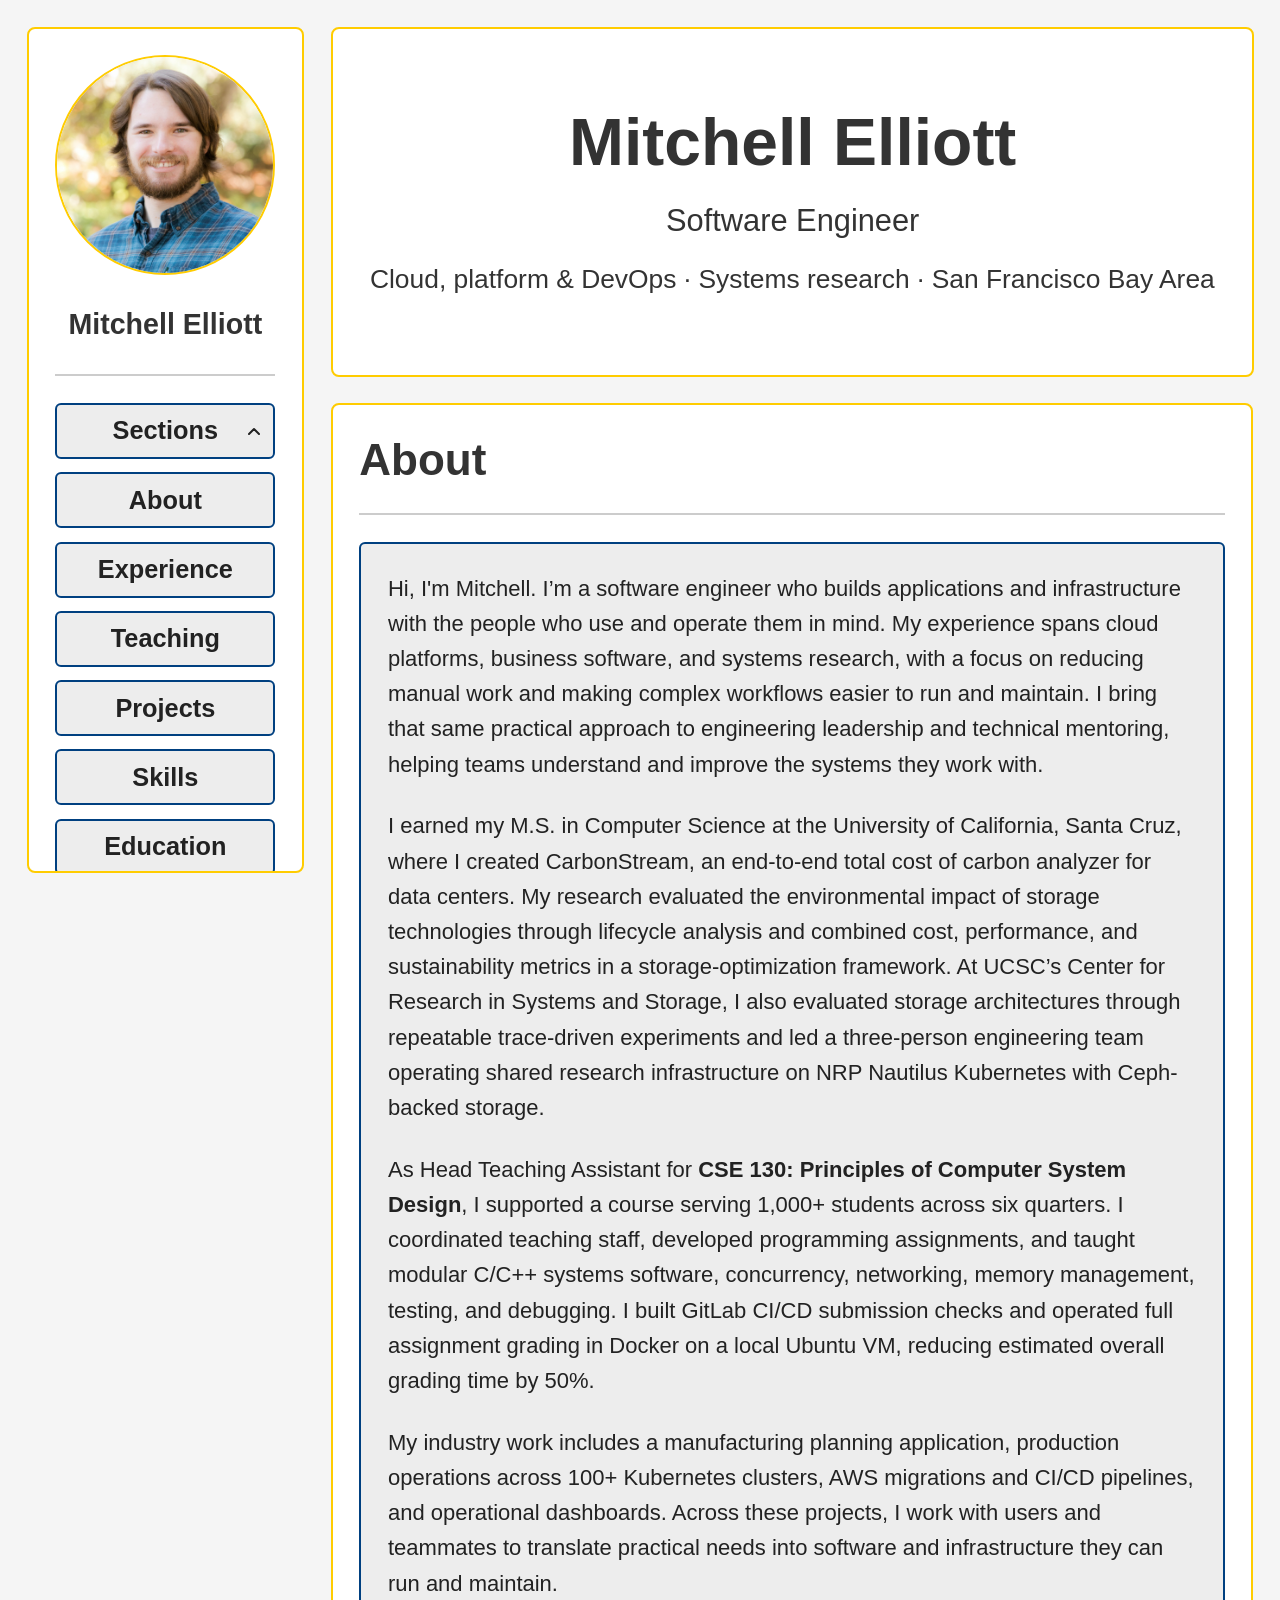
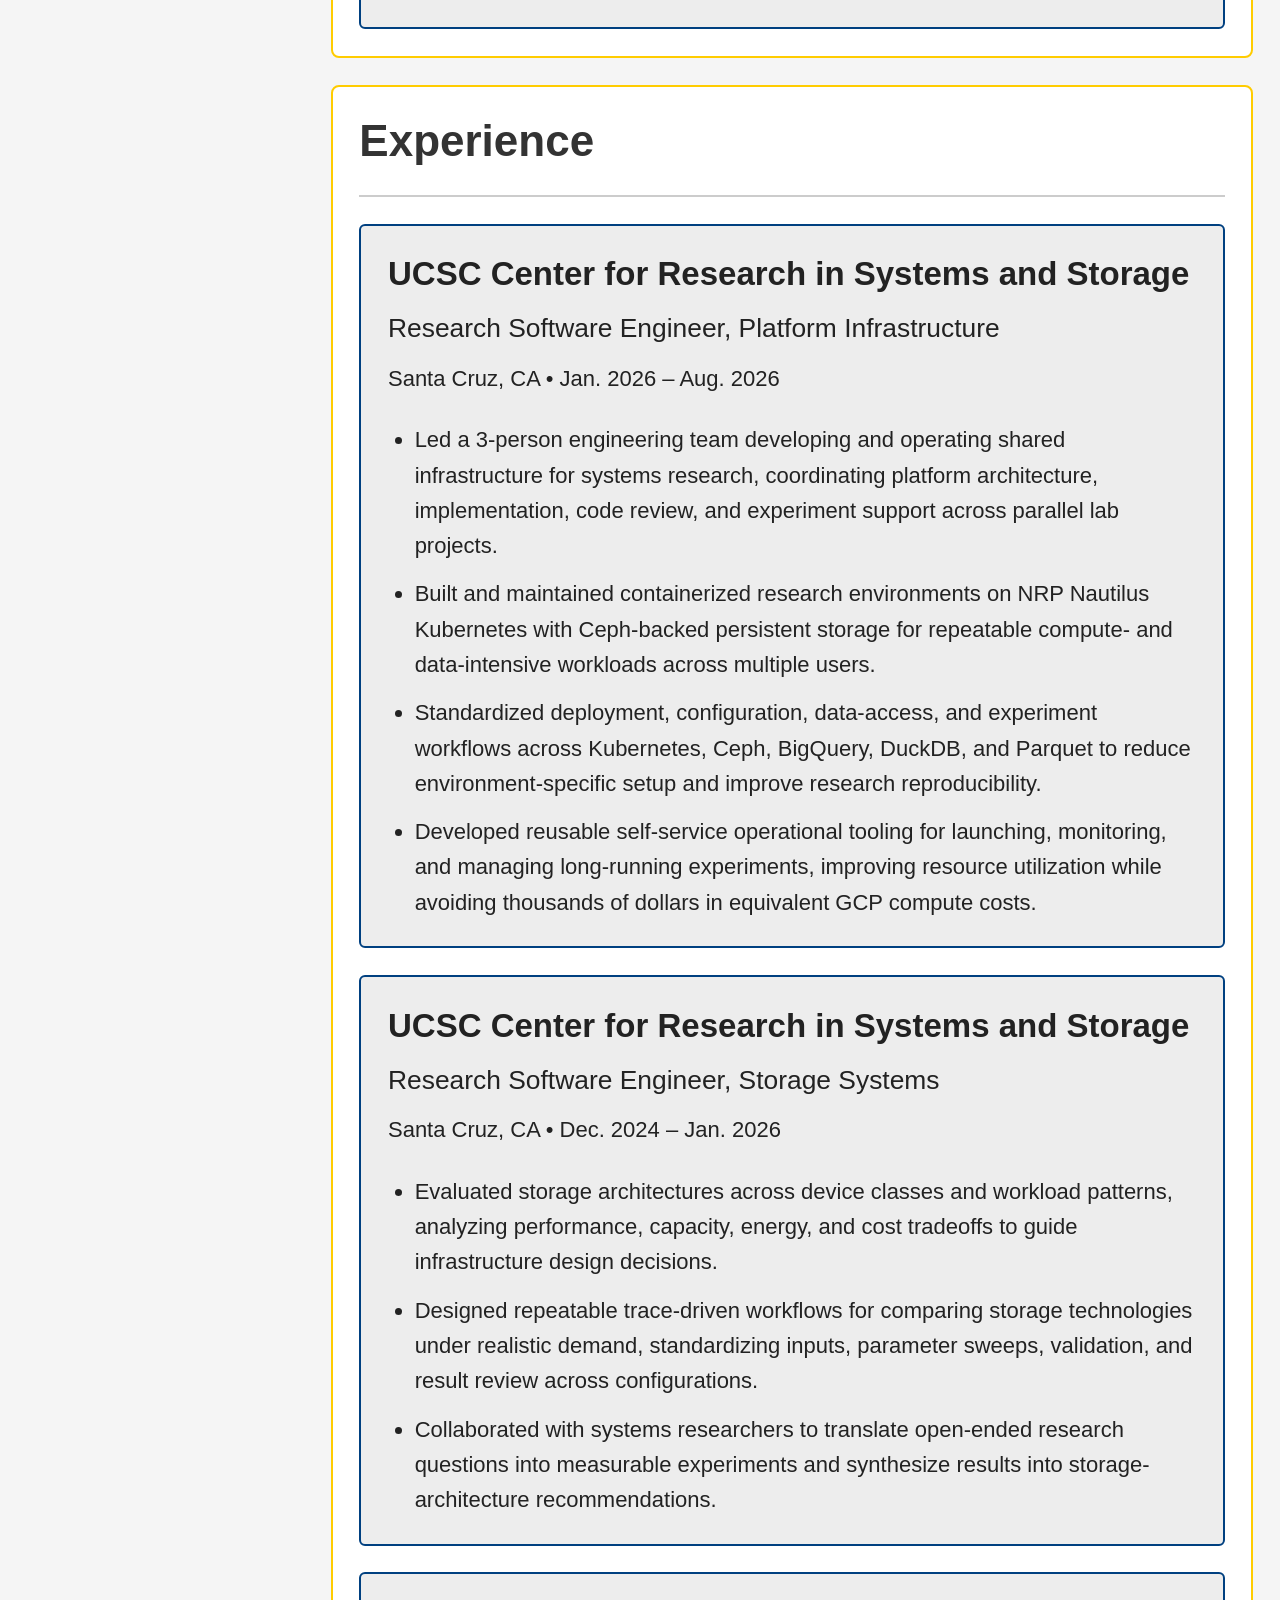
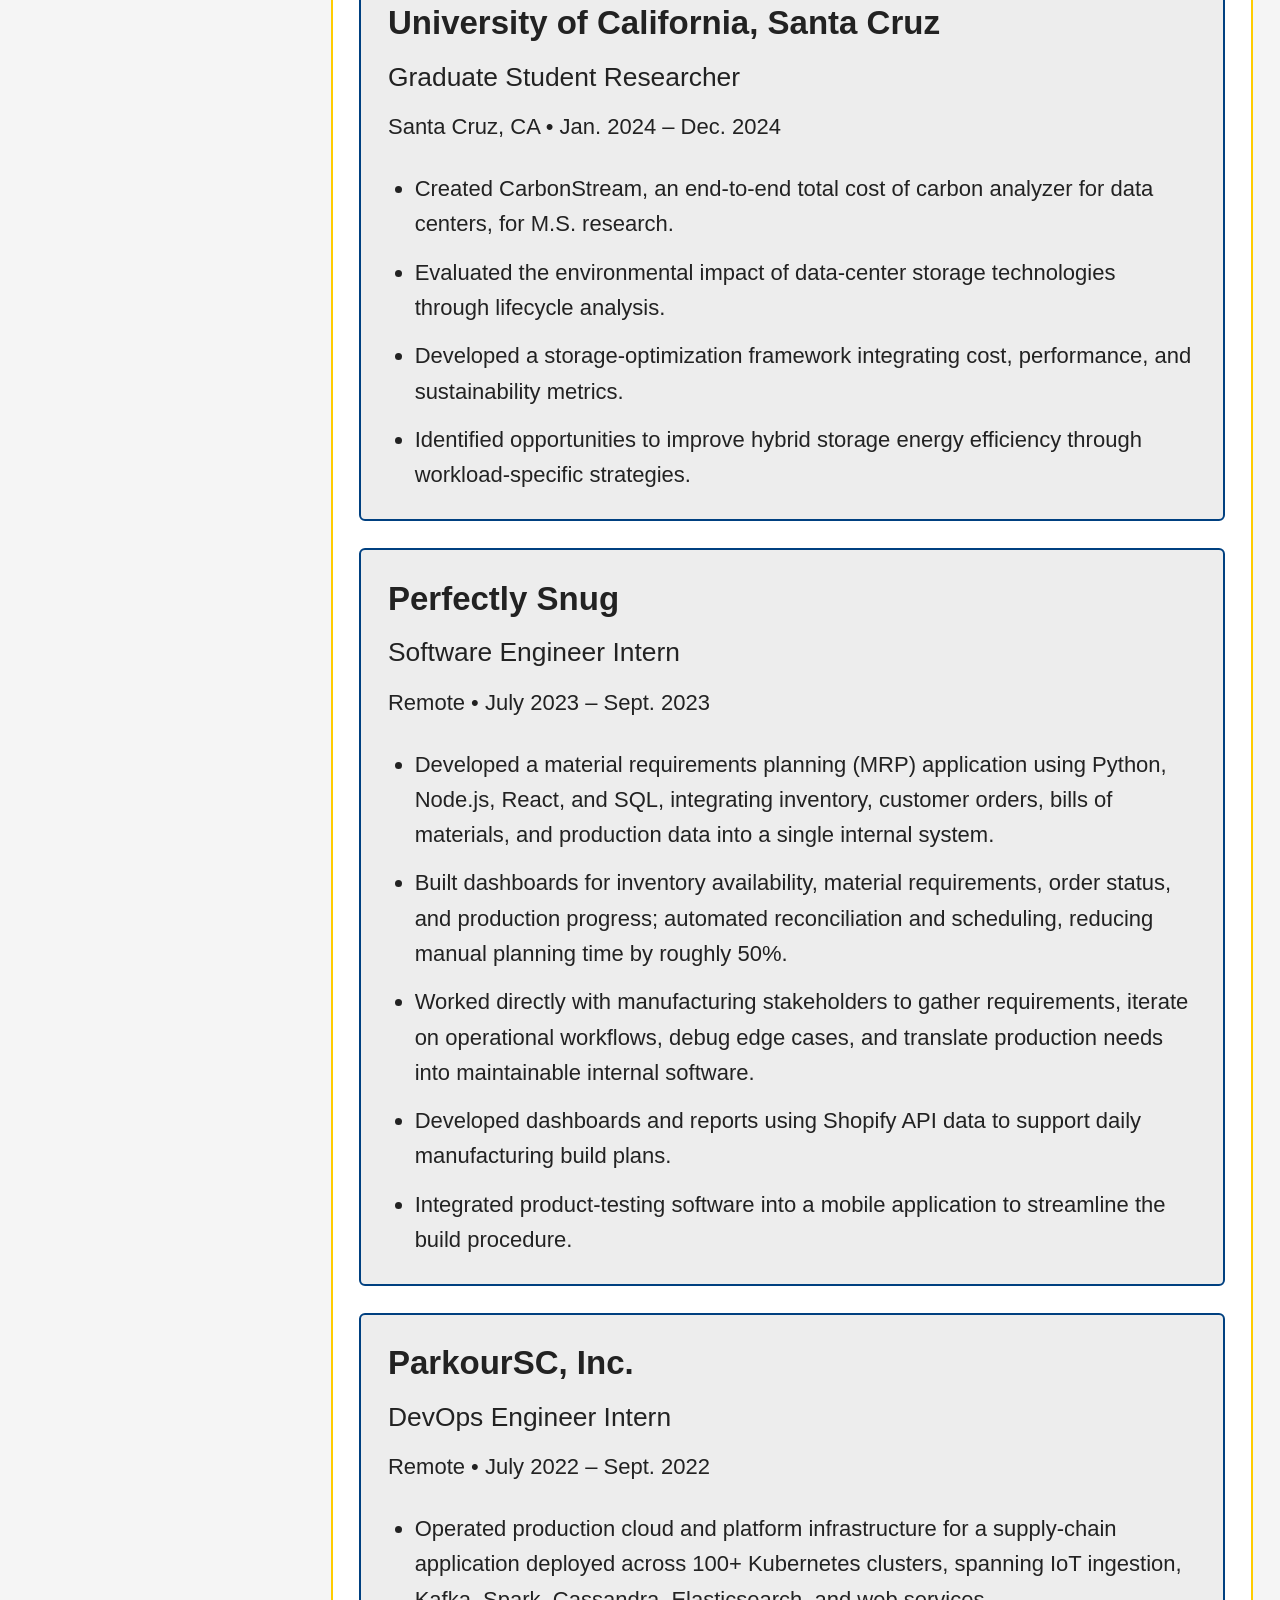
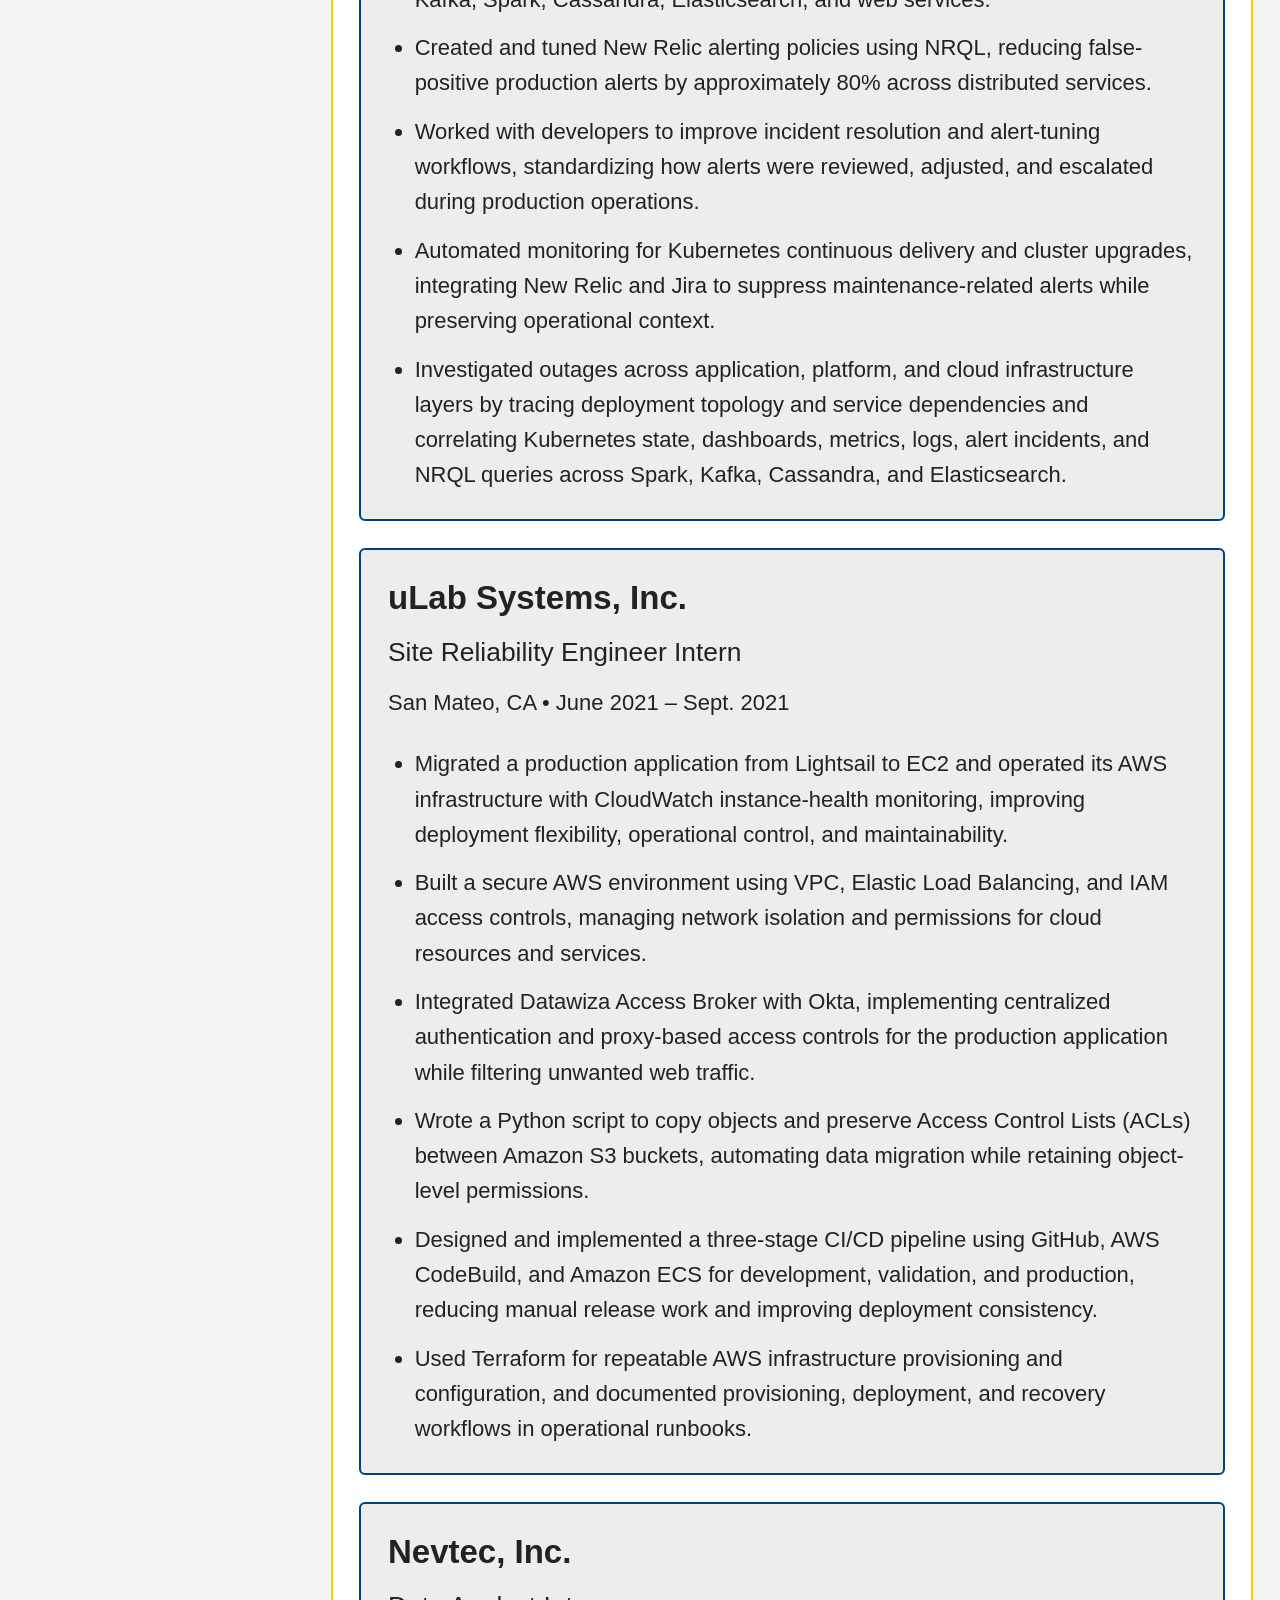
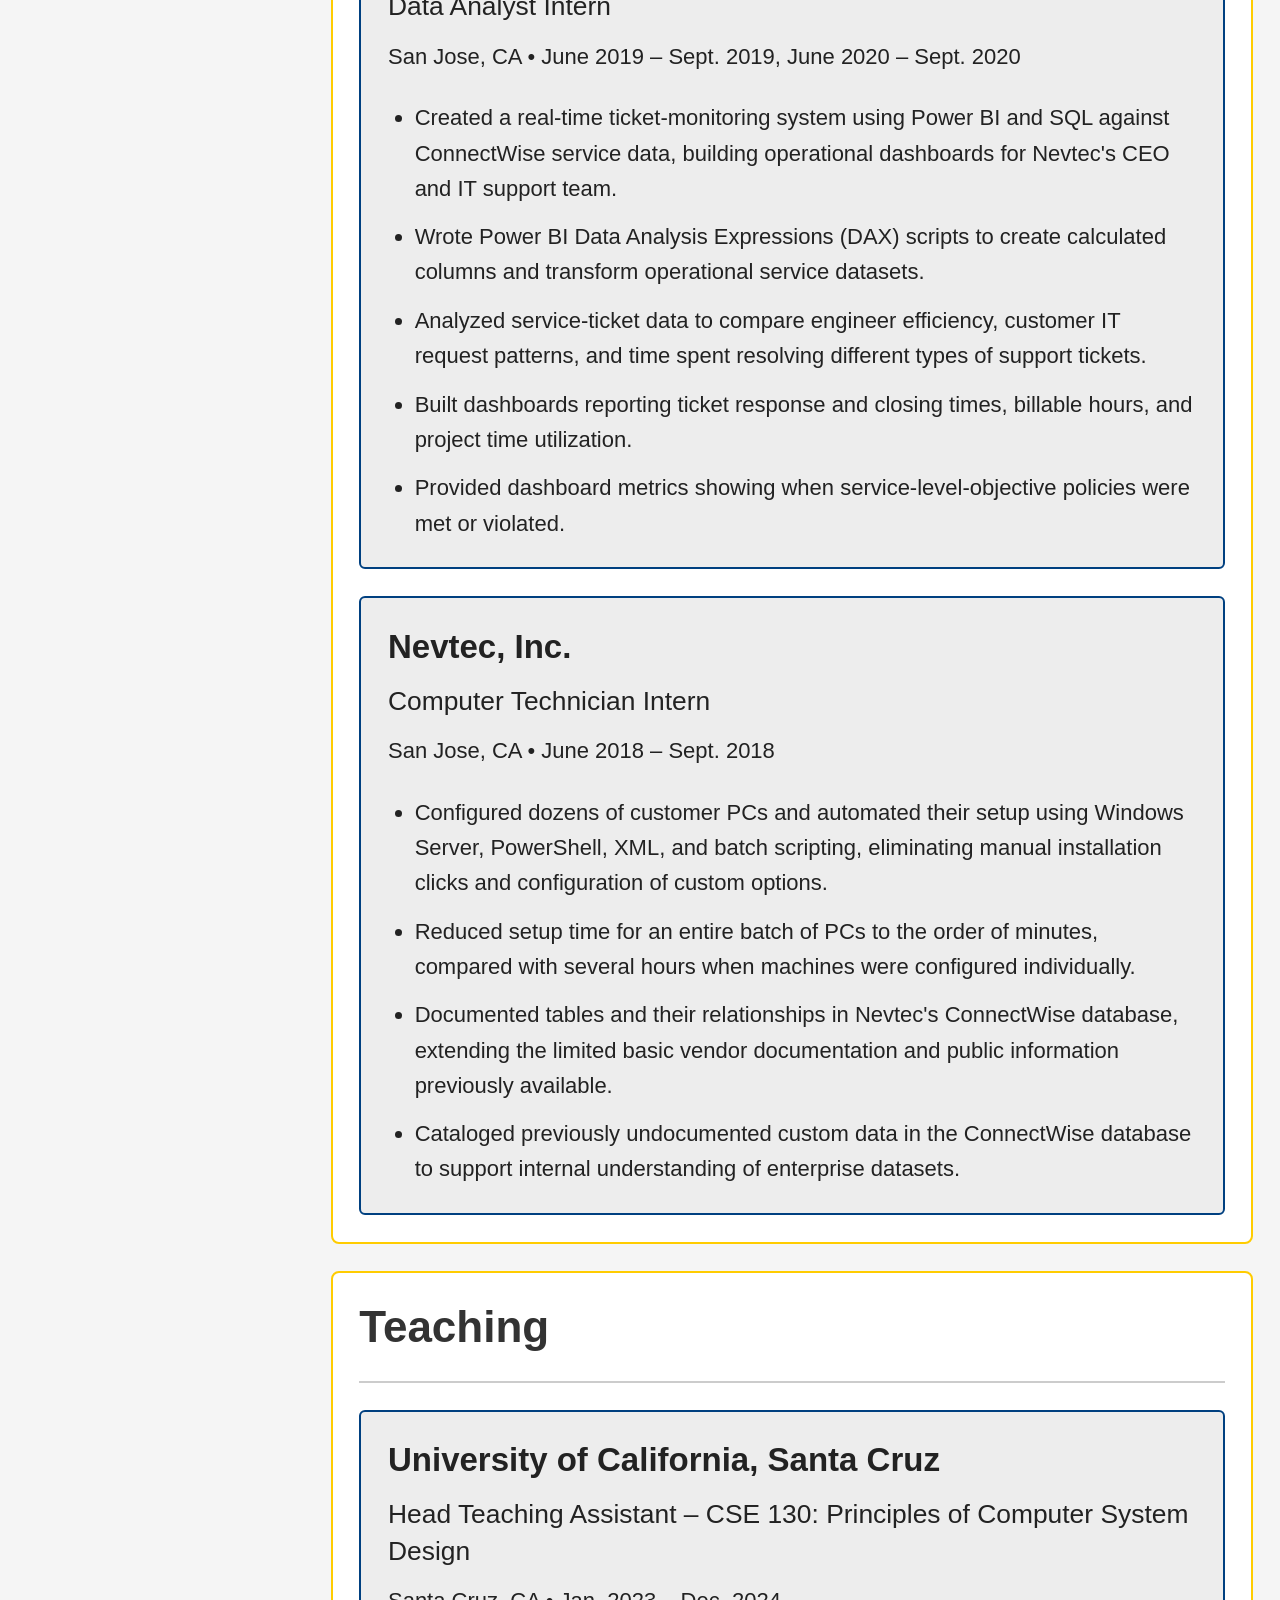
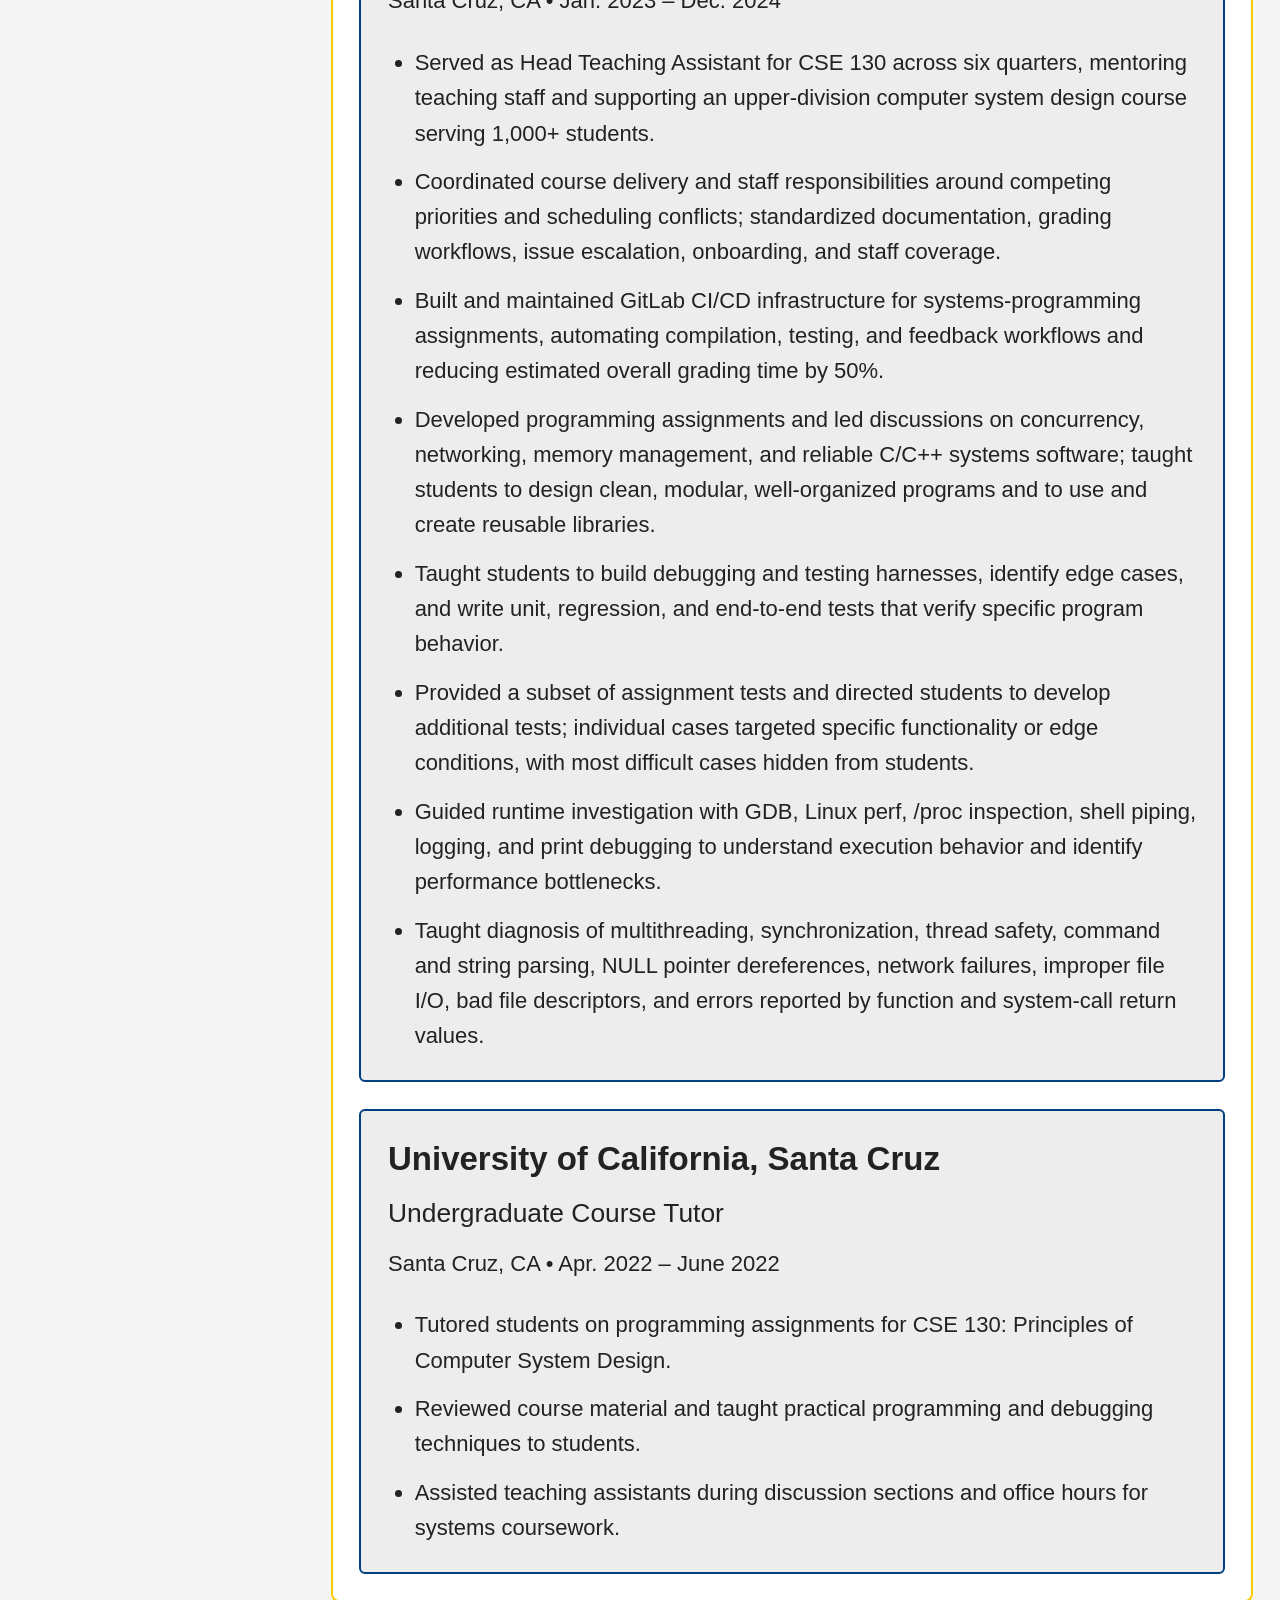
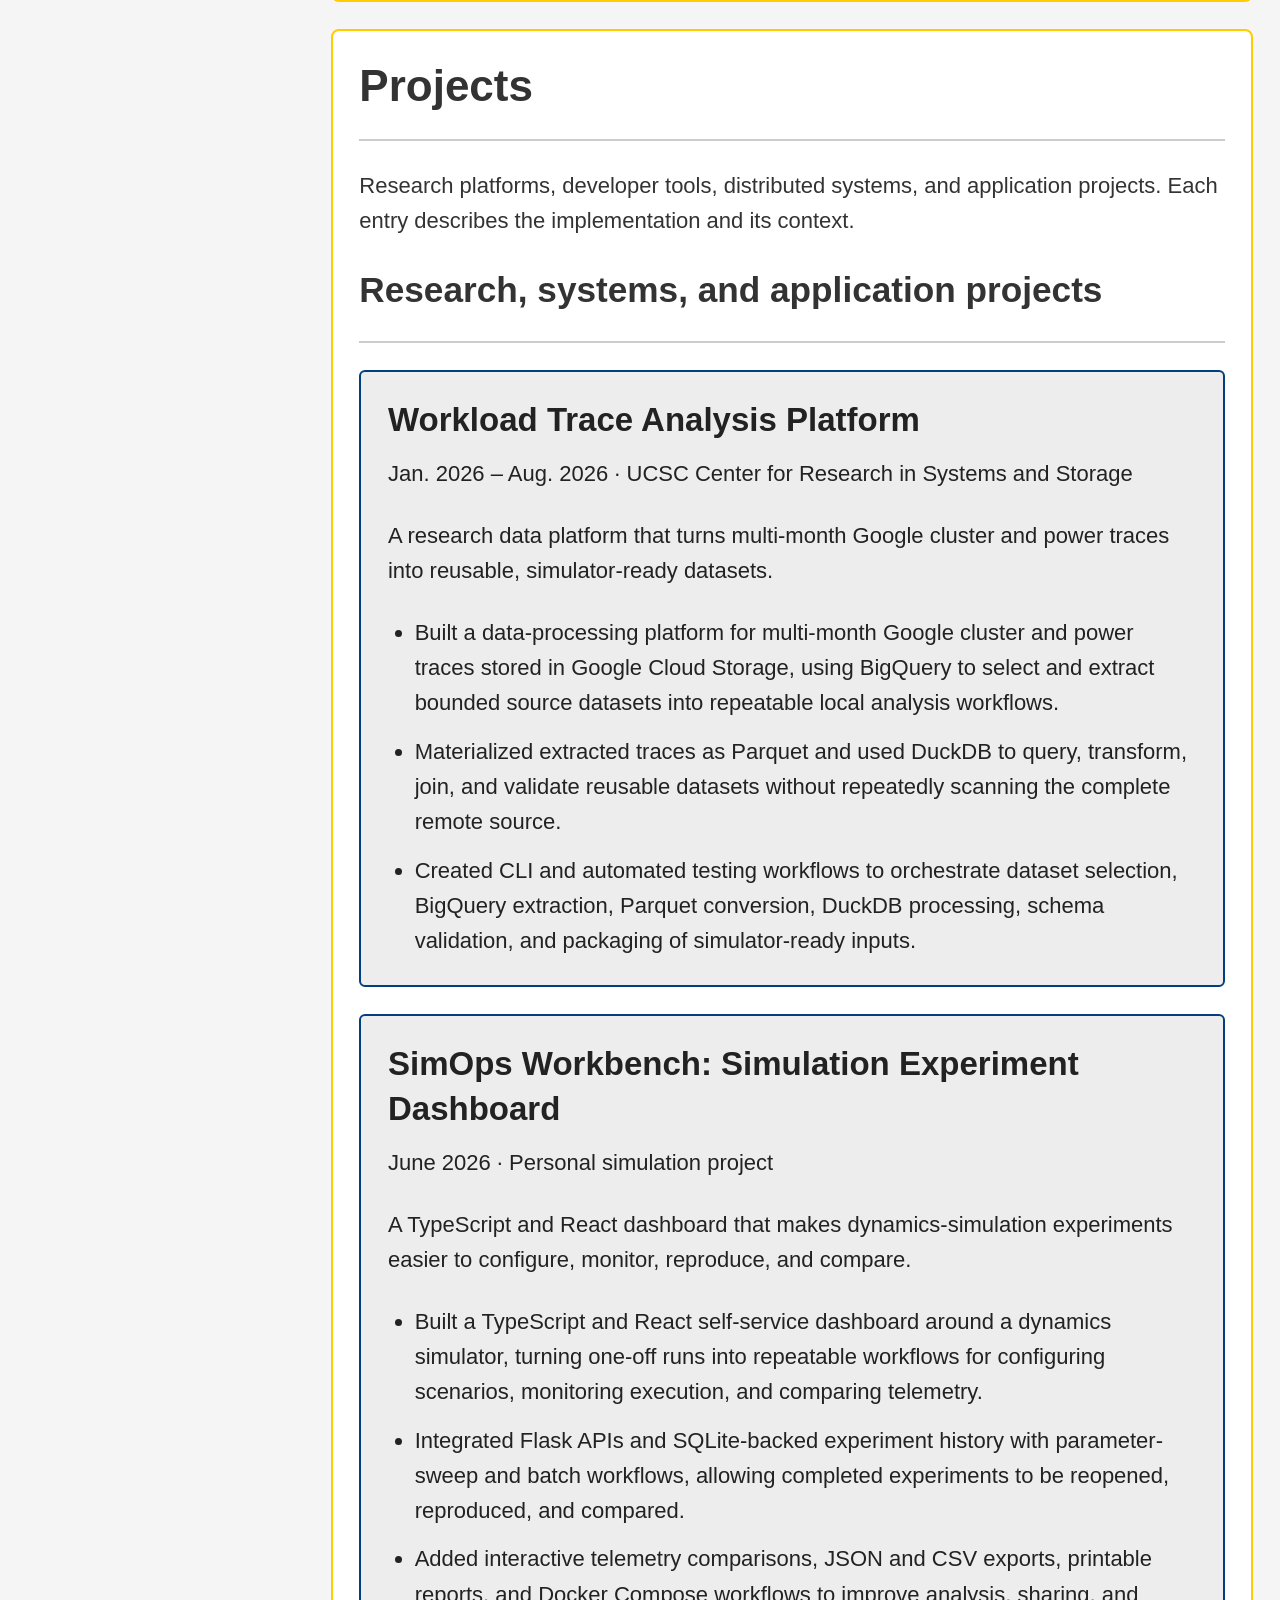
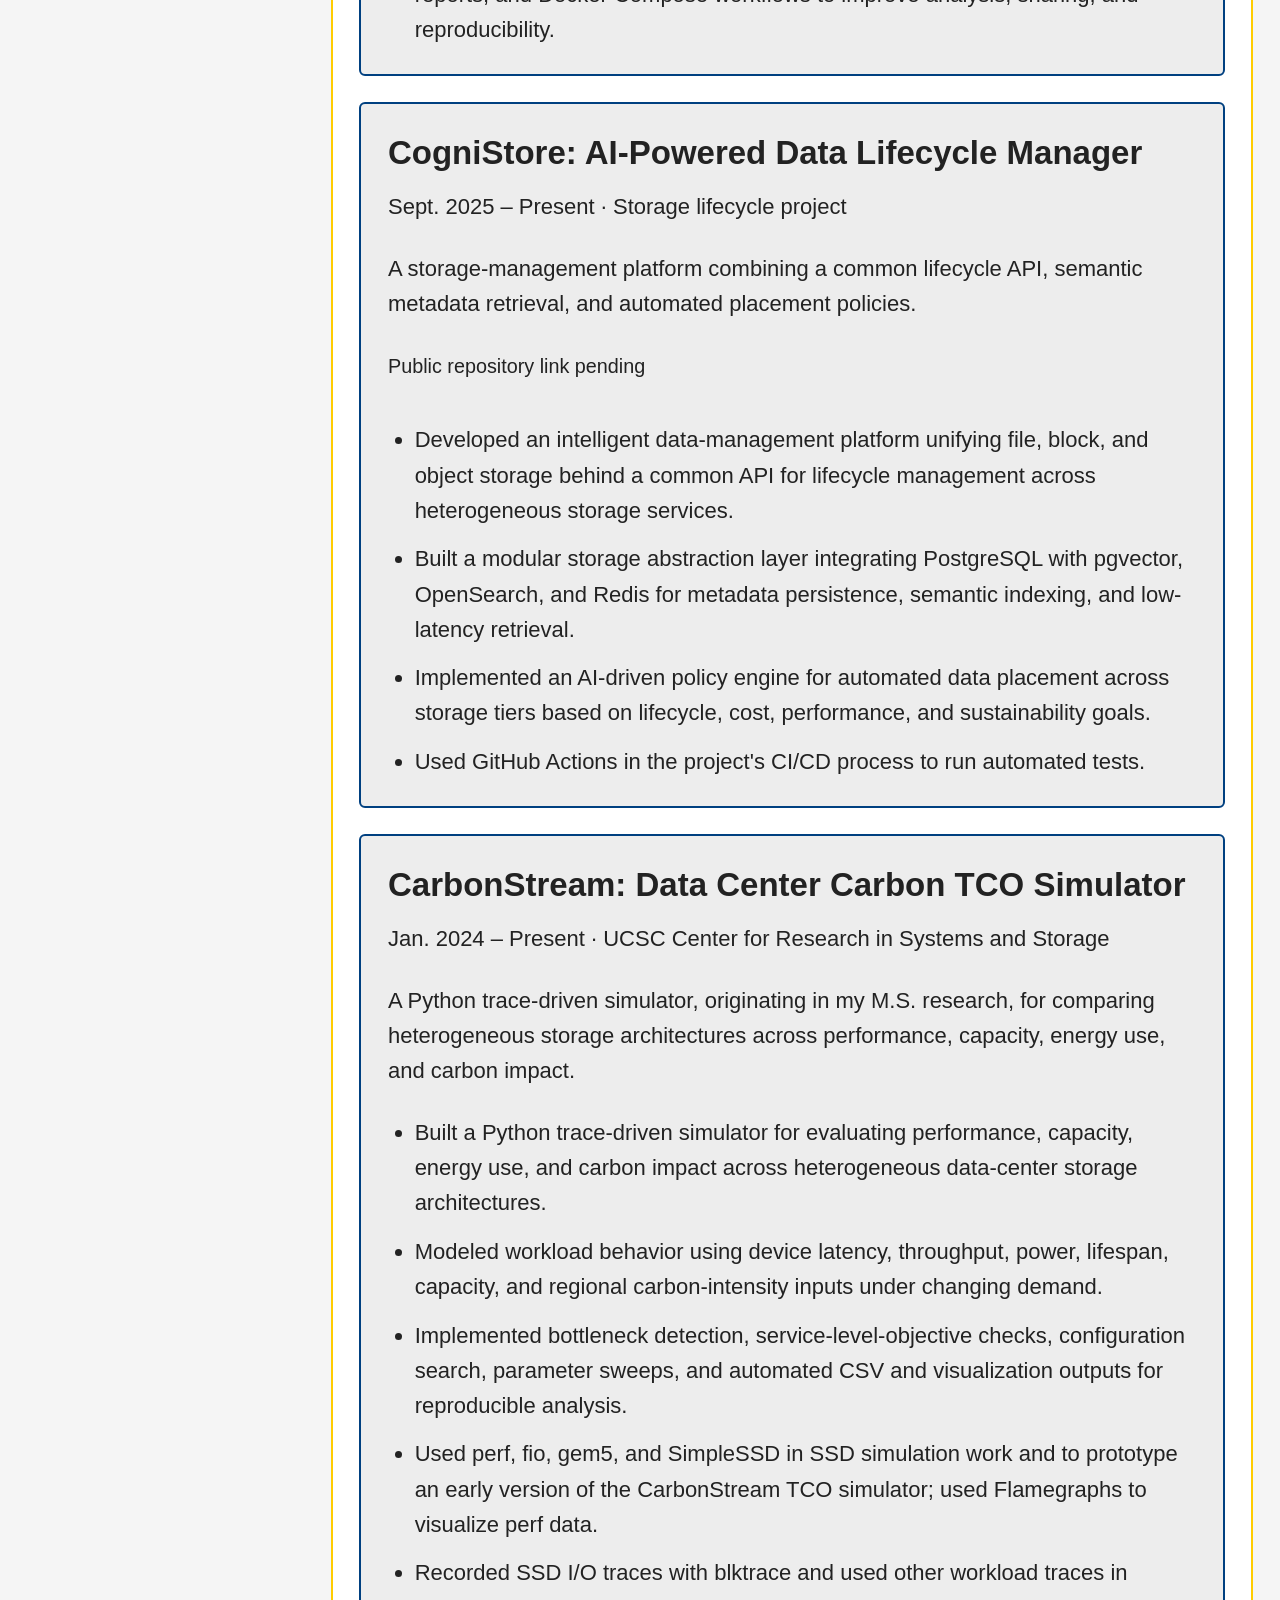
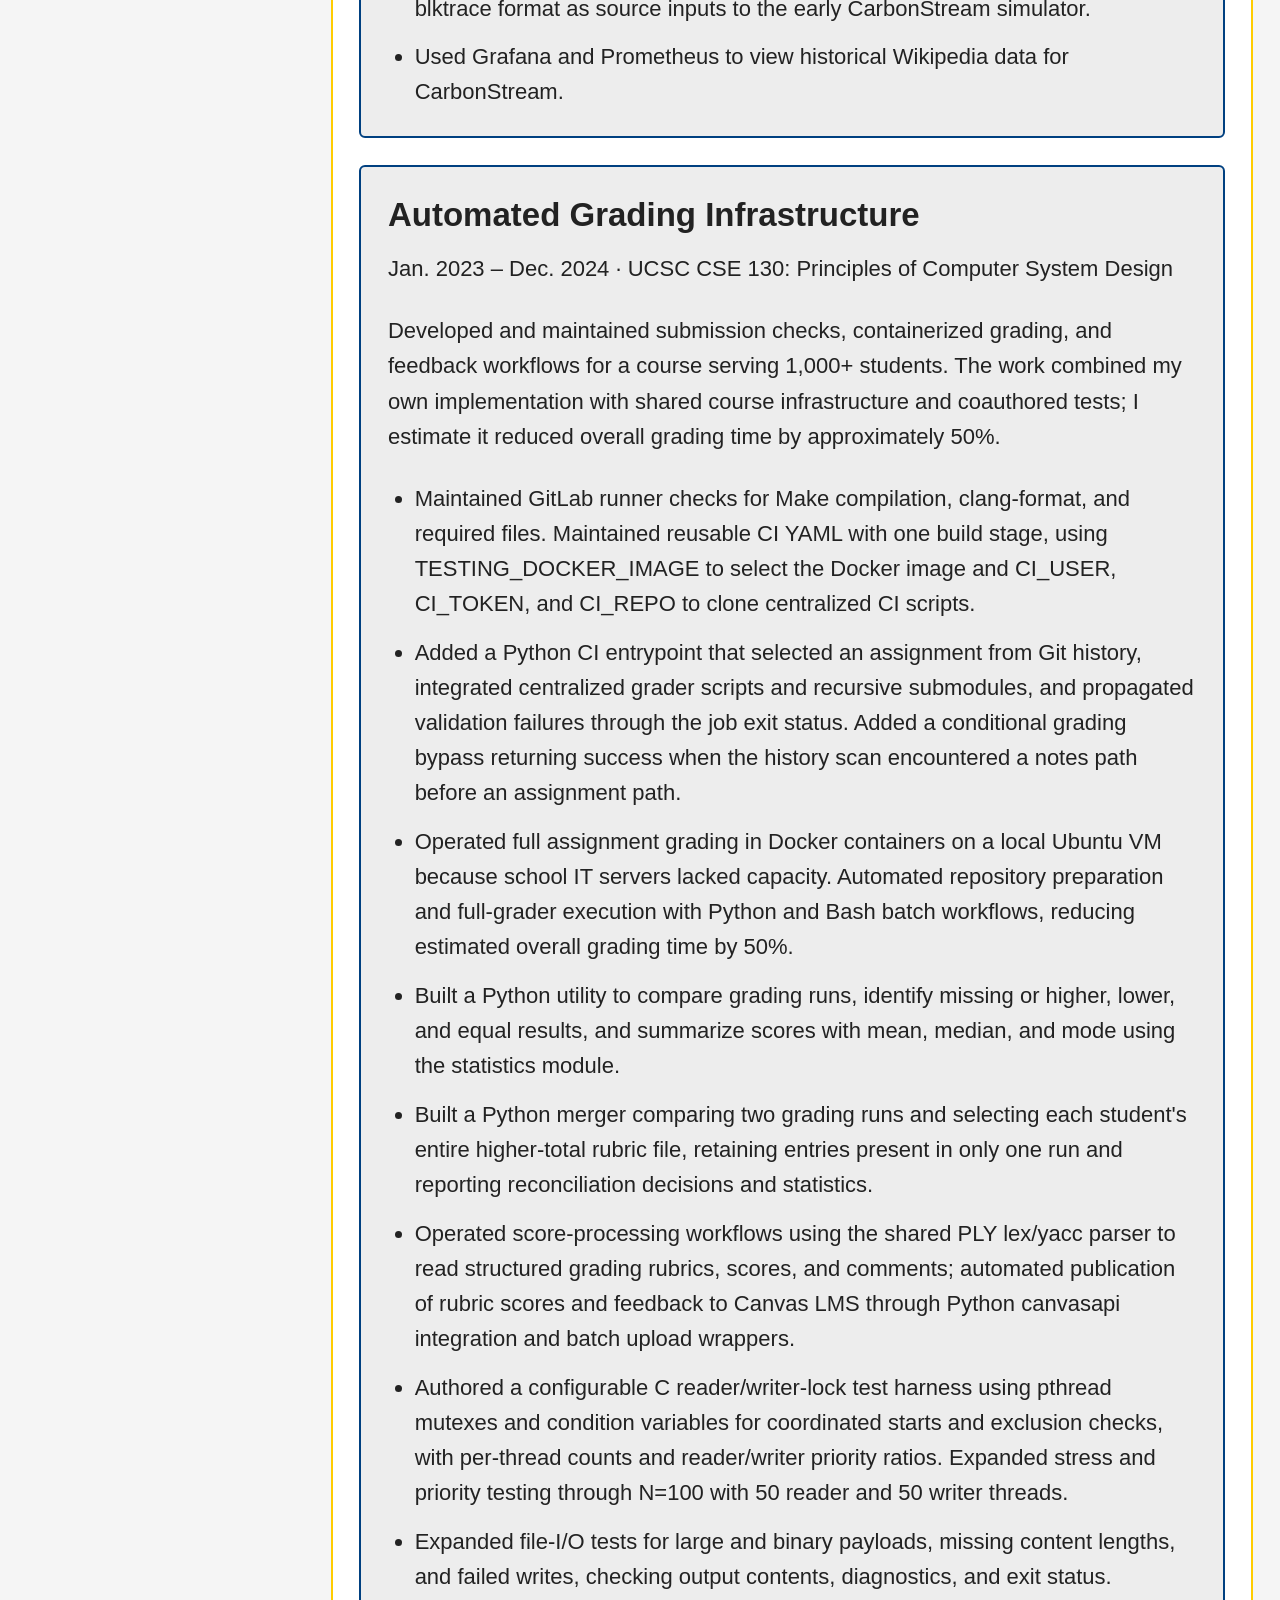
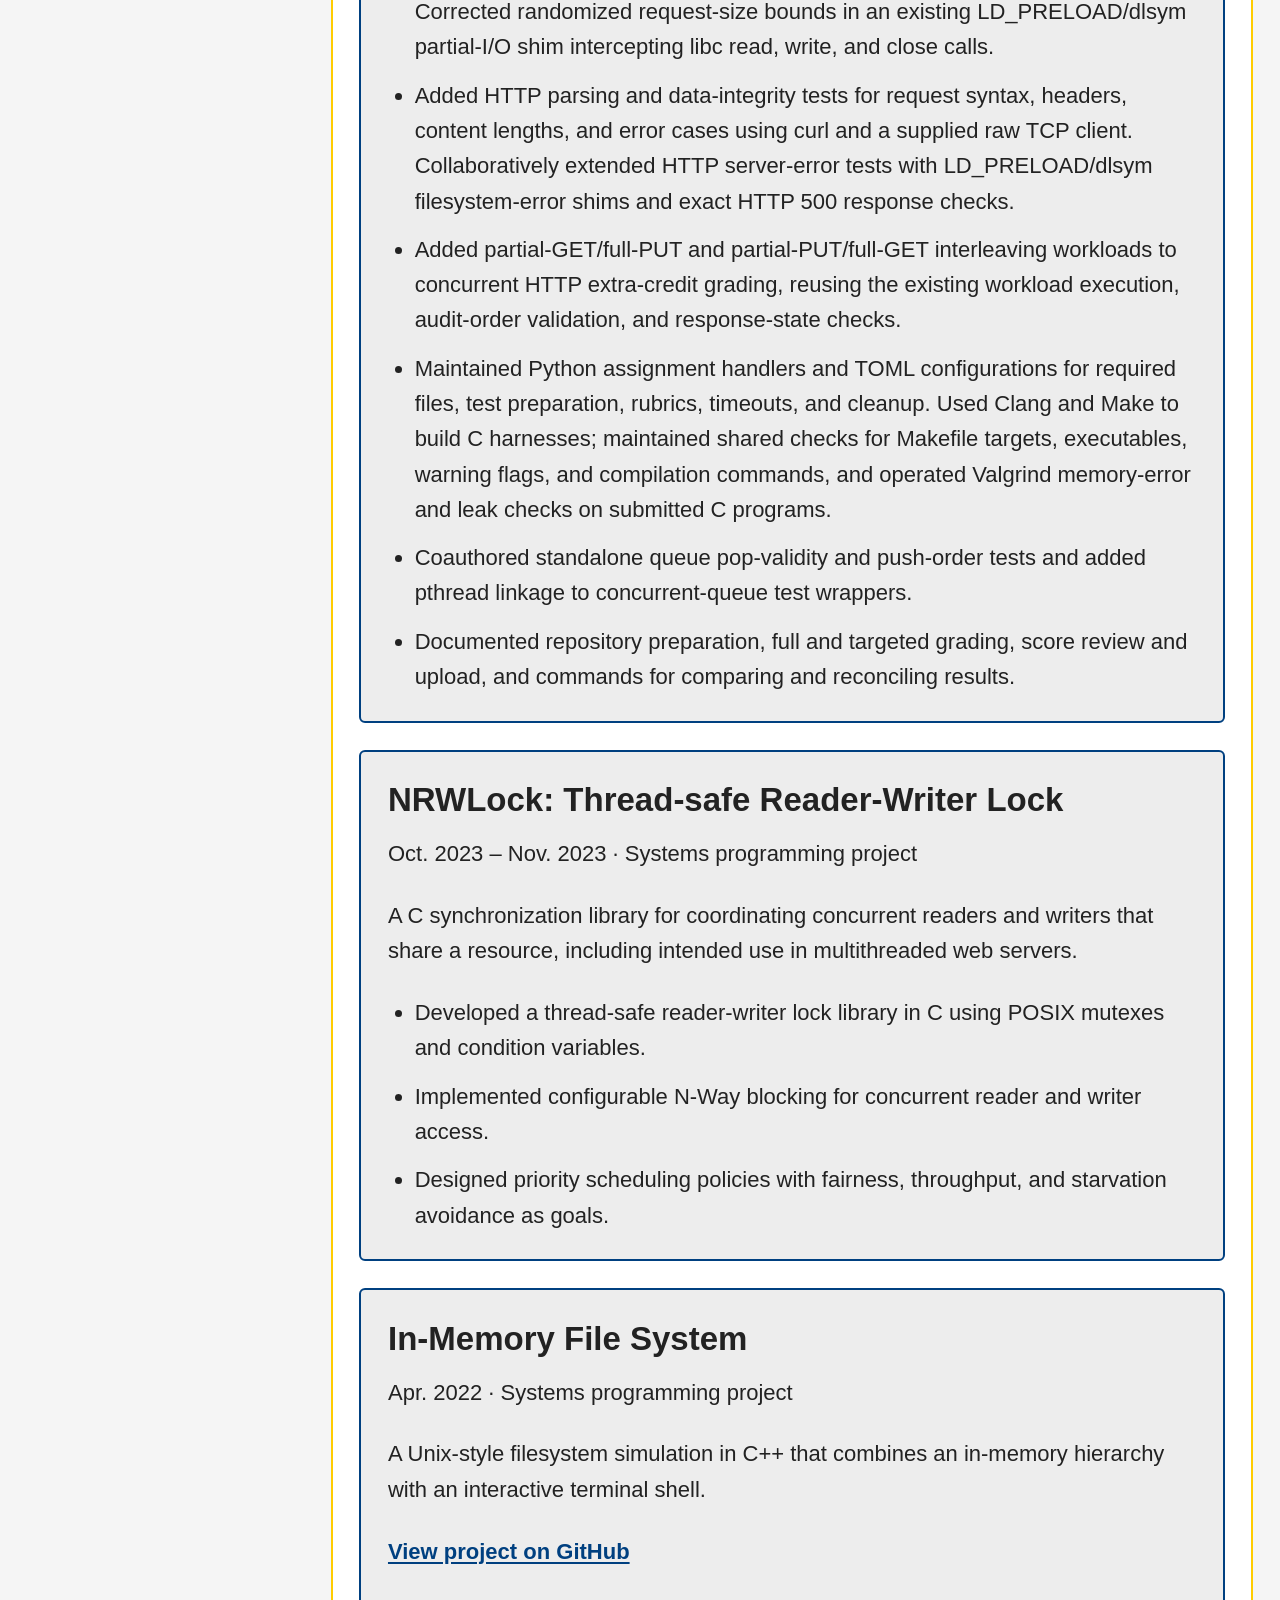
==== commit 2438d6d4: "feat: refresh portfolio content and refine review layout" ====
--- a/review/proposed-layout.html
+++ b/review/proposed-layout.html
@@ -6,167 +6,13 @@
   <meta name="robots" content="noindex, nofollow">
   <meta name="description" content="Mitchell Elliott's local portfolio proposal: cloud, platform, DevOps, and systems research.">
   <title>Mitchell Elliott — Revised portfolio proposal</title>
-  <script>
-    try {
-      const saved = localStorage.getItem('portfolioReviewTheme') || localStorage.getItem('portfolioTheme');
-      if (['light', 'dark', 'system'].includes(saved)) document.documentElement.dataset.theme = saved;
-    } catch (_) { /* CSS follows the system preference when storage is unavailable. */ }
-  </script>
-  <style>
-    :root {
-      color-scheme: light;
-      --layout-gap: 20pt;
-      --compact-gap: 10pt;
-      --sidebar-width: calc(10rem + 2 * var(--layout-gap) + 2 * var(--box-border-width));
-      --sidebar-gutter: var(--layout-gap);
-      --sidebar-space: calc(var(--sidebar-width) + var(--sidebar-gutter));
-      --blue: #004080;
-      --gold: #ffcc00;
-      --box-border-width: 2px;
-      --sidebar-control-font-size: 1.15rem;
-      --sidebar-control-height: calc(1.15rem + 2 * var(--compact-gap) + 2 * var(--box-border-width));
-      --background: #f5f5f5;
-      --section: #fff;
-      --entry: #ededed;
-      --control-background: var(--entry);
-      --control-text: var(--entry-text);
-      --control-hover: #dedede;
-      --text: #333;
-      --entry-text: #222;
-      --link: var(--blue);
-      --rule: #ccc;
-      --chip: var(--gold);
-      --chip-text: var(--blue);
-      --chip-border: var(--blue);
-    }
-    @media (prefers-color-scheme: dark) {
-      :root:not([data-theme="light"]) {
-        color-scheme: dark;
-        --background: #181818; --section: #181818; --entry: #232323;
-        --control-text: #fff; --control-hover: #353535;
-        --text: #eee; --entry-text: #f8f8f8; --link: var(--gold);
-        --rule: #666; --chip: var(--blue); --chip-text: var(--gold);
-      }
-    }
-    :root[data-theme="dark"] {
-      color-scheme: dark;
-      --background: #181818; --section: #181818; --entry: #232323;
-      --control-text: #fff; --control-hover: #353535;
-      --text: #eee; --entry-text: #f8f8f8; --link: var(--gold);
-      --rule: #666; --chip: var(--blue); --chip-text: var(--gold);
-    }
-    * { box-sizing: border-box; }
-    html { font-size: 137.5%; scroll-padding-top: var(--layout-gap); }
-    body { margin: 0; font: 1rem/1.6 Arial, sans-serif; color: var(--text); background: var(--background); }
-    a { color: var(--link); text-underline-offset: 3px; }
-    a:hover { text-decoration-thickness: 2px; }
-    :focus-visible { outline: 3px solid var(--link); outline-offset: 4px; }
-    .skip-link { position: absolute; top: var(--compact-gap); left: var(--compact-gap); z-index: 20; padding: var(--compact-gap); color: var(--blue); background: var(--gold); transform: translateY(-200%); }
-    .skip-link:focus { transform: none; }
-    .site-header { display: flex; flex-direction: column; justify-content: center; min-height: var(--header-height, 0px); margin: var(--layout-gap) var(--layout-gap) 0 calc(var(--sidebar-space) + var(--layout-gap)); padding: var(--layout-gap); border: var(--box-border-width) solid var(--gold); border-radius: 8px; text-align: center; background: var(--section); color: var(--text); container-type: inline-size; }
-    .mobile-portrait { display: none; }
-    .header-copy { min-width: 0; container-type: inline-size; }
-    .site-header h1 { margin: 0; font-size: min(3rem, 14cqi); line-height: 1.2; white-space: nowrap; }
-    .site-header p { margin: var(--compact-gap) 0 0; font-size: 1.4rem; }
-    .site-header .focus { font-size: 1.2rem; }
-    .sidebar { position: fixed; inset: var(--sidebar-gutter) auto var(--sidebar-gutter) var(--sidebar-gutter); z-index: 10; width: var(--sidebar-width); border: var(--box-border-width) solid var(--gold); border-radius: 8px; overflow-y: auto; overscroll-behavior: contain; padding: var(--layout-gap); padding-right: max(0px, calc(var(--layout-gap) - var(--sidebar-scrollbar-width, 0px))); background: var(--section); color: var(--text); scrollbar-width: thin; font-size: 1.15rem; }
-    .identity { display: flex; flex-direction: column; min-height: var(--identity-height, 0px); text-align: center; margin-bottom: var(--layout-gap); padding-bottom: var(--layout-gap); border-bottom: 1px solid var(--rule); }
-    .identity img { display: block; width: 100%; height: auto; aspect-ratio: 1; margin: 0 auto var(--layout-gap); object-fit: cover; border-radius: 50%; border: var(--box-border-width) solid var(--gold); }
-    .identity span { font-size: 1.3rem; font-weight: bold; white-space: nowrap; text-box: trim-both cap alphabetic; }
-    .sidebar ul { list-style: none; margin: 0; padding: 0; }
-    .sidebar nav ul { display: flex; flex-direction: column; gap: var(--compact-gap); padding-top: var(--compact-gap); }
-    .sidebar nav a, .downloads a, .section-menu > summary, .theme-control select { font-family: inherit; font-size: var(--sidebar-control-font-size); font-weight: 700; line-height: 1; }
-    .sidebar nav a, .downloads a { display: flex; align-items: center; justify-content: center; min-height: var(--sidebar-control-height); padding: var(--compact-gap); border: var(--box-border-width) solid var(--blue); border-radius: 6px; background: var(--control-background); text-align: center; font-weight: bold; }
-    .sidebar nav a span, .downloads a span, .section-menu > summary span { text-box: trim-both cap alphabetic; }
-    .section-menu > summary { position: relative; display: flex; align-items: center; justify-content: center; min-height: var(--sidebar-control-height); gap: var(--compact-gap); padding: var(--compact-gap) calc(var(--compact-gap) + 12px); border: var(--box-border-width) solid var(--blue); border-radius: 6px; background: var(--control-background); color: var(--control-text); list-style: none; cursor: pointer; }
-    .section-menu > summary::-webkit-details-marker { display: none; }
-    .dropdown-arrow { position: absolute; top: 50%; right: var(--compact-gap); width: 12px; height: 8px; transform: translateY(-50%); pointer-events: none; fill: none; stroke: currentColor; stroke-width: 2; stroke-linecap: round; stroke-linejoin: round; }
-    .section-menu[open] > summary .dropdown-arrow { transform: translateY(-50%) rotate(180deg); }
-    .sidebar a { color: var(--control-text); text-decoration: none; }
-    .sidebar a:hover { text-decoration: none; }
-    .sidebar nav a:is(:hover, :focus-visible), .downloads a:is(:hover, :focus-visible), .section-menu > summary:is(:hover, :focus-visible), .theme-control select:is(:hover, :focus-visible) { background: var(--control-hover); }
-    .downloads { display: flex; flex-direction: column; gap: var(--compact-gap); margin-top: var(--layout-gap); padding-top: var(--layout-gap); border-top: 1px solid var(--rule); }
-    .downloads a { gap: var(--compact-gap); }
-    .download-icon { width: 1em; height: 1em; flex-shrink: 0; fill: none; stroke: currentColor; stroke-width: 2; stroke-linecap: round; stroke-linejoin: round; }
-    .theme-control { margin: var(--layout-gap) 0 0; padding-top: var(--layout-gap); border-top: 1px solid var(--rule); }
-    .theme-control[hidden] { display: none; }
-    .theme-control label { display: block; margin-bottom: var(--compact-gap); font-size: 1rem; text-box: trim-start cap alphabetic; }
-    .theme-select { position: relative; min-width: 0; color: var(--control-text); }
-    .theme-select .dropdown-arrow { right: calc(var(--compact-gap) + var(--box-border-width)); }
-    .theme-control select { appearance: none; -webkit-appearance: none; display: block; width: 100%; height: var(--sidebar-control-height); padding: var(--compact-gap) calc(var(--compact-gap) + 12px); border: var(--box-border-width) solid var(--blue); border-radius: 6px; background: var(--control-background); color: var(--control-text); text-align: center; text-align-last: center; cursor: pointer; }
-    .container { margin-left: var(--sidebar-space); padding: var(--layout-gap); min-width: 0; }
-    section { margin-bottom: var(--layout-gap); padding: var(--layout-gap); border: var(--box-border-width) solid var(--gold); border-radius: 8px; background: var(--section); }
-    section:last-child { margin-bottom: 0; }
-    section > p { margin: 0 0 var(--layout-gap); }
-    /* Trim font leading so the visible heading, rather than its line box, gets the shared gap. */
-    section h2 { margin: 0 0 var(--layout-gap); padding-bottom: var(--layout-gap); border-bottom: 2px solid var(--rule); font-size: 2rem; line-height: 1.25; text-box: trim-both cap alphabetic; }
-    section h3 { margin: 0 0 var(--compact-gap); font-size: 1.333333rem; line-height: 1.4; }
-    .project-group-heading { margin: var(--layout-gap) 0 var(--layout-gap); padding-bottom: var(--layout-gap); border-bottom: 2px solid var(--rule); font-size: 1.6rem; text-box: trim-both cap alphabetic; }
-    .section-item h4 { margin: 0 0 var(--compact-gap); font-size: 1.333333rem; line-height: 1.4; }
-    .section-list, .education-list { display: flex; flex-direction: column; gap: var(--layout-gap); }
-    .section-item, .education-item { padding: var(--layout-gap); border: var(--box-border-width) solid var(--blue); border-radius: 6px; color: var(--entry-text); background: var(--entry); overflow-wrap: anywhere; text-box: trim-both cap alphabetic; }
-    .section-item p { margin: 0 0 var(--layout-gap); }
-    .section-item p:last-child { margin-bottom: 0; }
-    .section-item ul, .education-item ul { margin: var(--compact-gap) 0 0; padding-left: var(--layout-gap); }
-    .section-item li, .education-item li { margin-bottom: var(--compact-gap); }
-    .section-item li:last-child, .education-item li:last-child { margin-bottom: 0; }
-    .section-item a { font-weight: bold; }
-    .skills-inline { display: flex; flex-wrap: wrap; gap: var(--compact-gap); margin-top: var(--compact-gap); }
-    .skills-inline span { min-width: 0; max-width: 100%; padding: var(--compact-gap); border: var(--box-border-width) solid var(--chip-border); border-radius: 6px; background: var(--chip); color: var(--chip-text); font-weight: 500; text-box: trim-both cap alphabetic; }
-    .contact-links { display: flex; flex-wrap: wrap; align-items: center; gap: var(--layout-gap); }
-    .contact-links > span { text-box: trim-both cap alphabetic; }
-    .project-link-note { display: inline-block; font-size: .9rem; }
-    .footer { margin: var(--layout-gap) 0 0; color: var(--text); text-align: center; }
-    .footer p { margin: 0; }
-    @media (max-width: 50em) {
-      html { scroll-padding-top: 0; }
-      .site-header, .container { margin-left: 0; }
-      .site-header { display: grid; min-height: 0; grid-template-columns: 96px minmax(0, 1fr); align-items: center; gap: var(--compact-gap); margin: var(--compact-gap) var(--compact-gap) 0; padding: var(--layout-gap); text-align: left; }
-      .mobile-portrait { display: block; width: 96px; height: 96px; object-fit: cover; border: var(--box-border-width) solid var(--gold); border-radius: 50%; }
-      .site-header h1 { font-size: min(2rem, 14cqi); }
-      .site-header p { margin-top: var(--compact-gap); font-size: 1.05rem; line-height: 1.4; }
-      .site-header .focus { grid-column: 1 / -1; margin: 0; font-size: .9rem; line-height: 1.5; }
-      .sidebar { --sidebar-control-font-size: .9rem; position: static; width: auto; margin: var(--compact-gap) var(--compact-gap) 0; padding: var(--layout-gap); overflow: visible; font-size: 1rem; }
-      .sidebar .identity { display: none; }
-      .sidebar nav ul { display: grid; grid-template-columns: repeat(2, minmax(0, 1fr)); gap: var(--compact-gap); padding-top: var(--compact-gap); }
-      .sidebar nav li { min-width: 0; }
-      .sidebar nav li:last-child { grid-column: 1 / -1; }
-      .sidebar-tools { display: flex; flex-wrap: wrap; align-items: center; gap: var(--layout-gap); margin-top: var(--layout-gap); padding-top: var(--layout-gap); border-top: 1px solid var(--rule); }
-      .downloads { flex-direction: row; flex-wrap: wrap; margin: 0; padding: 0; border: 0; gap: var(--compact-gap); }
-      .theme-control { display: flex; align-items: center; gap: var(--compact-gap); margin: 0; padding: 0 0 0 var(--layout-gap); border: 0; border-left: 1px solid var(--rule); }
-      .theme-control label { margin: 0; font-size: .85rem; text-box: normal; }
-      .theme-select { flex: 1; min-width: calc(6ch + 2 * var(--compact-gap) + 24px); }
-      .container { padding: var(--compact-gap); }
-      section h2 { font-size: 1.8rem; }
-    }
-    @media (max-width: 30em) {
-      section { padding: var(--compact-gap); }
-      .site-header { grid-template-columns: minmax(0, 1fr); gap: var(--compact-gap); padding: var(--layout-gap); text-align: center; }
-      .site-header h1 { font-size: min(1.65rem, 14cqi); }
-      .site-header p { font-size: 1rem; }
-      .site-header .focus { font-size: .85rem; line-height: 1.4; }
-      .mobile-portrait { justify-self: center; width: 80px; height: 80px; }
-      .theme-control { width: 100%; padding: var(--layout-gap) 0 0; border-left: 0; border-top: 1px solid var(--rule); }
-    }
-    @media (max-width: 23em) {
-      .sidebar nav ul { grid-template-columns: minmax(0, 1fr); }
-      .downloads { width: 100%; flex-direction: column; }
-      .section-item, .education-item { padding: var(--compact-gap); }
-    }
-    @media print {
-      :root { --box-border-width: 1px; }
-      .sidebar, .skip-link { display: none; }
-      .mobile-portrait { display: none; }
-      .site-header, .container { margin-left: 0; }
-      .site-header { min-height: 0; margin: 0 0 var(--layout-gap); background: #fff; color: #222; }
-      .container { padding: 0; }
-    }
-  </style>
+  <script src="assets/js/theme-init.js"></script>
+  <link rel="stylesheet" href="assets/css/proposed-layout.css?v=9ef3fe53">
 </head>
 <body>
   <a class="skip-link" href="#main">Skip to content</a>
   <header class="site-header">
-    <img class="mobile-portrait" src="../assets/images/picture.jpeg" alt="Mitchell Elliott" width="96" height="96">
+    <img class="mobile-portrait" src="../site/assets/images/picture.jpeg" alt="Mitchell Elliott" width="96" height="96">
     <div class="header-copy">
       <h1>Mitchell Elliott</h1>
       <p>Software Engineer</p>
@@ -174,38 +20,54 @@
     <p class="focus">Cloud, platform &amp; DevOps · Systems research · San Francisco Bay Area</p>
   </header>
   <aside class="sidebar" aria-label="Portfolio navigation and downloads">
-    <div class="identity">
-      <img src="../assets/images/picture.jpeg" alt="Mitchell Elliott" width="190" height="190">
-      <span>Mitchell Elliott</span>
-    </div>
-    <details class="section-menu" open>
-      <summary><span>Sections</span><svg class="dropdown-arrow" viewBox="0 0 12 8" aria-hidden="true" focusable="false"><path d="M1 1l5 5 5-5"/></svg></summary>
-      <nav aria-label="Sections">
-      <ul>
-        <li><a href="#about"><span>About</span></a></li>
-        <li><a href="#experience"><span>Experience</span></a></li>
-        <li><a href="#teaching"><span>Teaching</span></a></li>
-        <li><a href="#projects"><span>Projects</span></a></li>
-        <li><a href="#skills"><span>Skills</span></a></li>
-        <li><a href="#education"><span>Education</span></a></li>
-        <li><a href="#contact"><span>Contact</span></a></li>
-      </ul>
-      </nav>
-    </details>
-    <div class="sidebar-tools">
-      <div class="downloads">
-        <a href="../Mitchell_Elliott_Resume.pdf" target="_blank" rel="noopener"><svg class="download-icon" viewBox="0 0 24 24" width="24" height="24" aria-hidden="true" focusable="false"><path d="M12 3v12m-5-5 5 5 5-5M5 16v5h14v-5"/></svg><span>Resume</span></a>
-        <a href="../Mitchell_Elliott_CV.pdf" target="_blank" rel="noopener"><svg class="download-icon" viewBox="0 0 24 24" width="24" height="24" aria-hidden="true" focusable="false"><path d="M12 3v12m-5-5 5 5 5-5M5 16v5h14v-5"/></svg><span>CV</span></a>
-      </div>
-      <div class="theme-control" hidden>
-        <label for="theme">Theme</label>
-        <div class="theme-select">
-          <select id="theme">
-            <option value="system">System</option>
-            <option value="light">Light</option>
-            <option value="dark">Dark</option>
-          </select>
-          <svg class="dropdown-arrow" viewBox="0 0 12 8" aria-hidden="true" focusable="false"><path d="M1 1l5 5 5-5"/></svg>
+    <div class="sidebar-scroll">
+      <div class="sidebar-content">
+        <div class="identity">
+          <img src="../site/assets/images/picture.jpeg" alt="Mitchell Elliott" width="190" height="190">
+          <span>Mitchell Elliott</span>
+        </div>
+        <details class="section-menu" open>
+          <summary><span>Sections</span><svg class="dropdown-arrow" viewBox="0 0 12 8" aria-hidden="true" focusable="false"><path d="M1 1l5 5 5-5"/></svg></summary>
+          <nav aria-label="Sections">
+          <ul>
+            <li><a href="#about"><span>About</span></a></li>
+            <li><a href="#experience"><span>Experience</span></a></li>
+            <li><a href="#teaching"><span>Teaching</span></a></li>
+            <li><a href="#projects"><span>Projects</span></a></li>
+            <li><a href="#skills"><span>Skills</span></a></li>
+            <li><a href="#education"><span>Education</span></a></li>
+            <li><a href="#presentations"><span>Presentations</span></a></li>
+            <li><a href="#contact"><span>Contact</span></a></li>
+          </ul>
+          </nav>
+        </details>
+        <div class="sidebar-tools">
+          <details class="download-menu">
+            <summary><span>Resume/CV</span><svg class="dropdown-arrow" viewBox="0 0 12 8" aria-hidden="true" focusable="false"><path d="M1 1l5 5 5-5"/></svg></summary>
+            <div class="downloads">
+              <a href="../site/downloads/Mitchell_Elliott_Resume.pdf" type="application/pdf" aria-label="Resume (PDF, 2 pages)" title="Two-page master resume (PDF)" target="_blank" rel="noopener"><svg class="download-icon" viewBox="0 0 24 24" width="24" height="24" aria-hidden="true" focusable="false"><path d="M12 3v12m-5-5 5 5 5-5M5 16v5h14v-5"/></svg><span>Resume</span></a>
+              <a href="../site/downloads/Mitchell_Elliott_CV.pdf" type="application/pdf" aria-label="CV (PDF, 6 pages)" title="Comprehensive academic CV (PDF, 6 pages)" target="_blank" rel="noopener"><svg class="download-icon" viewBox="0 0 24 24" width="24" height="24" aria-hidden="true" focusable="false"><path d="M12 3v12m-5-5 5 5 5-5M5 16v5h14v-5"/></svg><span>CV</span></a>
+            </div>
+          </details>
+          <div class="theme-control" hidden>
+            <label for="theme" class="visually-hidden">Theme</label>
+            <div class="theme-select">
+              <svg class="theme-icon" viewBox="0 0 24 24" width="24" height="24" aria-hidden="true" focusable="false">
+                <g class="theme-symbol theme-symbol-system">
+                  <g transform="translate(.4 9.2) scale(.6)" stroke-width="3"><circle cx="12" cy="12" r="4"/><path d="M12 2v2m0 16v2M2 12h2m16 0h2M4.93 4.93l1.42 1.42m11.3 11.3 1.42 1.42M4.93 19.07l1.42-1.42m11.3-11.3 1.42-1.42"/></g>
+                  <path transform="translate(9 -.2) scale(.6)" stroke-width="3" d="M21 12.79A9 9 0 1 1 11.21 3 7 7 0 0 0 21 12.79Z"/>
+                </g>
+                <g class="theme-symbol theme-symbol-light"><circle cx="12" cy="12" r="4"/><path d="M12 2v2m0 16v2M2 12h2m16 0h2M4.93 4.93l1.42 1.42m11.3 11.3 1.42 1.42M4.93 19.07l1.42-1.42m11.3-11.3 1.42-1.42"/></g>
+                <g class="theme-symbol theme-symbol-dark"><path d="M21 12.79A9 9 0 1 1 11.21 3 7 7 0 0 0 21 12.79Z"/></g>
+              </svg>
+              <select id="theme">
+                <option value="system">System</option>
+                <option value="light">Light</option>
+                <option value="dark">Dark</option>
+              </select>
+              <svg class="dropdown-arrow" viewBox="0 0 12 8" aria-hidden="true" focusable="false"><path d="M1 1l5 5 5-5"/></svg>
+            </div>
+          </div>
         </div>
       </div>
     </div>
@@ -215,28 +77,30 @@
             <h2>About</h2>
             <div class="section-item">
                 <p>
-                    Hi, I'm Mitchell. I am a software engineer working across cloud infrastructure, platform engineering, and DevOps,
-                    with a background in systems and storage research. My work spans high‑performance systems programming,
-                    storage architectures, and sustainability‑driven design, with a focus on efficiency, scalability, and environmental impact.
+                    Hi, I'm Mitchell. I’m a software engineer who builds applications and infrastructure with the people who use and
+                    operate them in mind. My experience spans cloud platforms, business software, and systems research, with a focus
+                    on reducing manual work and making complex workflows easier to run and maintain. I bring that same practical
+                    approach to engineering leadership and technical mentoring, helping teams understand and improve the systems they work with.
                 </p>
                 <p>
-                    I earned my M.S. in Computer Science from the University of California, Santa Cruz, where I worked with the Center for
-                    Research in Systems and Storage (CRSS). My research explored hybrid storage architectures, life cycle assessment (LCA),
-                    and simulation‑based approaches to evaluating and optimizing data center design across cost, performance, and
-                    sustainability metrics.
+                    I earned my M.S. in Computer Science at the University of California, Santa Cruz, where I created CarbonStream,
+                    an end-to-end total cost of carbon analyzer for data centers. My research evaluated the environmental impact of
+                    storage technologies through lifecycle analysis and combined cost, performance, and sustainability metrics in a
+                    storage-optimization framework. At UCSC’s Center for Research in Systems and Storage, I also evaluated storage
+                    architectures through repeatable trace-driven experiments and led a three-person engineering team operating
+                    shared research infrastructure on NRP Nautilus Kubernetes with Ceph-backed storage.
                 </p>
                 <p>
-                    In addition to my research, I served as the Head Teaching Assistant for <strong>CSE 130: Principles of Computer System Design</strong> across six quarters for a course serving over 1,000 students.
-                    I led discussion sections, created assignments and quizzes, managed course infrastructure, and developed automated
-                    grading workflows to improve efficiency and consistency in evaluating programming assignments. GitLab CI/CD handled
-                    submission checks, while full functional grading ran separately in Docker on an Ubuntu VM.
+                    As Head Teaching Assistant for <strong>CSE 130: Principles of Computer System Design</strong>, I supported a course
+                    serving 1,000+ students across six quarters. I coordinated teaching staff, developed programming assignments,
+                    and taught modular C/C++ systems software, concurrency, networking, memory management, testing, and debugging.
+                    I built GitLab CI/CD submission checks and operated full assignment grading in Docker on a local Ubuntu VM,
+                    reducing estimated overall grading time by 50%.
                 </p>
                 <p>
-                    Beyond academia, I’ve worked across full‑stack development, DevOps, and infrastructure automation. I’ve built CI/CD
-                    pipelines, Kubernetes monitoring solutions, and workflow integrations that improve operational reliability at scale.
-                    I approach every project with a collaborative mindset and a commitment to measurable outcomes, whether optimizing
-                    infrastructure for performance, designing cost‑effective storage systems, or integrating sustainability into
-                    engineering workflows.
+                    My industry work includes a manufacturing planning application, production operations across 100+ Kubernetes
+                    clusters, AWS migrations and CI/CD pipelines, and operational dashboards. Across these projects, I work with
+                    users and teammates to translate practical needs into software and infrastructure they can run and maintain.
                 </p>
             </div>
         </section>
@@ -245,105 +109,95 @@
             <h2>Experience</h2>
             <div class="section-list">
                 <div class="section-item" data-role-id="role:ucsc-research-software-engineer">
-                    <strong>University of California, Santa Cruz (Center for Research in Systems and Storage)</strong><br>
-                    <h3 class="role-title">Research Software Engineer, Platform Infrastructure</h3>
+                    <h3 class="entry-title">UCSC Center for Research in Systems and Storage</h3>
+                    <p class="role-title">Research Software Engineer, Platform Infrastructure</p>
                     <p class="item-meta">Santa Cruz, CA • Jan. 2026 – Aug. 2026</p>
                     <ul>
-                        <li>Led a three-person engineering team developing and operating shared systems-research infrastructure and sustainable storage-system modeling tools. Coordinated platform architecture, implementation, code review, and experiment support across parallel lab projects focused on data-center research.</li>
-                        <li>Designed sustainable hybrid storage architectures to evaluate opportunities to reduce end-to-end carbon impact in data centers, considering how storage choices affect the performance and environmental tradeoffs of the overall system.</li>
-                        <li>Developed simulation tools to model carbon emissions, performance impacts, and tradeoffs among storage-system configurations, supporting comparisons under different workload and design assumptions.</li>
-                        <li>Built reproducible data pipelines and analytics tooling for large-scale Google cluster and power trace datasets. Used bounded BigQuery extraction, Parquet datasets, and DuckDB transformations and validation to prepare reusable inputs for simulator-driven research.</li>
-                        <li>Built and maintained containerized research environments on NRP Nautilus Kubernetes with Ceph-backed persistent storage, supporting repeatable execution of compute- and data-intensive workloads across multiple users on shared infrastructure.</li>
-                        <li>Standardized deployment, configuration, data-access, and experiment workflows across Kubernetes, Ceph, BigQuery, DuckDB, and Parquet, reducing environment-specific setup and making research workloads easier to reproduce across the shared platform.</li>
-                        <li>Developed reusable self-service tools for launching, monitoring, and managing long-running experiments. The workflows improved resource utilization while avoiding thousands of dollars in equivalent GCP compute costs for the research workloads.</li>
+                        <li>Led a 3-person engineering team developing and operating shared infrastructure for systems research, coordinating platform architecture, implementation, code review, and experiment support across parallel lab projects.</li>
+                        <li>Built and maintained containerized research environments on NRP Nautilus Kubernetes with Ceph-backed persistent storage for repeatable compute- and data-intensive workloads across multiple users.</li>
+                        <li>Standardized deployment, configuration, data-access, and experiment workflows across Kubernetes, Ceph, BigQuery, DuckDB, and Parquet to reduce environment-specific setup and improve research reproducibility.</li>
+                        <li>Developed reusable self-service operational tooling for launching, monitoring, and managing long-running experiments, improving resource utilization while avoiding thousands of dollars in equivalent GCP compute costs.</li>
                     </ul>
                 </div>
                 <div class="section-item" data-role-id="role:ucsc-postgraduate-researcher">
-                    <strong>University of California, Santa Cruz (Center for Research in Systems and Storage)</strong><br>
-                    <h3 class="role-title">Research Software Engineer, Storage Systems</h3>
+                    <h3 class="entry-title">UCSC Center for Research in Systems and Storage</h3>
+                    <p class="role-title">Research Software Engineer, Storage Systems</p>
                     <p class="item-meta">Santa Cruz, CA • Dec. 2024 – Jan. 2026</p>
                     <ul>
-                        <li>Researched sustainable data-center storage systems by evaluating architectures across device classes and workload patterns. Compared performance, capacity, energy, carbon, and infrastructure-cost tradeoffs to inform storage design decisions.</li>
-                        <li>Applied life cycle assessment (LCA) methods to compare storage media by energy use and environmental footprint, keeping sustainability considerations alongside the performance and cost questions in the storage research.</li>
-                        <li>Modeled workload behavior across storage technologies and developed simulation and automated analysis workflows for evaluating heterogeneous hardware configurations under different workload and design assumptions.</li>
-                        <li>Designed repeatable trace-driven workflows to compare storage technologies under realistic demand, examining how workload patterns affected results across alternative storage configurations.</li>
-                        <li>Standardized experiment inputs, parameter sweeps, validation, and result review so configurations could be compared using a consistent evaluation process rather than separate, one-off analyses.</li>
-                        <li>Continued development of CarbonStream, expanding the features and datasets from my M.S. research project to support ongoing analysis of sustainable storage-system configurations.</li>
-                        <li>Collaborated with systems researchers to turn open-ended storage questions into measurable experiments and synthesize findings into architecture recommendations grounded in performance, capacity, energy, and cost tradeoffs.</li>
+                        <li>Evaluated storage architectures across device classes and workload patterns, analyzing performance, capacity, energy, and cost tradeoffs to guide infrastructure design decisions.</li>
+                        <li>Designed repeatable trace-driven workflows for comparing storage technologies under realistic demand, standardizing inputs, parameter sweeps, validation, and result review across configurations.</li>
+                        <li>Collaborated with systems researchers to translate open-ended research questions into measurable experiments and synthesize results into storage-architecture recommendations.</li>
                     </ul>
                 </div>
                 <div class="section-item" data-role-id="role:ucsc-graduate-student-researcher">
-                    <strong>University of California, Santa Cruz (Center for Research in Systems and Storage)</strong><br>
-                    <h3 class="role-title">Graduate Student Researcher</h3>
+                    <h3 class="entry-title">University of California, Santa Cruz</h3>
+                    <p class="role-title">Graduate Student Researcher</p>
                     <p class="item-meta">Santa Cruz, CA • Jan. 2024 – Dec. 2024</p>
                     <ul>
-                        <li>Created CarbonStream as my M.S. research project: an end-to-end total cost of carbon analyzer for data centers that connected storage technology choices with the broader sustainability questions of infrastructure design.</li>
-                        <li>Conducted a comprehensive lifecycle analysis of storage technologies to evaluate their environmental impact across data-center infrastructure, examining storage choices as part of the research on sustainable computing.</li>
-                        <li>Developed a decision-making framework integrating cost, performance, and sustainability metrics to evaluate data-storage optimization choices and compare competing infrastructure priorities within one research framework.</li>
-                        <li>Identified hybrid storage architecture opportunities for improving energy efficiency through workload-specific strategies, linking the design of storage systems to the demands of the workloads they serve.</li>
+                        <li>Created CarbonStream, an end-to-end total cost of carbon analyzer for data centers, for M.S. research.</li>
+                        <li>Evaluated the environmental impact of data-center storage technologies through lifecycle analysis.</li>
+                        <li>Developed a storage-optimization framework integrating cost, performance, and sustainability metrics.</li>
+                        <li>Identified opportunities to improve hybrid storage energy efficiency through workload-specific strategies.</li>
                     </ul>
                 </div>
                 <div class="section-item" data-role-id="role:perfectly-snug-software-engineer-intern">
-                    <strong>Perfectly Snug</strong><br>
-                    <h3 class="role-title">Software Engineer Intern</h3>
+                    <h3 class="entry-title">Perfectly Snug</h3>
+                    <p class="role-title">Software Engineer Intern</p>
                     <p class="item-meta">Remote • July 2023 – Sept. 2023</p>
                     <ul>
-                        <li>Developed a custom material requirements planning (MRP) application using Python, SQL, Node.js, and React. Integrated inventory, customer orders, bills of materials (BOMs), and production data into a single internal system for manufacturing planning.</li>
-                        <li>Automated manufacturing process management, inventory and part tracking, reconciliation, and scheduling workflows. Combined these workflows with operational dashboards to reduce manual build-planning time by roughly 50%.</li>
-                        <li>Built dashboards and reports showing inventory availability, material requirements, order status, and production progress. Incorporated Shopify API data to support daily build plans and make manufacturing information available in a shared operational view.</li>
-                        <li>Integrated product-testing software into a mobile application to streamline the build procedure and bring testing into the manufacturing workflow.</li>
-                        <li>Worked directly with manufacturing stakeholders to gather requirements, iterate on operational workflows, and debug edge cases, translating production needs into maintainable internal software.</li>
+                        <li>Developed a material requirements planning (MRP) application using Python, Node.js, React, and SQL, integrating inventory, customer orders, bills of materials, and production data into a single internal system.</li>
+                        <li>Built dashboards for inventory availability, material requirements, order status, and production progress; automated reconciliation and scheduling, reducing manual planning time by roughly 50%.</li>
+                        <li>Worked directly with manufacturing stakeholders to gather requirements, iterate on operational workflows, debug edge cases, and translate production needs into maintainable internal software.</li>
+                        <li>Developed dashboards and reports using Shopify API data to support daily manufacturing build plans.</li>
+                        <li>Integrated product-testing software into a mobile application to streamline the build procedure.</li>
                     </ul>
                 </div>
                 <div class="section-item" data-role-id="role:parkoursc-devops-engineer-intern">
-                    <strong>ParkourSC, Inc.</strong><br>
-                    <h3 class="role-title">DevOps Engineer Intern</h3>
+                    <h3 class="entry-title">ParkourSC, Inc.</h3>
+                    <p class="role-title">DevOps Engineer Intern</p>
                     <p class="item-meta">Remote • July 2022 – Sept. 2022</p>
                     <ul>
-                        <li>Operated production cloud and platform infrastructure for a supply-chain application deployed across 100+ Kubernetes clusters. The environment spanned customer IoT ingestion, Kafka, Spark, Cassandra, Elasticsearch, and web services.</li>
-                        <li>Redesigned and implemented New Relic alert conditions for Kubernetes infrastructure using NRQL. Tuning reduced false-positive production alerts by approximately 80%, lowering operational noise and improving the visibility of critical alerts.</li>
-                        <li>Worked with developers to improve incident-resolution and alert-tuning workflows, standardizing how alerts were reviewed, adjusted, and escalated during production operations.</li>
-                        <li>Created Jira-based automation using the New Relic NerdGraph API to mute cluster alerts during upgrades, and automated maintenance-related alert handling around Kubernetes deployments while preserving operational context.</li>
-                        <li>Analyzed log files and alert-incident data, wrote NRQL queries, and correlated dashboards, metrics, and Kubernetes state to investigate cluster outages and isolate failures across distributed data and platform services.</li>
-                        <li>Traced deployment topology and service dependencies to distinguish problems in the web application, platform, and underlying cloud infrastructure, connecting application behavior with Kubernetes and infrastructure signals during incident triage.</li>
+                        <li>Operated production cloud and platform infrastructure for a supply-chain application deployed across 100+ Kubernetes clusters, spanning IoT ingestion, Kafka, Spark, Cassandra, Elasticsearch, and web services.</li>
+                        <li>Created and tuned New Relic alerting policies using NRQL, reducing false-positive production alerts by approximately 80% across distributed services.</li>
+                        <li>Worked with developers to improve incident resolution and alert-tuning workflows, standardizing how alerts were reviewed, adjusted, and escalated during production operations.</li>
+                        <li>Automated monitoring for Kubernetes continuous delivery and cluster upgrades, integrating New Relic and Jira to suppress maintenance-related alerts while preserving operational context.</li>
+                        <li>Investigated outages across application, platform, and cloud infrastructure layers by tracing deployment topology and service dependencies and correlating Kubernetes state, dashboards, metrics, logs, alert incidents, and NRQL queries across Spark, Kafka, Cassandra, and Elasticsearch.</li>
                     </ul>
                 </div>
                 <div class="section-item" data-role-id="role:ulab-software-engineer-intern">
-                    <strong>uLab Systems, Inc.</strong><br>
-                    <h3 class="role-title">Site Reliability Engineer Intern</h3>
+                    <h3 class="entry-title">uLab Systems, Inc.</h3>
+                    <p class="role-title">Site Reliability Engineer Intern</p>
                     <p class="item-meta">San Mateo, CA • June 2021 – Sept. 2021</p>
                     <ul>
-                        <li>Migrated a production WordPress application from Amazon Lightsail to EC2 and operated the resulting AWS infrastructure. Used CloudWatch to monitor instance health while improving deployment flexibility, operational control, and maintainability.</li>
-                        <li>Built a secure private AWS environment with VPC isolation, Elastic Load Balancing, and IAM access controls, managing network boundaries and permissions for the resources and services supporting the application.</li>
-                        <li>Integrated Datawiza Access Broker with Okta to provide centralized authentication and proxy-based access controls, authenticating users and filtering unwanted web traffic before it reached the application.</li>
-                        <li>Designed and implemented a three-stage CI/CD pipeline using GitHub, AWS CodeBuild, and Amazon ECS for development, validation, and production, reducing manual release work and making the delivery process more consistent.</li>
-                        <li>Wrote AWS CLI/API Python scripts to synchronize data and automate delivery work. An S3 migration script copied objects between buckets while preserving their Access Control Lists (ACLs), retaining object-level permissions during migration.</li>
-                        <li>Used Terraform for infrastructure-as-code provisioning and repeatable AWS environment configuration, working with declarative infrastructure definitions for the application’s cloud resources.</li>
-                        <li>Created runbooks documenting provisioning, deployment, and recovery workflows for the Terraform-based AWS environment, providing repeatable operational procedures alongside the infrastructure configuration and delivery pipeline.</li>
+                        <li>Migrated a production application from Lightsail to EC2 and operated its AWS infrastructure with CloudWatch instance-health monitoring, improving deployment flexibility, operational control, and maintainability.</li>
+                        <li>Built a secure AWS environment using VPC, Elastic Load Balancing, and IAM access controls, managing network isolation and permissions for cloud resources and services.</li>
+                        <li>Integrated Datawiza Access Broker with Okta, implementing centralized authentication and proxy-based access controls for the production application while filtering unwanted web traffic.</li>
+                        <li>Wrote a Python script to copy objects and preserve Access Control Lists (ACLs) between Amazon S3 buckets, automating data migration while retaining object-level permissions.</li>
+                        <li>Designed and implemented a three-stage CI/CD pipeline using GitHub, AWS CodeBuild, and Amazon ECS for development, validation, and production, reducing manual release work and improving deployment consistency.</li>
+                        <li>Used Terraform for repeatable AWS infrastructure provisioning and configuration, and documented provisioning, deployment, and recovery workflows in operational runbooks.</li>
                     </ul>
                 </div>
                 <div class="section-item" data-role-id="role:nevtec-data-analyst-intern">
-                    <strong>Nevtec, Inc.</strong><br>
-                    <h3 class="role-title">Data Analyst Intern</h3>
+                    <h3 class="entry-title">Nevtec, Inc.</h3>
+                    <p class="role-title">Data Analyst Intern</p>
                     <p class="item-meta">San Jose, CA • June 2019 – Sept. 2019, June 2020 – Sept. 2020</p>
                     <ul>
-                        <li>Created a real-time ticket-monitoring system using Power BI and SQL against ConnectWise service data. The operational dashboards were used by Nevtec’s CEO and IT support team to review service activity.</li>
-                        <li>Wrote Power BI Data Analysis Expressions (DAX) scripts to create calculated columns and transform operational service datasets for the dashboards and their service-ticket metrics.</li>
-                        <li>Analyzed ticket resolution time by issue type, compared customer IT request patterns, and provided visibility into engineer efficiency, showing where the support team’s service effort was spent.</li>
-                        <li>Built dashboard views for ticket response and closing times, billable hours, and project time utilization, bringing the key measures of service and project work into the operational reporting.</li>
-                        <li>Tracked when existing service-level objective (SLO) policies were met or violated, giving the CEO and support team visibility into service performance alongside ticket-resolution and utilization metrics.</li>
+                        <li>Created a real-time ticket-monitoring system using Power BI and SQL against ConnectWise service data, building operational dashboards for Nevtec's CEO and IT support team.</li>
+                        <li>Wrote Power BI Data Analysis Expressions (DAX) scripts to create calculated columns and transform operational service datasets.</li>
+                        <li>Analyzed service-ticket data to compare engineer efficiency, customer IT request patterns, and time spent resolving different types of support tickets.</li>
+                        <li>Built dashboards reporting ticket response and closing times, billable hours, and project time utilization.</li>
+                        <li>Provided dashboard metrics showing when service-level-objective policies were met or violated.</li>
                     </ul>
                 </div>
                 <div class="section-item" data-role-id="role:nevtec-computer-technician-intern">
-                    <strong>Nevtec, Inc.</strong><br>
-                    <h3 class="role-title">Computer Technician Intern</h3>
+                    <h3 class="entry-title">Nevtec, Inc.</h3>
+                    <p class="role-title">Computer Technician Intern</p>
                     <p class="item-meta">San Jose, CA • June 2018 – Sept. 2018</p>
                     <ul>
-                        <li>Configured new PCs for customers and automated repeatable setup for dozens of machines using Windows Server, PowerShell, XML, and batch scripting.</li>
-                        <li>Wrote custom batch scripts to automate workstation provisioning and custom setup options, eliminating the need to manually click through the installation process and configure those options on each PC.</li>
-                        <li>Reduced setup time for an entire batch of PCs to the order of minutes, compared with several hours to configure the machines individually; these figures describe batch setup rather than time per machine.</li>
-                        <li>Documented tables and their relationships in Nevtec’s internal ConnectWise database, where the available documentation had previously been limited largely to basic ConnectWise documentation and public information.</li>
-                        <li>Catalogued enterprise datasets, including previously undocumented custom data in the ConnectWise database, extending the internal reference material for the company’s data structures.</li>
+                        <li>Configured dozens of customer PCs and automated their setup using Windows Server, PowerShell, XML, and batch scripting, eliminating manual installation clicks and configuration of custom options.</li>
+                        <li>Reduced setup time for an entire batch of PCs to the order of minutes, compared with several hours when machines were configured individually.</li>
+                        <li>Documented tables and their relationships in Nevtec's ConnectWise database, extending the limited basic vendor documentation and public information previously available.</li>
+                        <li>Cataloged previously undocumented custom data in the ConnectWise database to support internal understanding of enterprise datasets.</li>
                     </ul>
                 </div>
             </div>
@@ -353,29 +207,28 @@
             <h2>Teaching</h2>
             <div class="section-list">
                 <div class="section-item" data-role-id="role:ucsc-teaching-assistant">
-                    <strong>University of California, Santa Cruz (Baskin School of Engineering)</strong><br>
-                    <h3 class="role-title">Head Teaching Assistant</h3>
+                    <h3 class="entry-title">University of California, Santa Cruz</h3>
+                    <p class="role-title">Head Teaching Assistant – CSE 130: Principles of Computer System Design</p>
                     <p class="item-meta">Santa Cruz, CA • Jan. 2023 – Dec. 2024</p>
                     <ul>
-                        <li>Served as Head Teaching Assistant for CSE 130: Principles of Computer System Design across six quarters—Winter, Spring, and Fall 2023 and Winter, Spring, and Fall 2024—for an upper-division systems-programming course serving 1,000+ students.</li>
-                        <li>Reviewed course material, helped students with programming assignments and exam preparation, and led group discussion sections. Created assignments and quizzes, proctored exams, and managed the course infrastructure supporting instruction and grading.</li>
-                        <li>Coordinated course operations and mentored teaching staff across the six offerings, standardizing documentation, grading workflows, issue escalation, onboarding, and staff coverage while managing competing priorities and scheduling conflicts.</li>
-                        <li>Taught students to design clean, modular C/C++ systems software and to use and create reusable code libraries. Led technical discussions covering concurrency, networking, memory management, and reliable systems programming.</li>
-                        <li>Guided students through testing harnesses, edge-case discovery, and unit, regression, and end-to-end tests. The course supplied a subset of assignment tests, and students were instructed to write additional tests for specific functionality and difficult edge cases.</li>
-                        <li>Taught runtime debugging with GDB, execution profiling with Linux perf, and runtime inspection through Linux /proc, shell piping, and logging or print debugging to investigate systems-software behavior.</li>
-                        <li>Helped students diagnose performance bottlenecks, concurrency and synchronization problems, parsing errors, memory errors, network failures, improper file I/O, bad file descriptors, and function or system-call return errors.</li>
-                        <li>Built and maintained automated grading and feedback workflows. GitLab CI/CD handled compilation, formatting, and required-file checks, while full functional grading ran separately in Docker on an Ubuntu VM; the automation reduced overall grading time by an estimated 50%.</li>
+                        <li>Served as Head Teaching Assistant for CSE 130 across six quarters, mentoring teaching staff and supporting an upper-division computer system design course serving 1,000+ students.</li>
+                        <li>Coordinated course delivery and staff responsibilities around competing priorities and scheduling conflicts; standardized documentation, grading workflows, issue escalation, onboarding, and staff coverage.</li>
+                        <li>Built and maintained GitLab CI/CD infrastructure for systems-programming assignments, automating compilation, testing, and feedback workflows and reducing estimated overall grading time by 50%.</li>
+                        <li>Developed programming assignments and led discussions on concurrency, networking, memory management, and reliable C/C++ systems software; taught students to design clean, modular, well-organized programs and to use and create reusable libraries.</li>
+                        <li>Taught students to build debugging and testing harnesses, identify edge cases, and write unit, regression, and end-to-end tests that verify specific program behavior.</li>
+                        <li>Provided a subset of assignment tests and directed students to develop additional tests; individual cases targeted specific functionality or edge conditions, with most difficult cases hidden from students.</li>
+                        <li>Guided runtime investigation with GDB, Linux perf, /proc inspection, shell piping, logging, and print debugging to understand execution behavior and identify performance bottlenecks.</li>
+                        <li>Taught diagnosis of multithreading, synchronization, thread safety, command and string parsing, NULL pointer dereferences, network failures, improper file I/O, bad file descriptors, and errors reported by function and system-call return values.</li>
                     </ul>
                 </div>
                 <div class="section-item" data-role-id="role:ucsc-undergraduate-course-tutor">
-                    <strong>University of California, Santa Cruz (Baskin School of Engineering)</strong><br>
-                    <h3 class="role-title">Undergraduate Course Tutor</h3>
+                    <h3 class="entry-title">University of California, Santa Cruz</h3>
+                    <p class="role-title">Undergraduate Course Tutor</p>
                     <p class="item-meta">Santa Cruz, CA • Apr. 2022 – June 2022</p>
                     <ul>
-                        <li>Tutored students in CSE 130: Principles of Computer System Design during Spring 2022, supporting the systems coursework and programming assignments.</li>
-                        <li>Helped students work through programming-assignment problems and debug their code, providing practical support as they applied the course’s systems concepts.</li>
-                        <li>Reviewed course material and taught useful programming and debugging techniques, helping students connect the material discussed in class with their assignment work.</li>
-                        <li>Assisted teaching assistants during discussion sections and office hours, supporting students’ questions about the course material and programming exercises.</li>
+                        <li>Tutored students on programming assignments for CSE 130: Principles of Computer System Design.</li>
+                        <li>Reviewed course material and taught practical programming and debugging techniques to students.</li>
+                        <li>Assisted teaching assistants during discussion sections and office hours for systems coursework.</li>
                     </ul>
                 </div>
             </div>
@@ -388,96 +241,100 @@
             <div class="section-list">
 
                 <div class="section-item" data-project-id="workload-trace-analysis-platform">
-                    <h4>Workload Trace Analysis Platform</h4>
+                    <h4 class="entry-title">Workload Trace Analysis Platform</h4>
                     <p class="item-meta">Jan. 2026 – Aug. 2026 · UCSC Center for Research in Systems and Storage</p>
                     <p>A research data platform that turns multi-month Google cluster and power traces into reusable, simulator-ready datasets.</p>
                     <ul>
-                        <li>Built bounded extraction workflows with BigQuery for source traces stored in Google Cloud Storage, bringing selected datasets into repeatable local analysis workflows.</li>
-                        <li>Materialized extracted traces as Parquet and used DuckDB to query, transform, and join datasets without repeatedly scanning the full remote source.</li>
-                        <li>Validated dataset schemas and processed outputs before packaging workload inputs for downstream storage simulations.</li>
-                        <li>Created CLI and automated testing workflows covering dataset selection, BigQuery extraction, Parquet conversion, DuckDB processing, and simulator-input preparation.</li>
+                        <li>Built a data-processing platform for multi-month Google cluster and power traces stored in Google Cloud Storage, using BigQuery to select and extract bounded source datasets into repeatable local analysis workflows.</li>
+                        <li>Materialized extracted traces as Parquet and used DuckDB to query, transform, join, and validate reusable datasets without repeatedly scanning the complete remote source.</li>
+                        <li>Created CLI and automated testing workflows to orchestrate dataset selection, BigQuery extraction, Parquet conversion, DuckDB processing, schema validation, and packaging of simulator-ready inputs.</li>
                     </ul>
                 </div>
 
                 <div class="section-item" data-project-id="sedaro-nano">
-                    <h4>SimOps Workbench: Simulation Experiment Dashboard</h4>
+                    <h4 class="entry-title">SimOps Workbench: Simulation Experiment Dashboard</h4>
                     <p class="item-meta">June 2026 · Personal simulation project</p>
-                    <p>Extended an existing dynamics-simulation application with a TypeScript and React workspace for configuring, running, comparing, and reopening experiments.</p>
-                    <ul>
-                        <li>Built self-service controls for simulation scenarios, parameter sweeps, and explicit batches, with run-status monitoring and bounded local parallelism.</li>
-                        <li>Integrated Flask APIs and SQLite-backed experiment history so completed experiments could be reopened, reproduced, and compared.</li>
-                        <li>Added interactive Plotly analysis with selectable telemetry to inspect individual runs and compare simulation results.</li>
-                        <li>Implemented JSON and CSV exports, printable reports, diagnostics, and local storage controls for analysis and sharing.</li>
-                        <li>Provided a Docker Compose workflow for repeatable local execution of the dashboard and simulation services.</li>
+                    <p>A TypeScript and React dashboard that makes dynamics-simulation experiments easier to configure, monitor, reproduce, and compare.</p>
+                    <ul>
+                        <li>Built a TypeScript and React self-service dashboard around a dynamics simulator, turning one-off runs into repeatable workflows for configuring scenarios, monitoring execution, and comparing telemetry.</li>
+                        <li>Integrated Flask APIs and SQLite-backed experiment history with parameter-sweep and batch workflows, allowing completed experiments to be reopened, reproduced, and compared.</li>
+                        <li>Added interactive telemetry comparisons, JSON and CSV exports, printable reports, and Docker Compose workflows to improve analysis, sharing, and reproducibility.</li>
                     </ul>
                 </div>
 
                 <div class="section-item" data-project-id="cognistore">
-                    <h4>CogniStore: AI-Powered Data Lifecycle Manager</h4>
+                    <h4 class="entry-title">CogniStore: AI-Powered Data Lifecycle Manager</h4>
                     <p class="item-meta">Sept. 2025 – Present · Storage lifecycle project</p>
                     <p>A storage-management platform combining a common lifecycle API, semantic metadata retrieval, and automated placement policies.</p>
                     <p class="project-link-note">Public repository link pending</p>
                     <ul>
-                        <li>Unified heterogeneous file, block, and object storage services behind a common API for data lifecycle management.</li>
+                        <li>Developed an intelligent data-management platform unifying file, block, and object storage behind a common API for lifecycle management across heterogeneous storage services.</li>
                         <li>Built a modular storage abstraction layer integrating PostgreSQL with pgvector, OpenSearch, and Redis for metadata persistence, semantic indexing, and low-latency retrieval.</li>
-                        <li>Implemented an AI-driven policy engine that places data across storage tiers according to lifecycle, cost, performance, and sustainability goals.</li>
-                        <li>Used GitHub Actions in the CI/CD workflow to run automated tests.</li>
+                        <li>Implemented an AI-driven policy engine for automated data placement across storage tiers based on lifecycle, cost, performance, and sustainability goals.</li>
+                        <li>Used GitHub Actions in the project's CI/CD process to run automated tests.</li>
                     </ul>
                 </div>
 
                 <div class="section-item" data-project-id="carbonstream">
-                    <h4>CarbonStream: Data Center Carbon TCO Simulator</h4>
+                    <h4 class="entry-title">CarbonStream: Data Center Carbon TCO Simulator</h4>
                     <p class="item-meta">Jan. 2024 – Present · UCSC Center for Research in Systems and Storage</p>
                     <p>A Python trace-driven simulator, originating in my M.S. research, for comparing heterogeneous storage architectures across performance, capacity, energy use, and carbon impact.</p>
                     <ul>
+                        <li>Built a Python trace-driven simulator for evaluating performance, capacity, energy use, and carbon impact across heterogeneous data-center storage architectures.</li>
                         <li>Modeled workload behavior using device latency, throughput, power, lifespan, capacity, and regional carbon-intensity inputs under changing demand.</li>
-                        <li>Implemented bottleneck detection and service-level-objective checks within the simulator to evaluate candidate storage configurations.</li>
-                        <li>Added configuration search, parameter sweeps, and automated CSV and visualization outputs for repeatable storage-architecture comparisons.</li>
-                        <li>Used historical workload traces, including Wikipedia Varnish webrequests, and viewed historical Wikipedia data with Grafana and Prometheus.</li>
-                        <li>Used perf, fio, gem5, and SimpleSSD during early SSD simulation and TCO-simulator prototyping; visualized perf data with Flamegraphs.</li>
-                        <li>Recorded SSD I/O with blktrace and used additional workload traces in blktrace format as inputs to early simulator development.</li>
+                        <li>Implemented bottleneck detection, service-level-objective checks, configuration search, parameter sweeps, and automated CSV and visualization outputs for reproducible analysis.</li>
+                        <li>Used perf, fio, gem5, and SimpleSSD in SSD simulation work and to prototype an early version of the CarbonStream TCO simulator; used Flamegraphs to visualize perf data.</li>
+                        <li>Recorded SSD I/O traces with blktrace and used other workload traces in blktrace format as source inputs to the early CarbonStream simulator.</li>
+                        <li>Used Grafana and Prometheus to view historical Wikipedia data for CarbonStream.</li>
                     </ul>
                 </div>
 
                 <div class="section-item" data-project-id="ucsc-automated-grading">
-                    <h4>Automated Grading Infrastructure</h4>
+                    <h4 class="entry-title">Automated Grading Infrastructure</h4>
                     <p class="item-meta">Jan. 2023 – Dec. 2024 · UCSC CSE 130: Principles of Computer System Design</p>
                     <p>Developed and maintained submission checks, containerized grading, and feedback workflows for a course serving 1,000+ students. The work combined my own implementation with shared course infrastructure and coauthored tests; I estimate it reduced overall grading time by approximately 50%.</p>
                     <ul>
-                        <li>Maintained lightweight hosted GitLab checks for compilation, formatting, and required files. Added an assignment-aware Python CI entrypoint that selects assignments from Git history and propagates failed checks through CI job status.</li>
-                        <li>Automated roster and repository preparation, assignment checkout, and full-grader execution using shared Python and Bash workflows. Full functional grading ran separately in Docker on a local Ubuntu VM, with assignment-specific settings, timeouts, and cleanup.</li>
-                        <li>Authored a configurable C reader/writer-lock test harness using pthread mutexes and condition variables for coordinated starts and exclusion checks, and expanded N-way stress testing through 50 reader and 50 writer threads.</li>
-                        <li>Expanded HTTP parsing, data-integrity, error-response, and concurrent-interleaving tests. Corrected an inherited LD_PRELOAD/dlsym partial-I/O shim and extended shared fault-injection tests; maintained Clang/Make checks and used shared Valgrind memory and leak checks.</li>
-                        <li>Built Python tools to compare grading runs, report higher/lower/equal totals and summary statistics, and reconcile results by keeping each student’s entire higher-total rubric while retaining entries present in only one run.</li>
-                        <li>Integrated and operated shared Canvas API publication through the Python canvasapi client for rubric scores and feedback, with documented review and publishing procedures.</li>
+                        <li>Maintained GitLab runner checks for Make compilation, clang-format, and required files. Maintained reusable CI YAML with one build stage, using TESTING_DOCKER_IMAGE to select the Docker image and CI_USER, CI_TOKEN, and CI_REPO to clone centralized CI scripts.</li>
+                        <li>Added a Python CI entrypoint that selected an assignment from Git history, integrated centralized grader scripts and recursive submodules, and propagated validation failures through the job exit status. Added a conditional grading bypass returning success when the history scan encountered a notes path before an assignment path.</li>
+                        <li>Operated full assignment grading in Docker containers on a local Ubuntu VM because school IT servers lacked capacity. Automated repository preparation and full-grader execution with Python and Bash batch workflows, reducing estimated overall grading time by 50%.</li>
+                        <li>Built a Python utility to compare grading runs, identify missing or higher, lower, and equal results, and summarize scores with mean, median, and mode using the statistics module.</li>
+                        <li>Built a Python merger comparing two grading runs and selecting each student's entire higher-total rubric file, retaining entries present in only one run and reporting reconciliation decisions and statistics.</li>
+                        <li>Operated score-processing workflows using the shared PLY lex/yacc parser to read structured grading rubrics, scores, and comments; automated publication of rubric scores and feedback to Canvas LMS through Python canvasapi integration and batch upload wrappers.</li>
+                        <li>Authored a configurable C reader/writer-lock test harness using pthread mutexes and condition variables for coordinated starts and exclusion checks, with per-thread counts and reader/writer priority ratios. Expanded stress and priority testing through N=100 with 50 reader and 50 writer threads.</li>
+                        <li>Expanded file-I/O tests for large and binary payloads, missing content lengths, and failed writes, checking output contents, diagnostics, and exit status. Corrected randomized request-size bounds in an existing LD_PRELOAD/dlsym partial-I/O shim intercepting libc read, write, and close calls.</li>
+                        <li>Added HTTP parsing and data-integrity tests for request syntax, headers, content lengths, and error cases using curl and a supplied raw TCP client. Collaboratively extended HTTP server-error tests with LD_PRELOAD/dlsym filesystem-error shims and exact HTTP 500 response checks.</li>
+                        <li>Added partial-GET/full-PUT and partial-PUT/full-GET interleaving workloads to concurrent HTTP extra-credit grading, reusing the existing workload execution, audit-order validation, and response-state checks.</li>
+                        <li>Maintained Python assignment handlers and TOML configurations for required files, test preparation, rubrics, timeouts, and cleanup. Used Clang and Make to build C harnesses; maintained shared checks for Makefile targets, executables, warning flags, and compilation commands, and operated Valgrind memory-error and leak checks on submitted C programs.</li>
+                        <li>Coauthored standalone queue pop-validity and push-order tests and added pthread linkage to concurrent-queue test wrappers.</li>
+                        <li>Documented repository preparation, full and targeted grading, score review and upload, and commands for comparing and reconciling results.</li>
                     </ul>
                 </div>
 
                 <div class="section-item" data-project-id="nrwlock">
-                    <h4>NRWLock: Thread-Safe Reader-Writer Lock Library</h4>
+                    <h4 class="entry-title">NRWLock: Thread-safe Reader-Writer Lock</h4>
                     <p class="item-meta">Oct. 2023 – Nov. 2023 · Systems programming project</p>
                     <p>A C synchronization library for coordinating concurrent readers and writers that share a resource, including intended use in multithreaded web servers.</p>
                     <ul>
-                        <li>Used POSIX mutexes and condition variables to coordinate concurrent access and express reader/writer admission rules.</li>
-                        <li>Implemented configurable priority policies and N-way blocking to control how many readers may proceed between waiting writers.</li>
-                        <li>Explored scheduling tradeoffs among fairness, throughput, and starvation prevention when multiple readers and writers compete for the same resource.</li>
+                        <li>Developed a thread-safe reader-writer lock library in C using POSIX mutexes and condition variables.</li>
+                        <li>Implemented configurable N-Way blocking for concurrent reader and writer access.</li>
+                        <li>Designed priority scheduling policies with fairness, throughput, and starvation avoidance as goals.</li>
                     </ul>
                 </div>
 
                 <div class="section-item" data-project-id="in-memory-file-system">
-                    <h4>In-Memory File System</h4>
+                    <h4 class="entry-title">In-Memory File System</h4>
                     <p class="item-meta">Apr. 2022 · Systems programming project</p>
                     <p>A Unix-style filesystem simulation in C++ that combines an in-memory hierarchy with an interactive terminal shell.</p>
                     <p><a href="https://github.com/melliott18/memory-fs" target="_blank" rel="noopener noreferrer">View project on GitHub</a></p>
                     <ul>
-                        <li>Built a tree-structured data model for directory and file objects, with a root inode and mappings that organize the filesystem hierarchy.</li>
-                        <li>Implemented shell commands modeled on GNU Core Utilities semantics for directory navigation and file operations within the simulated filesystem.</li>
-                        <li>Connected command handling to inode-tree operations so users could locate entries, modify files and directories, and navigate the in-memory representation.</li>
+                        <li>Built a Unix-style in-memory filesystem with a tree-structured hierarchy in C++.</li>
+                        <li>Implemented command support in a shell environment using GNU Core Utilities-style semantics.</li>
+                        <li>Managed an inode tree with root, directory, and file mappings for filesystem operations.</li>
                     </ul>
                 </div>
 
                 <div class="section-item" data-project-id="multi-server-file-replication-system">
-                    <h4>Multi-Server File Replication System</h4>
+                    <h4 class="entry-title">Multi-Server File Replication System</h4>
                     <p class="item-meta">Feb. 2022 · Network programming project</p>
                     <p>A concurrent UDP client for replicating files to multiple servers while handling unreliable packet delivery in application-level protocol logic.</p>
                     <ul>
@@ -488,19 +345,18 @@
                 </div>
 
                 <div class="section-item" data-project-id="cse138-distributed-key-value-store">
-                    <h4>Distributed Key-Value Store</h4>
+                    <h4 class="entry-title">Distributed Key-Value Store</h4>
                     <p class="item-meta">Oct. 2021 – Dec. 2021 · Distributed systems project</p>
                     <p>A Go distributed key-value store that evolves an in-memory HTTP API into a system with causal consistency, replication, and sharding.</p>
                     <ul>
-                        <li>Implemented reverse-proxy request forwarding and replica-to-replica HTTP handlers for communication among distributed service nodes.</li>
-                        <li>Built concurrent broadcast paths for ordinary replication and failed-replica view updates.</li>
-                        <li>Implemented vector-clock operations to track causality in the distributed key-value API.</li>
-                        <li>Added shard-query responses and shard-aware routing that sends writes to the owning shard and replicates them within that shard.</li>
+                        <li>Built a Go in-memory key-value store with causal consistency, sharding, and replication.</li>
+                        <li>Implemented reverse-proxy request forwarding, replica-to-replica HTTP handlers, and concurrent broadcast paths for replication and failed-replica view updates.</li>
+                        <li>Implemented vector-clock operations and shard-aware routing that directed writes to the owning shard and replicated them within that shard.</li>
                     </ul>
                 </div>
 
                 <div class="section-item" data-project-id="software-defined-ipv4-router">
-                    <h4>Software-Defined IPv4 Router</h4>
+                    <h4 class="entry-title">Software-Defined IPv4 Router</h4>
                     <p class="item-meta">Nov. 2021 · Simulated network project</p>
                     <p>A Mininet-based enterprise-network simulation for exploring IPv4 routing, host isolation, and traffic policy across subnets.</p>
                     <ul>
@@ -511,63 +367,64 @@
                 </div>
 
                 <div class="section-item" data-project-id="ddfs">
-                    <h4>DDFS: Deduplicating Key-Value Block Store</h4>
+                    <h4 class="entry-title">DDFS: Deduplicating Block Storage System</h4>
                     <p class="item-meta">May 2021 – June 2021 · Team course prototype on FreeBSD</p>
-                    <p>A C prototype exploring content-addressed block storage and deduplication, with implementation focused on disk formatting and userspace key-value block operations.</p>
+                    <p>A deduplicating block storage system for FreeBSD, implemented in C with hashed addressing, persistent metadata, and unique blocks stored on a mounted memory disk.</p>
                     <p><a href="https://github.com/melliott18/ddfs" target="_blank" rel="noopener noreferrer">View project on GitHub</a></p>
                     <ul>
-                        <li>Used hashed addressing to map 160-bit content keys to unique 4 KiB blocks and identify duplicate data within the block store.</li>
-                        <li>Worked on persistent storage structures including a metadata superblock and inodes that map addresses to stored data blocks.</li>
-                        <li>Developed block-allocation, address-translation, inode-management, and retrieval workflows connecting key-value operations to persistent block mappings.</li>
+                        <li>Built a deduplicating block storage system for FreeBSD in C using hashed addressing.</li>
+                        <li>Mapped 160-bit keys to unique 4 KiB blocks stored on a mounted memory disk.</li>
+                        <li>Designed persistent metadata structures, inode-management workflows, and block-allocation logic; used a superblock to store filesystem metadata and inodes to contain mappings to data blocks.</li>
+                        <li>Implemented address translation and data-retrieval logic below high-level storage APIs.</li>
                     </ul>
                 </div>
 
                 <div class="section-item" data-project-id="unix-shell">
-                    <h4>Unix Shell</h4>
+                    <h4 class="entry-title">Unix Shell</h4>
                     <p class="item-meta">Apr. 2021 · Systems programming project</p>
                     <p>A custom shell in C with Flex-based token parsing and separate components for command interpretation, process execution, and input/output handling.</p>
                     <p><a href="https://github.com/melliott18/cshell" target="_blank" rel="noopener noreferrer">View project on GitHub</a></p>
                     <ul>
-                        <li>Implemented single-command execution, single-pipe command forms, input/output redirection, and built-in commands including cd and exit.</li>
-                        <li>Separated token parsing, process management, and redirection logic so the responsibilities of command execution remained modular.</li>
-                        <li>Added checks for operation return values and malformed input to detect failures during command execution.</li>
+                        <li>Created a Unix shell supporting single and piped commands, I/O redirection, and built-in commands.</li>
+                        <li>Implemented return-value validation and error handling for command execution and malformed input.</li>
+                        <li>Used Flex for token parsing alongside modular process-management and redirection logic.</li>
                     </ul>
                 </div>
 
                 <div class="section-item" data-project-id="mrpc">
-                    <h4>MRPC: Multithreaded RPC Server</h4>
+                    <h4 class="entry-title">MRPC: Multithreaded RPC Server</h4>
                     <p class="item-meta">Oct. 2020 – Dec. 2020 · Networked systems project</p>
-                    <p>A C remote procedure call server that combines concurrent socket handling, server-side file operations, and persistent variables.</p>
+                    <p>A remote procedure call server that combines concurrent socket handling, server-side file operations, and persistent key-value storage.</p>
                     <p><a href="https://github.com/melliott18/rpc-server" target="_blank" rel="noopener noreferrer">View project on GitHub</a></p>
                     <ul>
-                        <li>Implemented concurrent request processing with worker threads and a request queue for socket-based clients.</li>
-                        <li>Designed a custom binary client-server protocol transmitting requests and responses in network byte order.</li>
-                        <li>Provided remote arithmetic operations and file services for creating, reading, writing, and querying the size of server-side files.</li>
-                        <li>Added recursive variable lookup and persistent key-value logging and loading to support stateful request handling.</li>
+                        <li>Implemented a multithreaded RPC server supporting concurrent socket-based client requests.</li>
+                        <li>Designed a custom client-server protocol with requests and responses transmitted in network byte order.</li>
+                        <li>Developed request processing with recursive name resolution, error handling, and persistent key-value storage.</li>
+                        <li>Implemented RPC arithmetic operations and server-side file creation, reading, writing, and file-size queries.</li>
                     </ul>
                 </div>
 
                 <div class="section-item" data-project-id="jakes-hockey-pool">
-                    <h4>Jake’s Hockey Pool</h4>
+                    <h4 class="entry-title">Jake's Hockey Pool</h4>
                     <p class="item-meta">June 2020 – Oct. 2020 · Full-stack application project</p>
                     <p>A hockey-pool application connecting an external live NHL data feed to application state and pool workflows.</p>
                     <p><a href="https://github.com/melliott18/jakes-hockey-pool" target="_blank" rel="noopener noreferrer">View project on GitHub</a></p>
                     <ul>
-                        <li>Created a data-feed interface to the undocumented NHL REST API and mapped that external data into the application’s hockey-pool workflows.</li>
-                        <li>Contributed to data structures and relational schema design for application state and the relationships needed by pool features.</li>
-                        <li>Participated in architecture reviews and design discussions, applying modular programming practices to organize reusable code and support development and testing.</li>
+                        <li>Created a live data-feed interface mapping to the undocumented NHL REST API.</li>
+                        <li>Contributed to data structures and schema design for application state and pool workflows.</li>
+                        <li>Applied modular programming practices to streamline development, testing, and architecture review.</li>
                     </ul>
                 </div>
 
                 <div class="section-item" data-project-id="lzw-file-compressor">
-                    <h4>LZW File Compressor</h4>
+                    <h4 class="entry-title">LZW File Compressor</h4>
                     <p class="item-meta">Dec. 2019 · Systems programming project</p>
                     <p>A command-line C tool implementing lossless LZW compression and decompression for text and binary files.</p>
                     <p><a href="https://github.com/melliott18/file-compressor" target="_blank" rel="noopener noreferrer">View project on GitHub</a></p>
                     <ul>
-                        <li>Implemented both encoding and decoding so the tool could compress source files and reconstruct their original contents.</li>
-                        <li>Used buffered file I/O in 4 KiB blocks and variable-width codes in the compression workflow.</li>
-                        <li>Organized the implementation around modular abstract data types for tries and word tables, with endian-aware I/O for file handling.</li>
+                        <li>Developed an LZW compression and decompression tool in C for lossless text and binary file handling.</li>
+                        <li>Implemented buffered I/O and variable-length codes for file compression and decompression.</li>
+                        <li>Structured the implementation with modular abstract data types for tries and word tables.</li>
                     </ul>
                 </div>
 
@@ -577,71 +434,73 @@
             <div class="section-list">
 
                 <div class="section-item" data-project-id="perfectly-snug-mrp">
-                    <h4>Material Requirements Planning System</h4>
+                    <h4 class="entry-title">Material Requirements Planning System</h4>
                     <p class="item-meta">July 2023 – Sept. 2023 · Perfectly Snug · Software Engineer Intern</p>
                     <p>An internal application bringing inventory, customer orders, bills of materials, and production data into one manufacturing-planning workflow.</p>
                     <ul>
-                        <li>Developed the application with Python, Node.js, React, and SQL, integrating material requirements and production data into a database-backed internal system.</li>
-                        <li>Built operational dashboards for inventory availability, material requirements, order status, and production progress.</li>
-                        <li>Automated reconciliation and scheduling workflows, reducing manual planning time by roughly 50%.</li>
-                        <li>Worked directly with manufacturing stakeholders to gather requirements, refine workflows, debug edge cases, and turn production needs into maintainable internal software.</li>
+                        <li>Developed a material requirements planning (MRP) application using Python, Node.js, React, and SQL, integrating inventory, customer orders, bills of materials, and production data into a single internal system.</li>
+                        <li>Built dashboards for inventory availability, material requirements, order status, and production progress; automated reconciliation and scheduling, reducing manual planning time by roughly 50%.</li>
+                        <li>Worked directly with manufacturing stakeholders to gather requirements, iterate on operational workflows, debug edge cases, and translate production needs into maintainable internal software.</li>
+                        <li>Developed dashboards and reports using Shopify API data to support daily manufacturing build plans.</li>
                     </ul>
                 </div>
 
                 <div class="section-item" data-project-id="perfectly-snug-product-testing-mobile">
-                    <h4>Product-Testing Mobile Integration</h4>
+                    <h4 class="entry-title">Product-Testing Mobile Integration</h4>
                     <p class="item-meta">July 2023 – Sept. 2023 · Perfectly Snug · Software Engineer Intern</p>
                     <p>A mobile integration supporting the product-build workflow during the manufacturing software internship.</p>
                     <ul>
-                        <li>Integrated product-testing software into a mobile application to streamline the procedures used to build products.</li>
+                        <li>Integrated product-testing software into a mobile application to streamline the build procedure.</li>
                     </ul>
                 </div>
 
                 <div class="section-item" data-project-id="parkoursc-observability-alerting">
-                    <h4>Production Monitoring and Alert Automation</h4>
+                    <h4 class="entry-title">Production Monitoring and Alert Automation</h4>
                     <p class="item-meta">July 2022 – Sept. 2022 · ParkourSC · DevOps Engineer Intern</p>
                     <p>Production infrastructure and observability work for a supply-chain application deployed across 100+ Kubernetes clusters.</p>
                     <ul>
-                        <li>Worked across application and infrastructure dependencies including IoT ingestion, Kafka, Spark, Cassandra, Elasticsearch, and web services.</li>
-                        <li>Tuned New Relic policies with NRQL and standardized alert review with developers, helping reduce false-positive production alerts by approximately 80%.</li>
-                        <li>Integrated New Relic and Jira automation to suppress maintenance-related alerts during deployments and cluster upgrades while preserving operational context.</li>
-                        <li>Triaged incidents across application, platform, and cloud layers by correlating Kubernetes state, dashboards, metrics, logs, and service dependencies.</li>
+                        <li>Operated production cloud and platform infrastructure for a supply-chain application deployed across 100+ Kubernetes clusters, spanning IoT ingestion, Kafka, Spark, Cassandra, Elasticsearch, and web services.</li>
+                        <li>Created and tuned New Relic alerting policies using NRQL, reducing false-positive production alerts by approximately 80% across distributed services.</li>
+                        <li>Worked with developers to improve incident resolution and alert-tuning workflows, standardizing how alerts were reviewed, adjusted, and escalated during production operations.</li>
+                        <li>Automated monitoring for Kubernetes continuous delivery and cluster upgrades, integrating New Relic and Jira to suppress maintenance-related alerts while preserving operational context.</li>
+                        <li>Investigated outages across application, platform, and cloud infrastructure layers by tracing deployment topology and service dependencies and correlating Kubernetes state, dashboards, metrics, logs, alert incidents, and NRQL queries across Spark, Kafka, Cassandra, and Elasticsearch.</li>
                     </ul>
                 </div>
 
                 <div class="section-item" data-project-id="ulab-cloud-migration">
-                    <h4>AWS Migration and Deployment Infrastructure</h4>
+                    <h4 class="entry-title">AWS Migration and Deployment Infrastructure</h4>
                     <p class="item-meta">June 2021 – Sept. 2021 · uLab Systems · Site Reliability Engineer Intern</p>
                     <p>An application migration and delivery workflow covering AWS infrastructure, access controls, data movement, and repeatable deployments.</p>
                     <ul>
-                        <li>Migrated a production application from Amazon Lightsail to EC2 with VPC isolation, Elastic Load Balancing, IAM access controls, and CloudWatch monitoring.</li>
-                        <li>Built a CI/CD pipeline using GitHub, AWS CodeBuild, and Amazon ECS for development, validation, and production.</li>
-                        <li>Worked with Terraform-based AWS configuration and documented provisioning, deployment, and recovery workflows.</li>
-                        <li>Automated S3 object migration in Python while preserving object-level access control lists.</li>
-                        <li>Integrated Datawiza Access Broker and Okta for centralized application authentication and proxy-based access controls.</li>
+                        <li>Migrated a production application from Lightsail to EC2 and operated its AWS infrastructure with CloudWatch instance-health monitoring, improving deployment flexibility, operational control, and maintainability.</li>
+                        <li>Built a secure AWS environment using VPC, Elastic Load Balancing, and IAM access controls, managing network isolation and permissions for cloud resources and services.</li>
+                        <li>Integrated Datawiza Access Broker with Okta, implementing centralized authentication and proxy-based access controls for the production application while filtering unwanted web traffic.</li>
+                        <li>Wrote a Python script to copy objects and preserve Access Control Lists (ACLs) between Amazon S3 buckets, automating data migration while retaining object-level permissions.</li>
+                        <li>Designed and implemented a three-stage CI/CD pipeline using GitHub, AWS CodeBuild, and Amazon ECS for development, validation, and production, reducing manual release work and improving deployment consistency.</li>
+                        <li>Used Terraform for repeatable AWS infrastructure provisioning and configuration, and documented provisioning, deployment, and recovery workflows in operational runbooks.</li>
                     </ul>
                 </div>
 
                 <div class="section-item" data-project-id="nevtec-ticket-monitoring">
-                    <h4>Service Ticket Monitoring and Dashboards</h4>
-                    <p class="item-meta">June–Sept. 2019; June–Sept. 2020 · Nevtec · Data Analyst Intern</p>
+                    <h4 class="entry-title">Service Ticket Monitoring and Dashboards</h4>
+                    <p class="item-meta">June 2019 – Sept. 2019, June 2020 – Sept. 2020 · Nevtec · Data Analyst Intern</p>
                     <p>Operational reporting that connected ConnectWise service-ticket data with dashboards used by Nevtec’s CEO and IT support team.</p>
                     <ul>
-                        <li>Created a real-time ticket-monitoring system with Power BI and SQL to display and analyze ConnectWise service records.</li>
-                        <li>Wrote DAX scripts for calculated columns and transformations of operational service datasets.</li>
-                        <li>Built dashboards covering response and closing times, billable hours, project time utilization, and time spent resolving different ticket types.</li>
-                        <li>Provided metrics for comparing engineer efficiency, customer request patterns, and whether service-level-objective policies were met or violated.</li>
+                        <li>Created a real-time ticket-monitoring system using Power BI and SQL against ConnectWise service data, building operational dashboards for Nevtec's CEO and IT support team.</li>
+                        <li>Wrote Power BI Data Analysis Expressions (DAX) scripts to create calculated columns and transform operational service datasets.</li>
+                        <li>Analyzed service-ticket data to compare engineer efficiency, customer IT request patterns, and time spent resolving different types of support tickets.</li>
+                        <li>Built dashboards reporting ticket response and closing times, billable hours, and project time utilization.</li>
+                        <li>Provided dashboard metrics showing when service-level-objective policies were met or violated.</li>
                     </ul>
                 </div>
 
                 <div class="section-item" data-project-id="nevtec-workstation-provisioning">
-                    <h4>Workstation Provisioning Automation</h4>
+                    <h4 class="entry-title">Workstation Provisioning Automation</h4>
                     <p class="item-meta">June 2018 – Sept. 2018 · Nevtec · Computer Technician Intern</p>
                     <p>Automated setup and configuration of new customer PCs using Windows Server, PowerShell, XML, and batch scripting.</p>
                     <ul>
-                        <li>Created repeatable provisioning workflows that configured dozens of PCs and applied custom installation options.</li>
-                        <li>Eliminated manual clicks through the installation process and manual application of configuration options.</li>
-                        <li>Reduced setup for an entire batch of PCs to the order of minutes, compared with several hours to configure the PCs individually.</li>
+                        <li>Configured dozens of customer PCs and automated their setup using Windows Server, PowerShell, XML, and batch scripting, eliminating manual installation clicks and configuration of custom options.</li>
+                        <li>Reduced setup time for an entire batch of PCs to the order of minutes, compared with several hours when machines were configured individually.</li>
                     </ul>
                 </div>
 
@@ -1149,18 +1008,77 @@
                     <strong>University of California, Santa Cruz</strong><br>
                     <span class="degree">M.S. Computer Science</span> <span class="date">(Sept. 2022 – Dec. 2024)</span>
                     <div class="coursework">
-                        <ul><li><strong>Coursework:</strong> A.I., Advanced Operating Systems, Database Systems, Distributed Systems, Archival Storage System Design, Cryptography, Computer Security, Computer Architecture, Algorithms, Programming Languages</li></ul>
+                        <strong>Coursework:</strong>
+                        <ul class="coursework-list" role="list">
+                            <li>Advanced Operating Systems</li>
+                            <li>Artificial Intelligence</li>
+                            <li>Algorithms</li>
+                            <li>Archival Storage System Design</li>
+                            <li>Computer Architecture</li>
+                            <li>Computer Security</li>
+                            <li>Cryptography</li>
+                            <li>Database Systems</li>
+                            <li>Distributed Systems</li>
+                            <li>Independent Study</li>
+                            <li>Programming Languages</li>
+                        </ul>
                     </div>
                 </div>
                 <div class="education-item">
                     <strong>University of California, Santa Cruz</strong><br>
                     <span class="degree">B.S. Computer Science</span> <span class="date">(Sept. 2018 – June 2022)</span>
                     <div class="coursework">
-                        <ul><li><strong>Coursework:</strong> A.I., Algorithms, Assembly Language, C Programming, Compiler Design, Computer Architecture, Computational Models, Computer Networks, Computer Security, Data Structures, Database Design, Distributed Systems, Embedded Operating Systems, Functional Programming, Network Programming, SQL, Web Applications</li></ul>
+                        <strong>Coursework:</strong>
+                        <ul class="coursework-list" role="list">
+                            <li>Artificial Intelligence</li>
+                            <li>Algorithms</li>
+                            <li>Assembly Language</li>
+                            <li>C Programming</li>
+                            <li>Compiler Design</li>
+                            <li>Computer Architecture</li>
+                            <li>Computational Models</li>
+                            <li>Computer Networks</li>
+                            <li>Computer Security</li>
+                            <li>Computer System Design</li>
+                            <li>Data Structures</li>
+                            <li>Database Design</li>
+                            <li>Distributed Systems</li>
+                            <li>Embedded Operating Systems</li>
+                            <li>Functional Programming</li>
+                            <li>Network Programming</li>
+                            <li>SQL</li>
+                            <li>Web Applications</li>
+                        </ul>
                     </div>
                     <div class="achievements">
-                        <ul><li><strong>Achievements:</strong> UCSC Dean’s List (Fall 2019, Winter 2020, Spring 2020)</li></ul>
-                    </div>
+                        <ul><li><strong>Honors:</strong> Dean’s List, Fall 2019, Winter 2020, and Spring 2020</li></ul>
+                    </div>
+                </div>
+            </div>
+        </section>
+
+        <section id="presentations">
+            <h2>Presentations</h2>
+            <div class="section-list">
+                <div class="section-item">
+                    <h3>Modeling Power Usage in Data Centers.</h3>
+                    <p class="item-meta">CRSS Spring IAB Meeting · Santa Cruz, CA · June 2026</p>
+                </div>
+                <div class="section-item">
+                    <h3>CarbonStream: An End-to-End Total Cost of Carbon Analyzer for Data Centers.</h3>
+                    <p class="item-meta">CRSS Fall IAB Meeting · Santa Clara, CA · Dec. 2025</p>
+                </div>
+                <div class="section-item">
+                    <h3>CarbonStream: An End-to-End Total Cost of Carbon Analyzer for Data Centers.</h3>
+                    <p class="item-meta">CRSS Spring IAB Meeting · Santa Cruz, CA · May 2025</p>
+                </div>
+                <div class="section-item">
+                    <h3>Analyzing the Total Cost of Ownership of Carbon in Data Centers.</h3>
+                    <p class="item-meta">CRSS Weekly Seminar · Santa Cruz, CA · Oct. 2024</p>
+                </div>
+                <div class="section-item">
+                    <h3>The Five-minute Rule Thirty Years Later and its Impact on the Storage Hierarchy.</h3>
+                    <p class="item-meta">CRSS Weekly Seminar · Santa Cruz, CA · Oct. 2023</p>
                 </div>
             </div>
         </section>
@@ -1180,86 +1098,6 @@
             <footer class="footer"><p>© 2026 Mitchell Elliott</p></footer>
         </section>
     </main>
-  <script>
-    (() => {
-      const menu = document.querySelector('.section-menu');
-      const mobile = window.matchMedia('(max-width: 50em)');
-      const syncMenu = () => { menu.open = !mobile.matches; };
-      syncMenu();
-      mobile.addEventListener('change', syncMenu);
-      const menuSummary = menu.querySelector('summary');
-      const header = document.querySelector('.site-header');
-      const sidebar = document.querySelector('.sidebar');
-      const identity = document.querySelector('.identity');
-      const headerCopy = document.querySelector('.header-copy');
-      const focus = header.querySelector('.focus');
-      const portrait = identity.querySelector('img');
-      const name = identity.querySelector('span');
-      const pixels = (style, property) => parseFloat(style[property]) || 0;
-      const outerHeight = (element) => {
-        const style = getComputedStyle(element);
-        return element.getBoundingClientRect().height + pixels(style, 'marginTop') + pixels(style, 'marginBottom');
-      };
-      const verticalFrame = (style) => ['paddingTop', 'paddingBottom', 'borderTopWidth', 'borderBottomWidth']
-        .reduce((height, property) => height + pixels(style, property), 0);
-      const alignHeader = () => {
-        if (mobile.matches) {
-          header.style.removeProperty('--header-height');
-          identity.style.removeProperty('--identity-height');
-          sidebar.style.removeProperty('--sidebar-scrollbar-width');
-          return;
-        }
-        const sidebarStyle = getComputedStyle(sidebar);
-        // Keep the visible right inset equal to the left when a native scrollbar takes space.
-        const scrollbarWidth = sidebar.offsetWidth - sidebar.clientWidth
-          - pixels(sidebarStyle, 'borderLeftWidth') - pixels(sidebarStyle, 'borderRightWidth');
-        const scrollbarInset = `${Math.max(0, scrollbarWidth)}px`;
-        if (sidebar.style.getPropertyValue('--sidebar-scrollbar-width') !== scrollbarInset) {
-          sidebar.style.setProperty('--sidebar-scrollbar-width', scrollbarInset);
-        }
-        const identityStyle = getComputedStyle(identity);
-        const gap = pixels(getComputedStyle(document.querySelector('main')), 'paddingTop');
-        const profileOffset = pixels(sidebarStyle, 'borderTopWidth') + pixels(sidebarStyle, 'paddingTop')
-          + pixels(identityStyle, 'marginTop') + pixels(identityStyle, 'marginBottom');
-        const profileHeight = outerHeight(portrait) + outerHeight(name) + verticalFrame(identityStyle);
-        const contentHeight = outerHeight(headerCopy) + outerHeight(focus) + verticalFrame(getComputedStyle(header));
-        // Align About's top with the Sections control, allowing for the gap below the header.
-        const height = Math.max(contentHeight, profileOffset + profileHeight - gap);
-        header.style.setProperty('--header-height', `${height}px`);
-        identity.style.setProperty('--identity-height', `${height + gap - profileOffset}px`);
-      };
-      alignHeader();
-      mobile.addEventListener('change', alignHeader);
-      menu.addEventListener('toggle', alignHeader);
-      if (typeof ResizeObserver !== 'undefined') {
-        const headerObserver = new ResizeObserver(alignHeader);
-        [sidebar, portrait, name, headerCopy, focus].forEach((element) => headerObserver.observe(element));
-      } else {
-        window.addEventListener('resize', alignHeader);
-      }
-      menu.addEventListener('click', (event) => {
-        if (!mobile.matches || event.button !== 0 || event.metaKey || event.ctrlKey || event.shiftKey || event.altKey) return;
-        const link = event.target.closest('a[href^="#"]');
-        const target = link && document.getElementById(link.hash.slice(1));
-        if (!target) return;
-        menu.open = false;
-        target.tabIndex = -1;
-        target.focus({ preventScroll: true });
-      });
-      menu.addEventListener('keydown', (event) => {
-        if (event.key === 'Escape' && mobile.matches && menu.open) {
-          menu.open = false;
-          menuSummary.focus();
-        }
-      });
-      const select = document.getElementById('theme');
-      select.value = document.documentElement.dataset.theme || 'system';
-      select.closest('.theme-control').hidden = false;
-      select.addEventListener('change', () => {
-        document.documentElement.dataset.theme = select.value;
-        try { localStorage.setItem('portfolioReviewTheme', select.value); } catch (_) {}
-      });
-    })();
-  </script>
+  <script src="assets/js/proposed-layout.js?v=9f27bcb5"></script>
 </body>
 </html>
--- a/review/assets/css/proposed-layout.css
+++ b/review/assets/css/proposed-layout.css
@@ -0,0 +1,163 @@
+:root {
+  color-scheme: light;
+  --layout-gap: 20pt;
+  --compact-gap: 10pt;
+  --sidebar-width: calc(10rem + 2 * var(--layout-gap) + 2 * var(--box-border-width));
+  --sidebar-gutter: var(--layout-gap);
+  --sidebar-space: calc(var(--sidebar-width) + var(--sidebar-gutter));
+  --blue: #004080;
+  --gold: #ffcc00;
+  --box-border-width: 2px;
+  --sidebar-control-font-size: 1.15rem;
+  --sidebar-control-height: calc(1.15rem + 2 * var(--compact-gap) + 2 * var(--box-border-width));
+  /* Surface contrasts are paired across Light and Dark. */
+  --background: #f5f5f5;
+  --section: #fff;
+  --entry: #ededed;
+  --control-background: var(--entry);
+  --control-text: var(--entry-text);
+  --control-hover: #dedede;
+  --text: #333;
+  --entry-text: #222;
+  --link: var(--blue);
+  --rule: #ccc;
+  --rule-width: 2px;
+  --chip: var(--gold);
+  --chip-text: var(--blue);
+  --chip-border: var(--blue);
+}
+@media (prefers-color-scheme: dark) {
+  :root:not([data-theme="light"]) {
+    color-scheme: dark;
+    --background: #202020; --section: #181818; --entry: #262626;
+    --control-text: #fff; --control-hover: #303030;
+    --text: #eee; --entry-text: #f8f8f8; --link: var(--gold);
+    --rule: #666; --chip: var(--blue); --chip-text: var(--gold);
+  }
+}
+:root[data-theme="dark"] {
+  color-scheme: dark;
+  --background: #202020; --section: #181818; --entry: #262626;
+  --control-text: #fff; --control-hover: #303030;
+  --text: #eee; --entry-text: #f8f8f8; --link: var(--gold);
+  --rule: #666; --chip: var(--blue); --chip-text: var(--gold);
+}
+* { box-sizing: border-box; }
+html { font-size: 137.5%; scroll-padding-top: var(--layout-gap); }
+body { margin: 0; font: 1rem/1.6 Arial, sans-serif; color: var(--text); background: var(--background); }
+a { color: var(--link); text-underline-offset: 3px; }
+a:hover { text-decoration-thickness: 2px; }
+:focus-visible { outline: 3px solid var(--link); outline-offset: 4px; }
+.visually-hidden { position: absolute; width: 1px; height: 1px; padding: 0; margin: -1px; overflow: hidden; clip-path: inset(50%); white-space: nowrap; border: 0; }
+.skip-link { position: absolute; top: var(--compact-gap); left: var(--compact-gap); z-index: 20; padding: var(--compact-gap); color: var(--blue); background: var(--gold); transform: translateY(-200%); }
+.skip-link:focus { transform: none; }
+.site-header { display: flex; flex-direction: column; justify-content: center; min-height: var(--header-height, 0px); margin: var(--layout-gap) var(--layout-gap) 0 calc(var(--sidebar-space) + var(--layout-gap)); padding: var(--layout-gap); border: var(--box-border-width) solid var(--gold); border-radius: 8px; text-align: center; background: var(--section); color: var(--text); container-type: inline-size; }
+.mobile-portrait { display: none; }
+.header-copy { min-width: 0; container-type: inline-size; }
+.site-header h1 { margin: 0; font-size: min(3rem, 14cqi); line-height: 1.2; white-space: nowrap; }
+.site-header p { margin: var(--compact-gap) 0 0; font-size: 1.4rem; }
+.site-header .focus { font-size: 1.2rem; }
+.sidebar { position: fixed; inset: var(--sidebar-gutter) auto var(--sidebar-gutter) var(--sidebar-gutter); z-index: 10; width: var(--sidebar-width); border: var(--box-border-width) solid var(--gold); border-radius: 8px; background: var(--section); color: var(--text); font-size: 1.15rem; }
+/* Extend the scrollport into the gutter, keeping its native scrollbar outside the frame. */
+.sidebar-scroll { width: calc(100% + 20px); height: 100%; overflow-x: hidden; overflow-y: auto; overscroll-behavior: contain; scrollbar-width: thin; }
+.sidebar-content { width: calc(var(--sidebar-width) - 2 * var(--box-border-width)); padding: var(--layout-gap); }
+.identity { display: flex; flex-direction: column; min-height: var(--identity-height, 0px); text-align: center; margin-bottom: var(--layout-gap); padding-bottom: var(--layout-gap); border-bottom: var(--rule-width) solid var(--rule); }
+.identity img { display: block; width: 100%; height: auto; aspect-ratio: 1; margin: 0 auto var(--layout-gap); object-fit: cover; border-radius: 50%; border: var(--box-border-width) solid var(--gold); }
+.identity span { font-size: 1.3rem; font-weight: bold; white-space: nowrap; text-box: trim-both cap alphabetic; }
+.sidebar ul { list-style: none; margin: 0; padding: 0; }
+.sidebar nav ul { display: flex; flex-direction: column; gap: var(--compact-gap); padding-top: var(--compact-gap); }
+.sidebar nav a, .downloads a, :is(.section-menu, .download-menu) > summary, .theme-control select { font-family: inherit; font-size: var(--sidebar-control-font-size); font-weight: 700; line-height: 1; }
+.sidebar nav a, .downloads a { display: flex; align-items: center; justify-content: center; min-height: var(--sidebar-control-height); padding: var(--compact-gap); border: var(--box-border-width) solid var(--blue); border-radius: 6px; background: var(--control-background); text-align: center; font-weight: bold; }
+.sidebar nav a span, .downloads a span, :is(.section-menu, .download-menu) > summary span { text-box: trim-both cap alphabetic; }
+:is(.section-menu, .download-menu) > summary { position: relative; display: flex; align-items: center; justify-content: center; min-height: var(--sidebar-control-height); gap: var(--compact-gap); padding: var(--compact-gap) calc(var(--compact-gap) + 12px); border: var(--box-border-width) solid var(--blue); border-radius: 6px; background: var(--control-background); color: var(--control-text); text-align: center; list-style: none; cursor: pointer; }
+:is(.section-menu, .download-menu) > summary::-webkit-details-marker { display: none; }
+.dropdown-arrow { position: absolute; top: 50%; right: var(--compact-gap); width: 12px; height: 8px; transform: translateY(-50%); pointer-events: none; fill: none; stroke: currentColor; stroke-width: 2; stroke-linecap: round; stroke-linejoin: round; }
+:is(.section-menu, .download-menu)[open] > summary .dropdown-arrow { transform: translateY(-50%) rotate(180deg); }
+.sidebar a { color: var(--control-text); text-decoration: none; }
+.sidebar a:hover { text-decoration: none; }
+.sidebar nav a:is(:hover, :focus-visible), .downloads a:is(:hover, :focus-visible), :is(.section-menu, .download-menu) > summary:is(:hover, :focus-visible), .theme-control select:is(:hover, :focus-visible) { background: var(--control-hover); }
+.download-menu { margin-top: var(--layout-gap); padding-top: var(--layout-gap); border-top: var(--rule-width) solid var(--rule); }
+.downloads { display: flex; flex-direction: column; gap: var(--compact-gap); padding-top: var(--compact-gap); }
+.downloads a { gap: var(--compact-gap); }
+.download-icon, .theme-icon { width: 1em; height: 1em; flex-shrink: 0; fill: none; stroke: currentColor; stroke-width: 2; stroke-linecap: round; stroke-linejoin: round; }
+.theme-control { display: flex; align-items: center; gap: var(--compact-gap); margin: var(--layout-gap) 0 0; padding-top: var(--layout-gap); border-top: var(--rule-width) solid var(--rule); }
+.theme-control[hidden] { display: none; }
+.theme-select { position: relative; flex: 1; min-width: 0; color: var(--control-text); }
+.theme-select .theme-icon { position: absolute; top: 50%; left: calc(var(--compact-gap) + var(--box-border-width)); transform: translateY(-50%); pointer-events: none; }
+.theme-symbol { display: none; }
+:root:not([data-theme="light"]):not([data-theme="dark"]) .theme-symbol-system,
+:root[data-theme="light"] .theme-symbol-light,
+:root[data-theme="dark"] .theme-symbol-dark { display: inline; }
+.theme-select .dropdown-arrow { right: calc(var(--compact-gap) + var(--box-border-width)); }
+.theme-control select { appearance: none; -webkit-appearance: none; display: block; width: 100%; height: var(--sidebar-control-height); padding: var(--compact-gap) calc(var(--compact-gap) + 24px); border: var(--box-border-width) solid var(--blue); border-radius: 6px; background: var(--control-background); color: var(--control-text); text-align: center; text-align-last: center; cursor: pointer; }
+.container { margin-left: var(--sidebar-space); padding: var(--layout-gap); min-width: 0; }
+section { margin-bottom: var(--layout-gap); padding: var(--layout-gap); border: var(--box-border-width) solid var(--gold); border-radius: 8px; background: var(--section); }
+section:last-child { margin-bottom: 0; }
+section > p { margin: 0 0 var(--layout-gap); }
+/* Trim font leading so the visible heading, rather than its line box, gets the shared gap. */
+section h2 { margin: 0 0 var(--layout-gap); padding-bottom: var(--layout-gap); border-bottom: var(--rule-width) solid var(--rule); font-size: 2rem; line-height: 1.25; text-box: trim-both cap alphabetic; }
+section h3 { margin: 0 0 var(--compact-gap); font-size: 1.333333rem; line-height: 1.4; }
+.project-group-heading { margin: var(--layout-gap) 0 var(--layout-gap); padding-bottom: var(--layout-gap); border-bottom: var(--rule-width) solid var(--rule); font-size: 1.6rem; text-box: trim-both cap alphabetic; }
+.section-item .entry-title { margin: 0 0 var(--compact-gap); font-size: 1.5rem; font-weight: 700; line-height: 1.35; }
+.section-item .role-title { margin: 0 0 var(--compact-gap); font-size: 1.2rem; font-weight: 400; line-height: 1.4; }
+.section-list, .education-list { display: flex; flex-direction: column; gap: var(--layout-gap); }
+.section-item, .education-item { padding: var(--layout-gap); border: var(--box-border-width) solid var(--blue); border-radius: 6px; color: var(--entry-text); background: var(--entry); overflow-wrap: anywhere; text-box: trim-both cap alphabetic; }
+.section-item p { margin: 0 0 var(--layout-gap); }
+.section-item p:last-child { margin-bottom: 0; }
+.section-item ul, .education-item ul { margin: var(--compact-gap) 0 0; padding-left: var(--layout-gap); }
+.section-item li, .education-item li { margin-bottom: var(--compact-gap); }
+.section-item li:last-child, .education-item li:last-child { margin-bottom: 0; }
+.section-item a { font-weight: bold; }
+.coursework { margin-top: var(--compact-gap); }
+.skills-inline, .coursework-list { display: flex; flex-wrap: wrap; gap: var(--compact-gap); margin-top: var(--compact-gap); }
+.education-item .coursework-list { margin-bottom: 0; padding: 0; list-style: none; }
+.education-item .coursework-list li { margin: 0; }
+.skills-inline span, .coursework-list li { min-width: 0; max-width: 100%; padding: var(--compact-gap); border: var(--box-border-width) solid var(--chip-border); border-radius: 6px; background: var(--chip); color: var(--chip-text); font-weight: 500; text-box: trim-both cap alphabetic; }
+.contact-links { display: flex; flex-wrap: wrap; align-items: center; gap: var(--layout-gap); }
+.contact-links > span { text-box: trim-both cap alphabetic; }
+.project-link-note { display: inline-block; font-size: .9rem; }
+.footer { margin: var(--layout-gap) 0 0; color: var(--text); text-align: center; }
+.footer p { margin: 0; }
+@media (max-width: 50em) {
+  html { scroll-padding-top: 0; }
+  .site-header, .container { margin-left: 0; }
+  .site-header { display: grid; min-height: 0; grid-template-columns: 96px minmax(0, 1fr); align-items: center; gap: var(--compact-gap); margin: var(--compact-gap) var(--compact-gap) 0; padding: var(--layout-gap); text-align: left; }
+  .mobile-portrait { display: block; width: 96px; height: 96px; object-fit: cover; border: var(--box-border-width) solid var(--gold); border-radius: 50%; }
+  .site-header h1 { font-size: min(2rem, 14cqi); }
+  .site-header p { margin-top: var(--compact-gap); font-size: 1.05rem; line-height: 1.4; }
+  .site-header .focus { grid-column: 1 / -1; margin: 0; font-size: .9rem; line-height: 1.5; }
+  .sidebar { --sidebar-control-font-size: .9rem; position: static; width: auto; margin: var(--compact-gap) var(--compact-gap) 0; font-size: 1rem; }
+  .sidebar-scroll { width: auto; height: auto; overflow: visible; }
+  .sidebar-content { width: auto; }
+  .sidebar .identity { display: none; }
+  .sidebar nav ul { display: grid; grid-template-columns: repeat(2, minmax(0, 1fr)); gap: var(--compact-gap); padding-top: var(--compact-gap); }
+  .sidebar nav li { min-width: 0; }
+  .sidebar nav li:last-child { grid-column: 1 / -1; }
+  .sidebar-tools { display: flex; flex-wrap: wrap; align-items: center; gap: var(--layout-gap); margin-top: var(--layout-gap); padding-top: var(--layout-gap); border-top: var(--rule-width) solid var(--rule); }
+  .download-menu { width: 100%; margin: 0; padding: 0; border: 0; }
+  .theme-control { width: 100%; margin: 0; padding: var(--layout-gap) 0 0; border: 0; border-top: var(--rule-width) solid var(--rule); }
+  .container { padding: var(--compact-gap); }
+  section h2 { font-size: 1.8rem; }
+}
+@media (max-width: 30em) {
+  section { padding: var(--compact-gap); }
+  .site-header { grid-template-columns: minmax(0, 1fr); gap: var(--compact-gap); padding: var(--layout-gap); text-align: center; }
+  .site-header h1 { font-size: min(1.65rem, 14cqi); }
+  .site-header p { font-size: 1rem; }
+  .site-header .focus { font-size: .85rem; line-height: 1.4; }
+  .mobile-portrait { justify-self: center; width: 80px; height: 80px; }
+  .theme-control { width: 100%; padding: var(--layout-gap) 0 0; border-left: 0; border-top: var(--rule-width) solid var(--rule); }
+}
+@media (max-width: 23em) {
+  .sidebar nav ul { grid-template-columns: minmax(0, 1fr); }
+  .downloads { width: 100%; flex-direction: column; }
+  .section-item, .education-item { padding: var(--compact-gap); }
+}
+@media print {
+  :root { --box-border-width: 1px; }
+  .sidebar, .skip-link { display: none; }
+  .mobile-portrait { display: none; }
+  .site-header, .container { margin-left: 0; }
+  .site-header { min-height: 0; margin: 0 0 var(--layout-gap); background: #fff; color: #222; }
+  .container { padding: 0; }
+}
